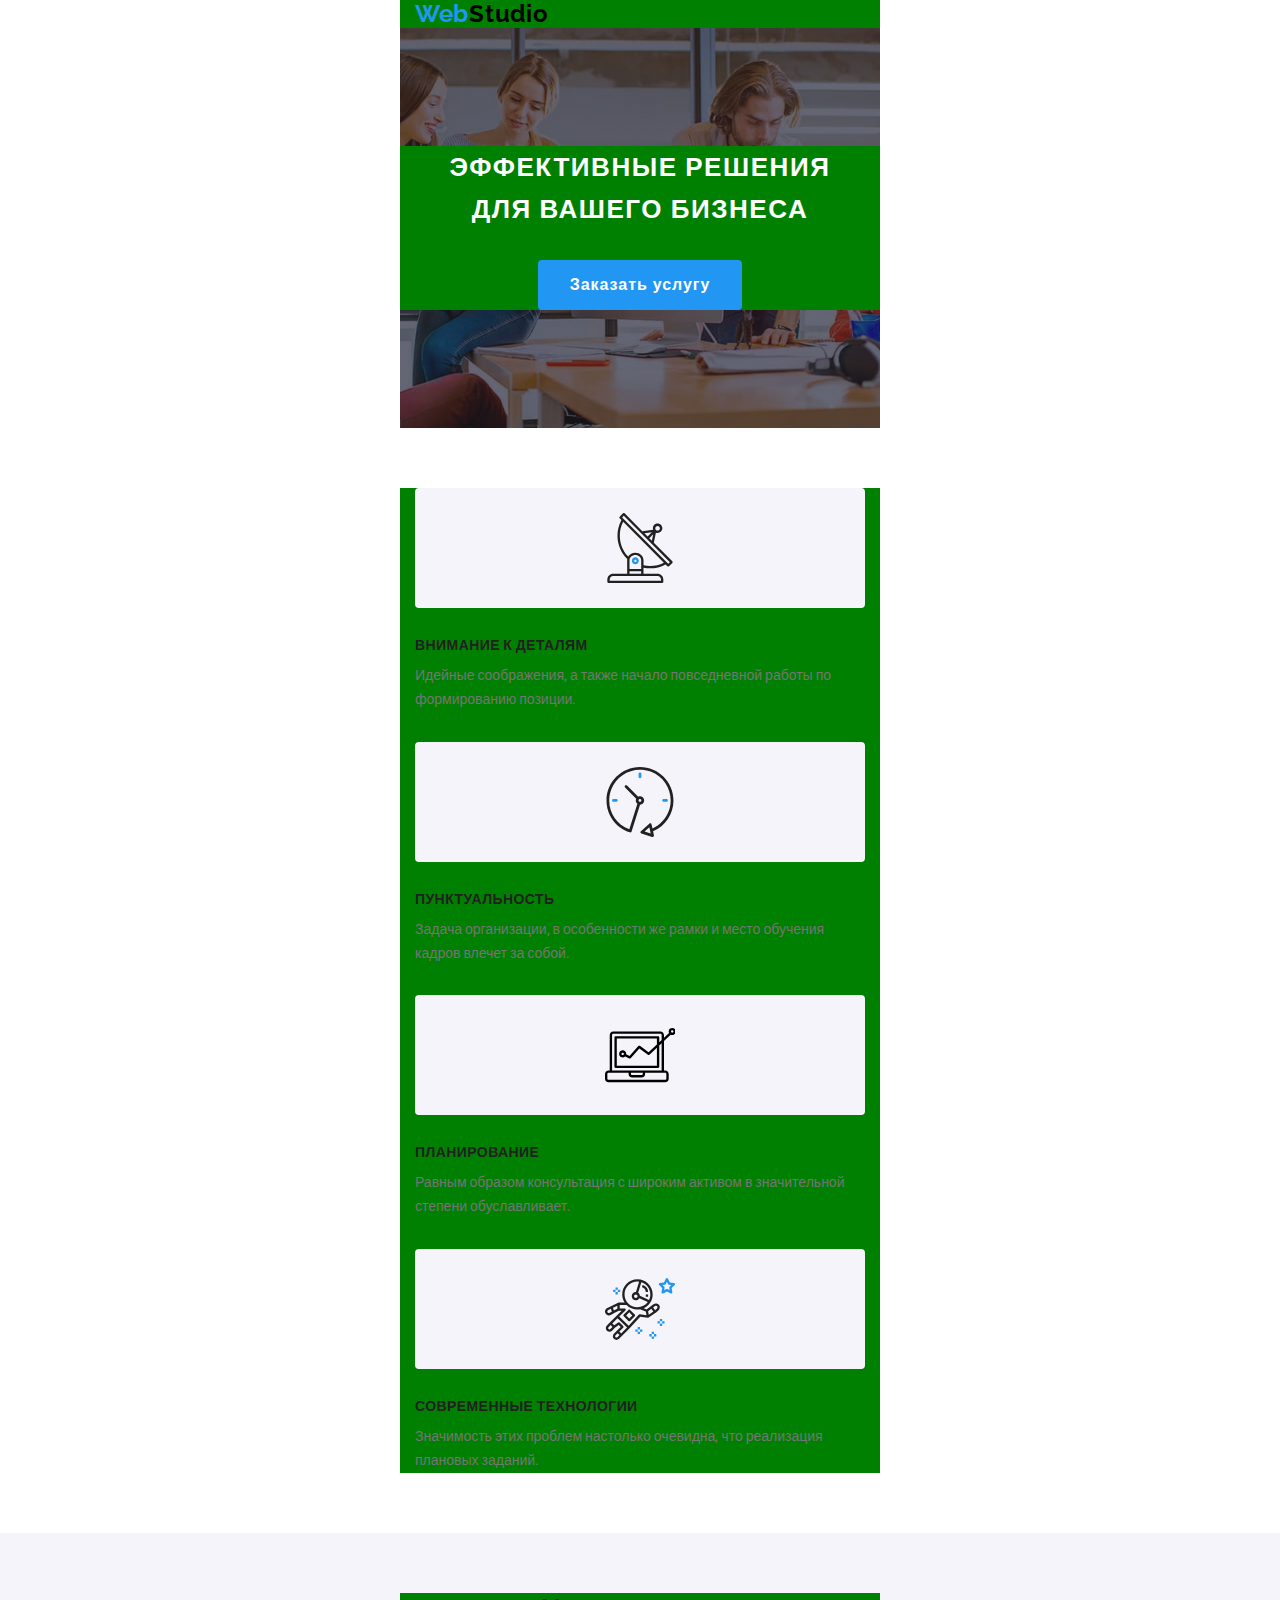
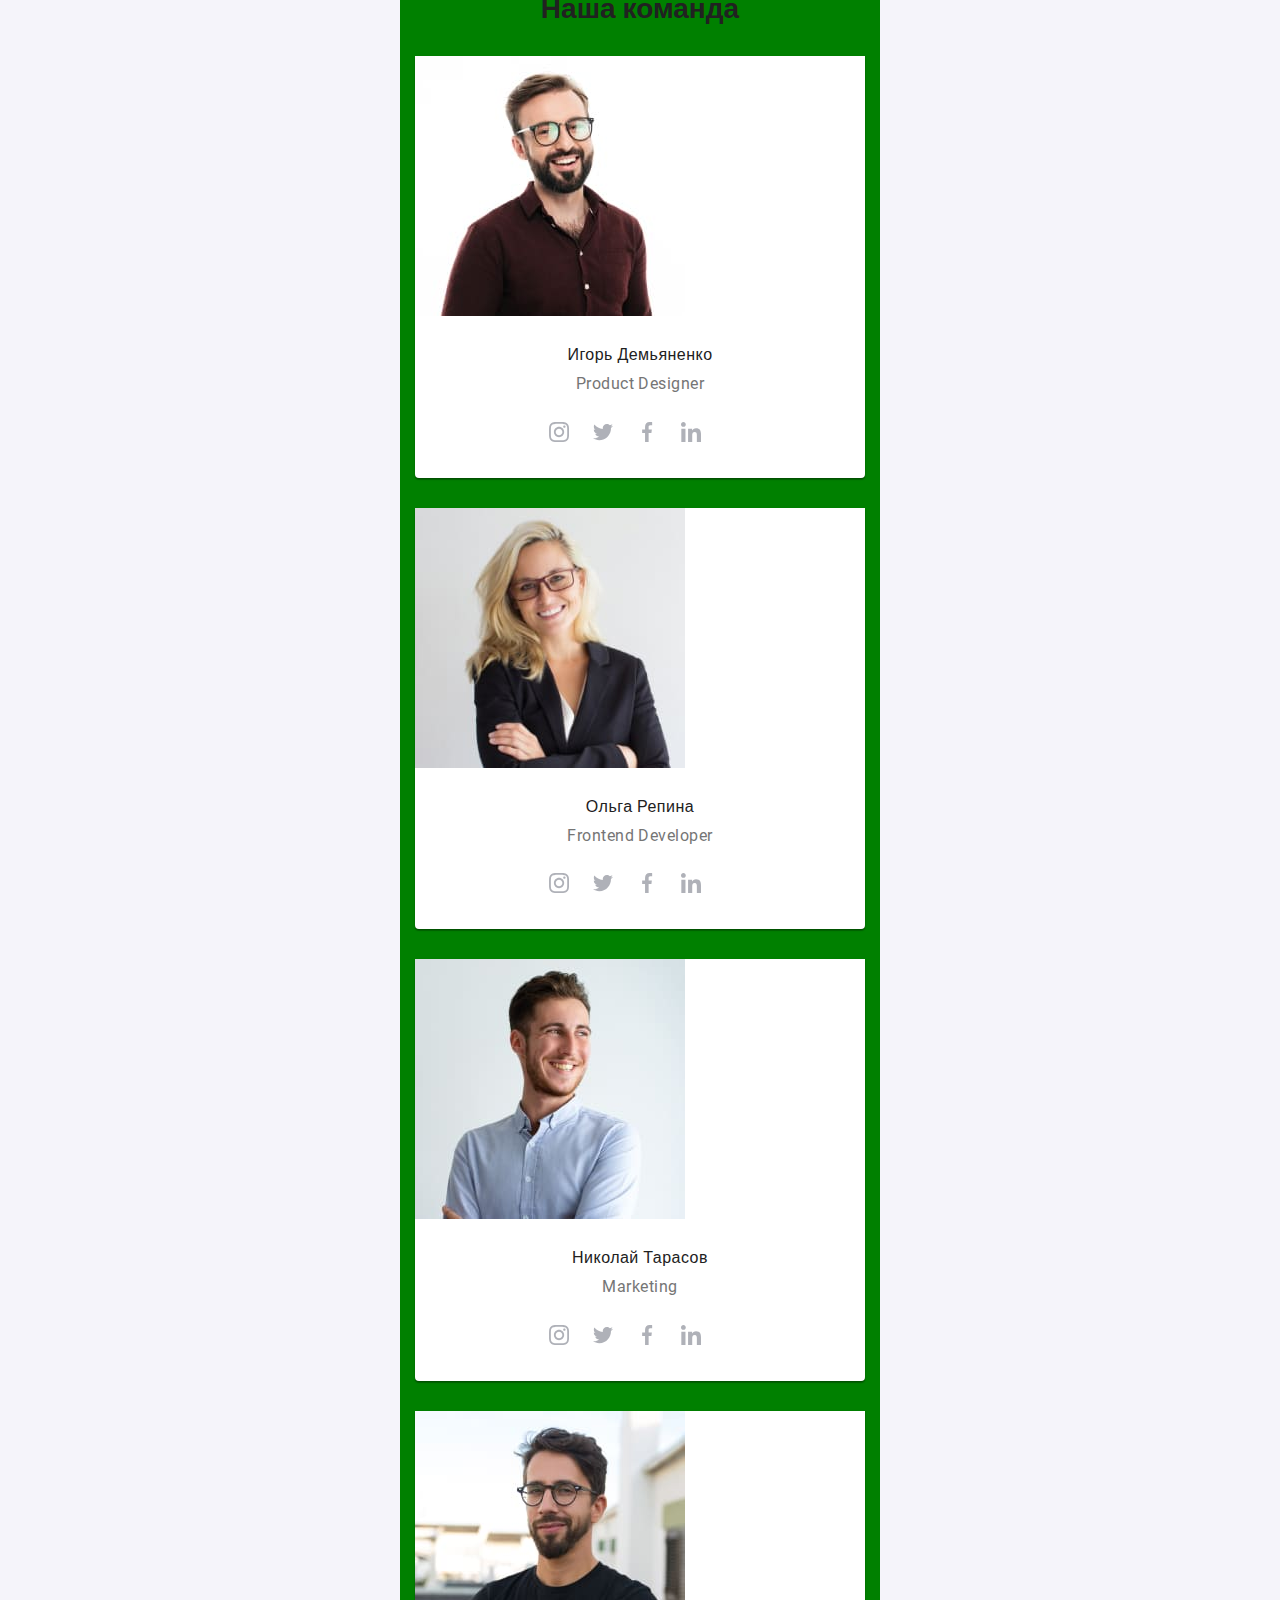
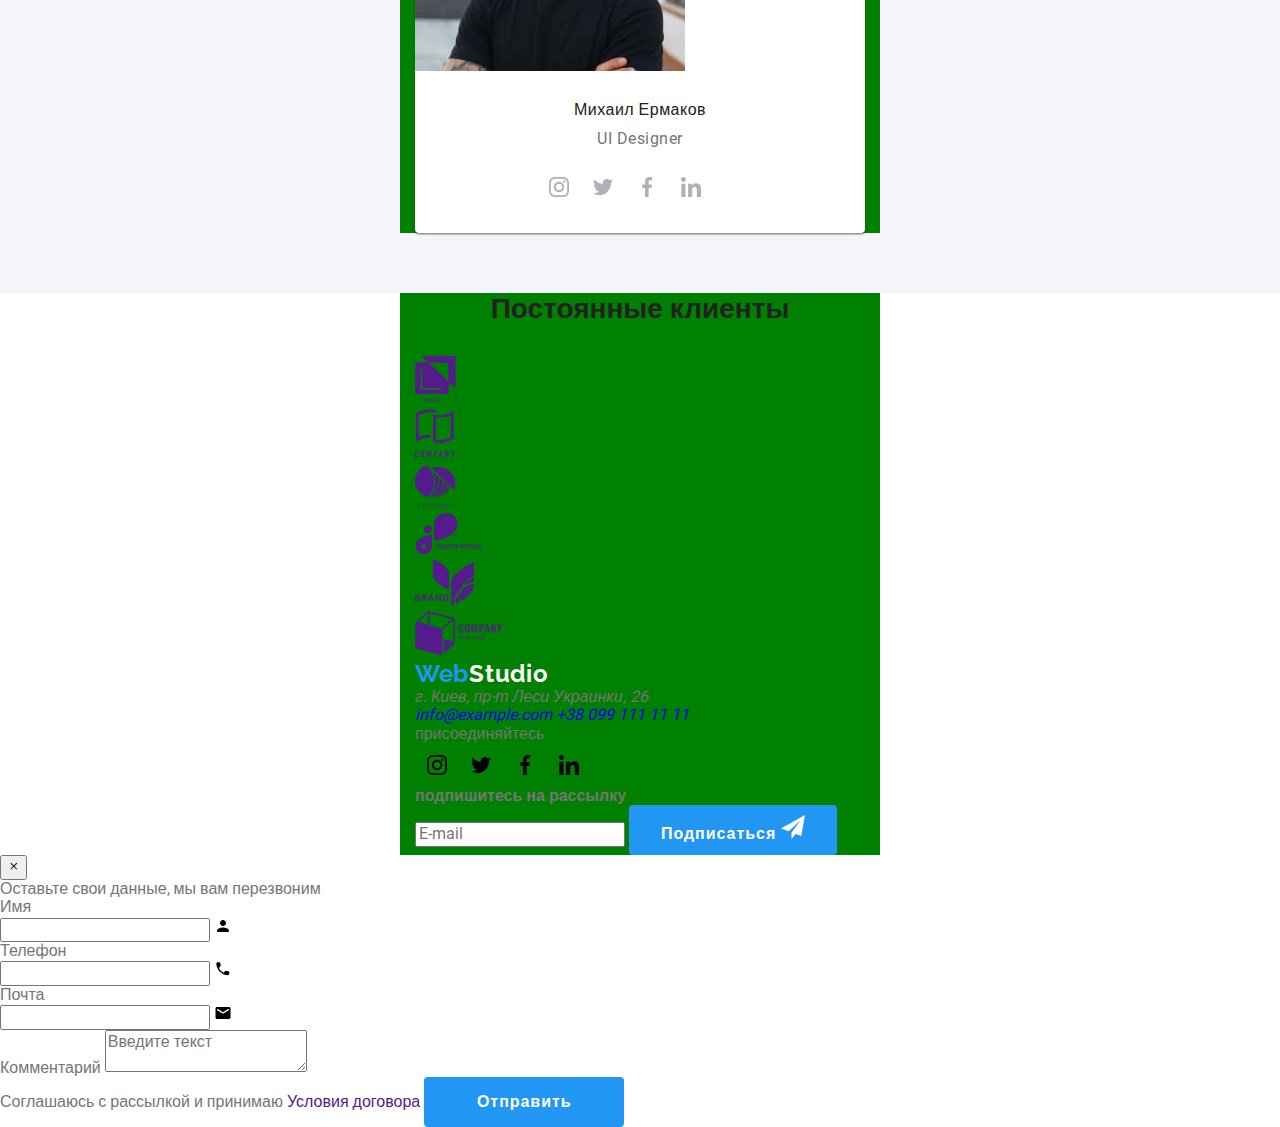
==== index.html @ 0986b12c "создание нового репозитория,мобильная версия-начало" ====
<!DOCTYPE html>
<html lang="ru">
<head>
    <meta charset="UTF-8">
    <meta name="viewport" content="width=device-width, initial-scale=1.0">
    <title>WebStudio</title>
    <!--подключение шрифтов-->
     <!-- <link rel="preconnect" href="https://fonts.gstatic.com"> -->
<!-- <link href="https://fonts.googleapis.com/css2?family=Raleway:wght@700&family=Roboto:wght@400;500;700;900&display=swap" rel="stylesheet"> -->
<link rel="stylesheet" href="https://cdnjs.cloudflare.com/ajax/libs/modern-normalize/1.0.0/modern-normalize.min.css">    
<!-- <link rel="stylesheet" href="./css/styles.css"> -->
<link rel="stylesheet" href="./css/main.min.css">
</head>
<body>
    <header class="header">
        <div class="container main-header">
            <nav class="main-nav">
                <a class="logo" href="/"><span class="logo-web">Web</span>Studio</a>
                <ul class="navigacion">
                    <li class="item"><a class="studio" href="">Студия</a></li>
                    <li class="item"><a class="link" href="./portfolio.html">Портфолио</a></li>
                    <li class="item"><a class="link" href="">Контакты</a></li>
                </ul>
            </nav>
            <ul class="contacts">
                <li class="item">
                    <a class="telefon focus" href="mailto:info@devstudio.com">
                        <svg class="contacts-icon" width="16" height="12"><use href="./images/symbol-defs1.svg#icon-mail"></use></svg>
                        info@devstudio.com
                    </a>
                </li>
                <li class="item">
                    <a class="telefon focus" href="tel:+380961111111">
                        <svg class="contacts-icon" width="10" height="16"><use href="./images/symbol-defs1.svg#icon-smartphone"></use></svg>
                        +38 096 111 11 11</a>
                </li>
            </ul>
        </div>
    </header>
    <main>
    <section class="hero hero-cont">
         <div class="container">
            <h1 class="hero-title">эффективные решения <br> для вашего бизнеса</h1>
            <!-- <a class="hero-button" href="" >Заказать услугу</a> -->
            <button class="hero-button" type="button" data-modal-open>Заказать услугу</button>
        </div>
      
    </section>
    <section class="our-quality">
        <div class="container">
            <h2 class="visually-hidder">Наши качества</h2>
        <ul class="quality">
            <li class="quality-item">
                <div class="icon">
                    <svg width="70" height="70"><use href="./images/symbol-defs1.svg#icon-antanna"></use></svg>
                </div>
                <h3 class="quality-title">Внимание к деталям</h3>
                <p class="quality-text">Идейные соображения, а также начало повседневной работы по формированию позиции.</p>
             </li>
            <li class="quality-item">
                <div class="icon">
                    <svg width="70" height="70"><use href="./images/symbol-defs1.svg#icon-clock"></use></svg>
                </div>
                <h3 class="quality-title">пунктуальность</h3>
                <p class="quality-text">Задача организации, в особенности же рамки и место обучения кадров влечет за собой.</p>
            </li>
            <li class="quality-item">
                <div class="icon">
                    <svg width="70" height="70"><use href="./images/symbol-defs1.svg#icon-Vector"></use></svg>
                </div>
                <h3 class="quality-title">планирование</h3>
                <p class="quality-text">Равным образом консультация с широким активом в значительной степени обуславливает.</p>
            </li>
            <li class="quality-item">
                <div class="icon">
                    <svg width="70" height="70"><use href="./images/symbol-defs1.svg#icon-astronaut"></use></svg>
                </div>
                <h3 class="quality-title">современные технологии</h3>
                <p class="quality-text">Значимость этих проблем настолько очевидна, что реализация плановых заданий.</p>
            </li>
        </ul>
        </div>      
    </section>    
        <section class="section-work">
            <div class="container">
            <h2 class="section-title">Чем мы занимаемся</h2>
            <ul class="section-work-list">
                <li class="item">
                    <img src="./images/box1.jpg" alt="" width="370">
                    <span class="work-overlay">Десктопные приложения</span>
                </li>
                <li class="item">
                    <img src="./images/box2.jpg" alt="" width="370">
                    <span class="work-overlay">Мобильные приложения</span>
                </li>
                <li class="item">
                    <img src="./images/box3.jpg" alt="" width="370">
                    <span class="work-overlay">Дизайнерские решения</span>
                </li>
            </ul>
            </div>
        </section>
        <section class="section-team">
            <div class="container">
            <h2 class="section-title">Наша команда</h2>
            <ul class="team">
                <li class="item">
                    <img src="./images/igor.jpg" alt="Игорь Демьяненко" width="270">
                    <div class="team-worker">
                        <h3 class="team-name">Игорь Демьяненко</h3>
                        <p class="team-prof">Product Designer</p>
                        <ul class="network">
                            <li class="network-link">
                                <a href="" class="link">
                                    <svg class="icon" width="20px" height="20px" > <use href="./images/symbol-defs1.svg#icon-instagram"></use> </svg>
                                </a>
                            </li>
                            <li class="network-link">
                                <a href="" class="link">
                                    <svg class="icon" width="20" height="20" > <use href="./images/symbol-defs1.svg#icon-twitter"></use> </svg>
                                </a>
                            </li>
                            <li class="network-link">
                                <a href="" class="link">
                                    <svg class="icon" width="20" height="20" > <use href="./images/symbol-defs1.svg#icon-facebook"></use> </svg>
                                </a> 
                            </li>
                            <li class="network-link">
                                <a href="" class="link">
                                    <svg class="icon" width="20" height="20" > <use href="./images/symbol-defs1.svg#icon-linkedin"></use> </svg>
                                </a>
                            </li>
                        </ul>
                    </div>
                </li>
            
                <li class="item">
                    <img src="./images/olga.jpg" alt="Ольга Репина" width="270">
                    <div class="team-worker">
                        <h3 class="team-name">Ольга Репина</h3>
                        <p class="team-prof">Frontend Developer</p>
                        <ul class="network">
                            <li class="network-link">
                                <a href="" class="link">
                                    <svg class="icon" width="20px" height="20px" > <use href="./images/symbol-defs1.svg#icon-instagram"></use> </svg>
                                </a>
                            </li>
                            <li class="network-link">
                                <a href="" class="link">
                                    <svg class="icon" width="20" height="20" > <use href="./images/symbol-defs1.svg#icon-twitter"></use> </svg>
                                </a>
                            </li>
                            <li class="network-link">
                                <a href="" class="link">
                                    <svg class="icon" width="20" height="20" > <use href="./images/symbol-defs1.svg#icon-facebook"></use> </svg>
                                </a> 
                            </li>
                            <li class="network-link">
                                <a href="" class="link">
                                    <svg class="icon" width="20" height="20" > <use href="./images/symbol-defs1.svg#icon-linkedin"></use> </svg>
                                </a>
                            </li>
                        </ul>
                    </div>
                </li>
        
                <li class="item">
                    <img src="./images/kola.jpg" alt="Николай Тарасов" width="270">
                    <div class="team-worker">
                        <h3 class="team-name">Николай Тарасов</h3>
                        <p class="team-prof">Marketing</p>
                        <ul class="network">
                            <li class="network-link">
                                <a href="" class="link">
                                    <svg class="icon" width="20px" height="20px" > <use href="./images/symbol-defs1.svg#icon-instagram"></use> </svg>
                                </a>
                            </li>
                            <li class="network-link">
                                <a href="" class="link">
                                    <svg class="icon" width="20" height="20" > <use href="./images/symbol-defs1.svg#icon-twitter"></use> </svg>
                                </a>
                            </li>
                            <li class="network-link">
                                <a href="" class="link">
                                    <svg class="icon" width="20" height="20" > <use href="./images/symbol-defs1.svg#icon-facebook"></use> </svg>
                                </a> 
                            </li>
                            <li class="network-link">
                                <a href="" class="link">
                                    <svg class="icon" width="20" height="20" > <use href="./images/symbol-defs1.svg#icon-linkedin"></use> </svg>
                                </a>
                            </li>
                        </ul>
                    </div>
                </li>
            
                <li class="item">
                    <img src="./images/misha.jpg" alt="Михаил Ермаков" width="270">
                    <div class="team-worker">
                        <h3 class="team-name">Михаил Ермаков</h3>
                        <p class="team-prof">UI Designer</p>
                        <ul class="network">
                            <li class="network-link">
                                <a href="" class="link">
                                    <svg class="icon" width="20px" height="20px" > <use href="./images/symbol-defs1.svg#icon-instagram"></use> </svg>
                                </a>
                            </li>
                            <li class="network-link">
                                <a href="" class="link">
                                    <svg class="icon" width="20" height="20" > <use href="./images/symbol-defs1.svg#icon-twitter"></use> </svg>
                                </a>
                            </li>
                            <li class="network-link">
                                <a href="" class="link">
                                    <svg class="icon" width="20" height="20" > <use href="./images/symbol-defs1.svg#icon-facebook"></use> </svg>
                                </a> 
                            </li>
                            <li class="network-link">
                                <a href="" class="link">
                                    <svg class="icon" width="20" height="20" > <use href="./images/symbol-defs1.svg#icon-linkedin"></use> </svg>
                                </a>
                            </li>
                        </ul>
                    </div>
                </li>
            
            </ul>
            </div>
        </section>
        <section class="clients">
            <div class="container">
            <h2 class="section-title">Постоянные клиенты</h2>
            <ul class="clients-list">
                <li class="clients-link">
                    <a href="" class="link">
                        <svg class="icon" width="45" height="49"><use href="./images/symbol-defs1.svg#icon-client1"></use></svg>
                    </a>
                </li>
                <li class="clients-link">
                    <a href="" class="link">
                        <svg class="icon" width="40" height="52"><use href="./images/symbol-defs1.svg#icon-client2"></use></svg>
                    </a>
                </li>
                <li class="clients-link">
                    <a href="" class="link">
                        <svg class="icon" width="41" height="43"><use href="./images/symbol-defs1.svg#icon-client3"></use></svg>
                    </a>
                </li>
                <li class="clients-link">
                    <a href="" class="link">
                        <svg class="icon" width="80" height="42"><use href="./images/symbol-defs1.svg#icon-client4"></use></svg>
                    </a>
                </li>
                <li class="clients-link">
                    <a href="" class="link">
                        <svg class="icon" width="59" height="47"><use href="./images/symbol-defs1.svg#icon-client5"></use></svg>
                    </a>
                </li>
                <li class="clients-link">
                    <a href="" class="link">
                        <svg class="icon" width="88" height="45"><use href="./images/symbol-defs1.svg#icon-client6"></use></svg>
                    </a>
                </li>
            </ul>
            </div>
        </section>
    </main>
    
        <footer class="footer section">
            <div class="container">
                <div class="address-container">
                    <a class="logo-white" href="/"><span class="logo-web">Web</span>Studio</a>
                    <address class="footer-address">
                        <p class="address"> г. Киев, пр-т Леси Украинки, 26 </p>
                        <a class="address-tel" href="mailto:info@example.com">info@example.com </a>
                        <a class="address-tel" href="tel:+380991111111">+38 099 111 11 11</a>
                    </address>
                </div>    
                <div class="social">
                <p class="social-networks">присоединяйтесь</p>
                <ul class="network">
                    <li class="network-link">
                        <a href="" class="link">
                            <svg class="icon" width="20px" height="20px" > <use href="./images/symbol-defs1.svg#icon-instagram"></use> </svg>
                        </a>
                    </li>
                    <li class="network-link">
                        <a href="" class="link">
                            <svg class="icon" width="20" height="20" > <use href="./images/symbol-defs1.svg#icon-twitter"></use> </svg>
                        </a>
                    </li>
                    <li class="network-link">
                        <a href="" class="link">
                            <svg class="icon" width="20" height="20" > <use href="./images/symbol-defs1.svg#icon-facebook"></use> </svg>
                        </a> 
                    </li>
                    <li class="network-link">
                        <a href="" class="link">
                            <svg class="icon" width="20" height="20" > <use href="./images/symbol-defs1.svg#icon-linkedin"></use> </svg>
                        </a>
                    </li>
                </ul>
                </div>
                <form class="form" action="#">
                        <b class="social-networks text-form">подпишитесь на рассылку</b>
                        <div class="form-subscribe">
                            <input class="form-input" name="email" type="email" placeholder="E-mail">
                            <button class="hero-button form-btn" type="submit" ><span class="text-button">Подписаться</span>
                            <svg class="icon" width="24" height="24">
                                <use href="./images/icon-plane.svg#icon-icon-send-2-1"></use>
                            </svg>
                            </button>
                        </div>
                </form>
            </div>   

        </footer>
        <div class="backdrop is-hidden" data-modal>
            <div class="modal">
                <button class="close-modal" type="button" data-modal-close>
                    <svg class="icon" width="11" height="11">
                      <use href="./images/sprite-modal2.svg#icon-close-black-18dp"></use>
                    </svg> 
                    </button>
                <form action="#" class="modal-form">
                    <p class="modal-title">Оставьте свои данные, мы вам перезвоним</p>
                            <label for="name" class="modal-field">Имя</label>
                            <div class="modal-icon">
                                <input type="text" name="name" id="name" class="modal-input" placeholder=" ">
                                <svg class="icon" width="18" height="18">
                                <use href="./images/sprite-modal2.svg#icon-person-black-18dp-1"></use>
                                </svg>
                            </div>
                  
                            <label for="telefon" class="modal-field">Телефон</label>
                            <div class="modal-icon">
                                <input type="tel" id="telefon" name="telefon" class="modal-input" placeholder=" ">
                                <svg class="icon" width="18" height="18">
                                <use href="./images/sprite-modal2.svg#icon-phone-black-18dp-1-1"></use>
                                </svg>
                            </div>
                    
                        <label for="email" class="modal-field">Почта</label>
                        <div class="modal-icon">
                            <input type="email" id="email" name="email" class="modal-input" placeholder=" ">
                            <svg class="icon" width="18" height="18">
                            <use href="./images/sprite-modal2.svg#icon-email-black-18dp-1"></use>
                            </svg>
                        </div>    

                    <div class="modal-icon">
                        <label for="comment" class="modal-field">Комментарий</label>
                        <textarea class="modal-textarea" id="comment" name="comment" placeholder="Введите текст"></textarea> 
                    </div>
                        <div class="checkbox-button">
                            <input type="checkbox" id="checkbox" name="checkbox" class="check-input visually-hidder">
                            <label class="modal-check" for="checkbox">
                                <span class="label-check">Соглашаюсь с рассылкой и принимаю <a class="modal-link" href="">Условия договора</a> </span>
                            </label>
                        <button class="hero-button check" type="submit">Отправить</button>
                    </div>
                   
                </form>
            </div>
        </div>
<script src="./js/modal.js"></script>
</body>
</html>
---- css/main.min.css ----
@font-face{font-family:'roboto';src:url(../fonts/roboto-v20-latin-regular.woff);font-style:normal;font-weight:normal}@font-face{font-family:'roboto';src:url(../fonts/roboto-v20-latin-500.woff);font-style:normal;font-weight:500}@font-face{font-family:'roboto';src:url(../fonts/roboto-v20-latin-900.woff);font-style:normal;font-weight:900}@font-face{font-family:'raleway';src:url(../fonts/raleway-v18-latin-700.woff);font-style:normal;font-weight:700}body{background-color:#fff;color:#757575;font-family:Roboto,sans-serif;font-style:normal}a{text-decoration:none}ul{list-style:none;margin:0;padding:0}h1,h2,h3,p{margin-top:0;margin-bottom:0}.img{display:block;max-width:100%;height:auto}.container{margin-left:auto;margin-right:auto;width:480px;padding-left:15px;padding-right:15px;background-color:green}.portfolio h2{font-weight:700;font-size:18px;line-height:2;letter-spacing:0.06em;color:#212121}.portfolio p{font-weight:400;font-size:16px;line-height:1.88;letter-spacing:0.03em;color:#757575}.navigacion,.contacts{display:none}.logo,.logo-white{font-family:Raleway,sans-serif;font-weight:700;font-size:24px;line-height:1.16;letter-spacing:0.03em}.logo{color:#000}.logo-white{color:#fff}.logo-web{color:#2196F3}.hero{text-align:center;padding-top:118px;padding-bottom:118px}.hero-cont{background:#C4C4C4;width:100%;background-image:linear-gradient(to right, rgba(47,48,58,0.4), rgba(47,48,58,0.4)),url(../images/fond.jpg);background-repeat:no-repeat;background-position:center;height:400px;max-width:480px;margin-left:auto;margin-right:auto;background-size:cover}.hero .hero-title{font-weight:900;font-size:26px;line-height:1.62;letter-spacing:0.06em;color:#fff;text-transform:uppercase;margin-bottom:30px}.hero-button{margin:0;font-weight:700;font-size:16px;line-height:1.88;letter-spacing:0.06em;color:#fff;background-color:#2196F3;display:inline-block;min-width:200px;height:50px;border-radius:4px;padding:10px 32px;cursor:pointer;border:none}.our-quality{padding:60px 15px}.visually-hidder{position:absolute;width:1px;height:1px;margin:-1px;border:0;padding:0;clip:rect(0 0 0 0);overflow:hidden}.quality .quality-title{color:#212121;font-weight:700;font-size:14px;line-height:1.14;letter-spacing:0.03em;text-transform:uppercase;margin-bottom:10px}.quality .quality-text{font-weight:400;font-size:14px;line-height:1.71}.quality-item{width:450px}.quality-item .icon{height:120px;border-radius:4px;background:#F5F4FA;margin-bottom:30px;display:flex;justify-content:center;align-items:center}.quality .quality-item+.quality-item{margin-top:30px}.section-title{color:#212121;font-weight:700;font-size:28px;line-height:1.17;text-align:center;margin-bottom:30px}.section-work{display:none}.section-team{background-color:#F5F4FA;padding:60px 15px}.team img{display:block}.team .item{box-shadow:0px 1px 3px rgba(0,0,0,0.12),0px 1px 1px rgba(0,0,0,0.14),0px 2px 1px rgba(0,0,0,0.2);border-radius:0px 0px 4px 4px;background:#fff;width:450px}.team .item+.item{margin-top:30px}.team-worker{padding:30px 122px 24px 122px;text-align:center}.team .team-name{color:#212121;font-weight:500;font-size:16px;line-height:1.18;letter-spacing:0.03em;margin-bottom:10px}.team .team-prof{font-weight:400;font-size:16px;line-height:1.18;letter-spacing:0.03em;margin-bottom:16px}.team-worker .network .icon,.clients-link .icon{fill:currentColor}.network-link .link{display:flex;width:44px;height:44px;justify-content:center;align-items:center;color:#AFB1B8;border-radius:50%;transition:color 250ms cubic-bezier(0.4, 0, 0.2, 1),background 250ms cubic-bezier(0.4, 0, 0.2, 1)}.network-link .link:hover,.network-link .link:focus{color:#fff;background:#2196F3}.network{display:flex}
/*# sourceMappingURL=main.min.css.map */
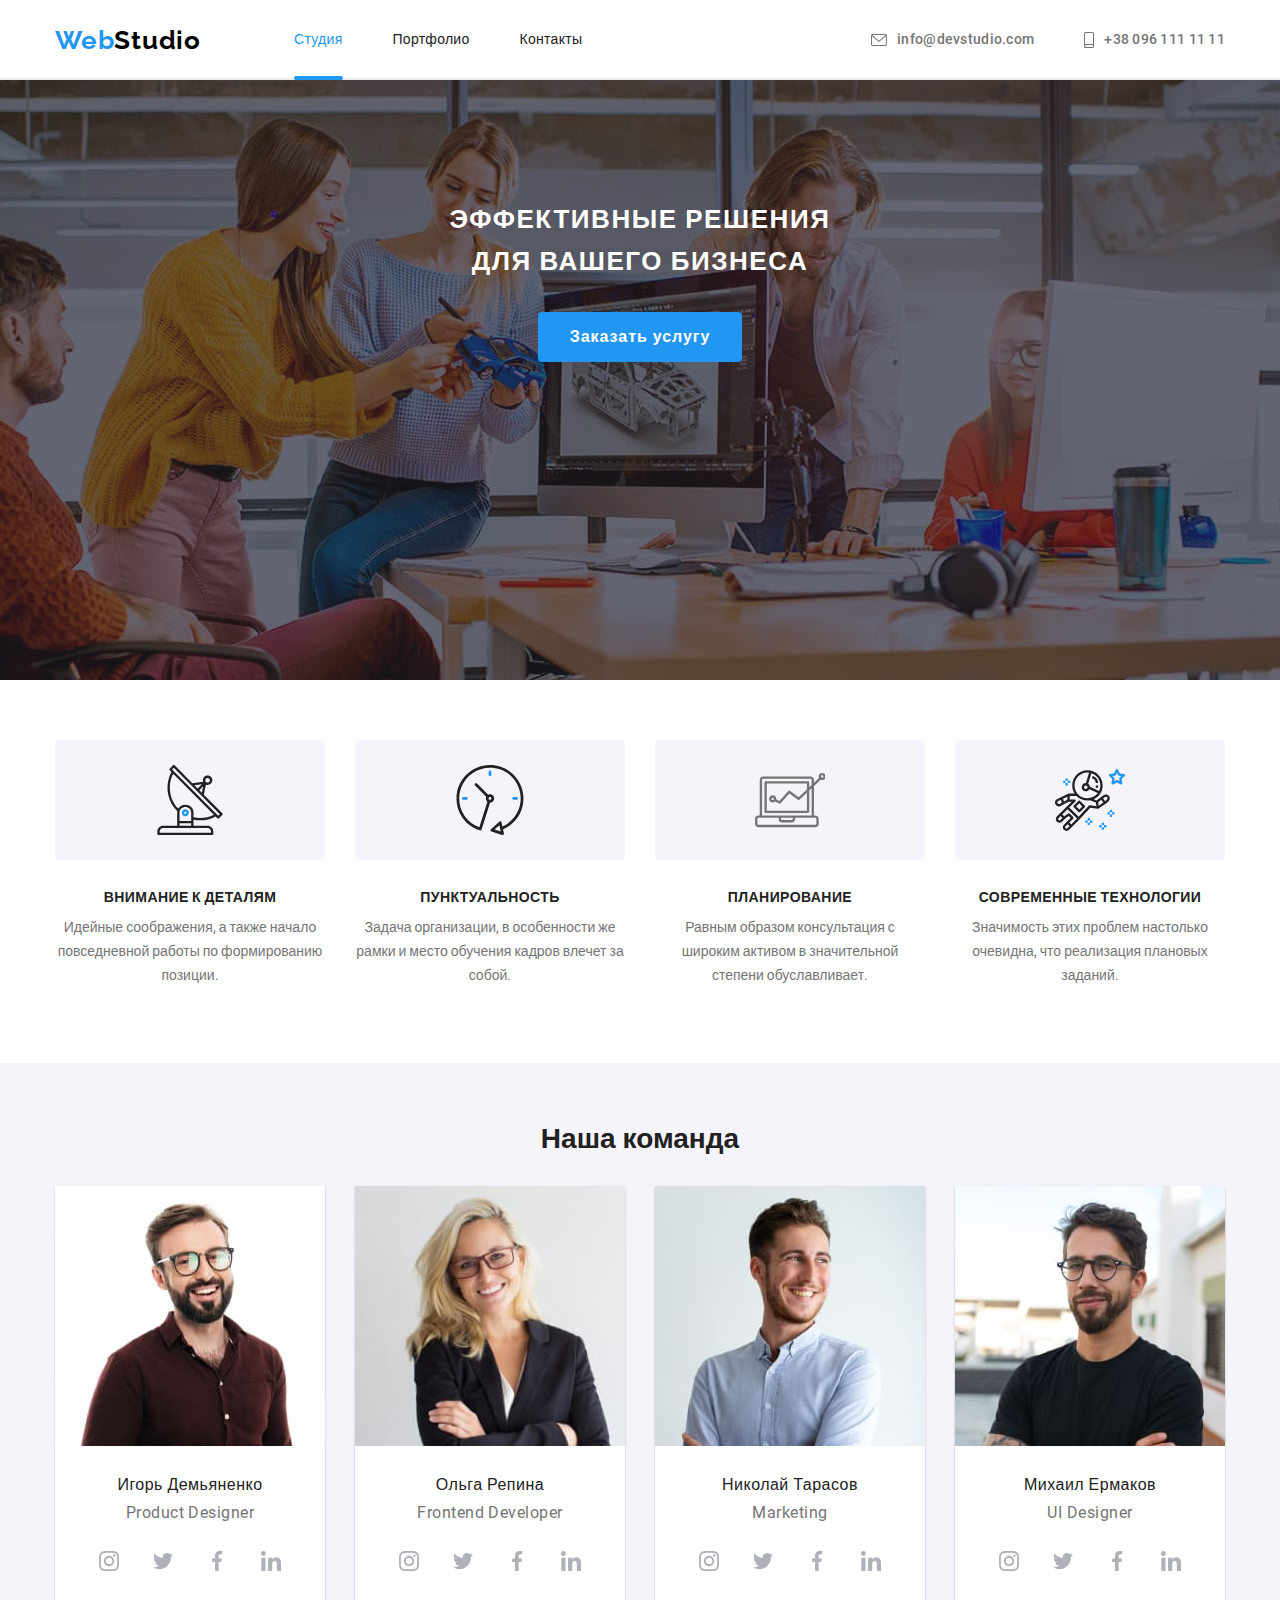
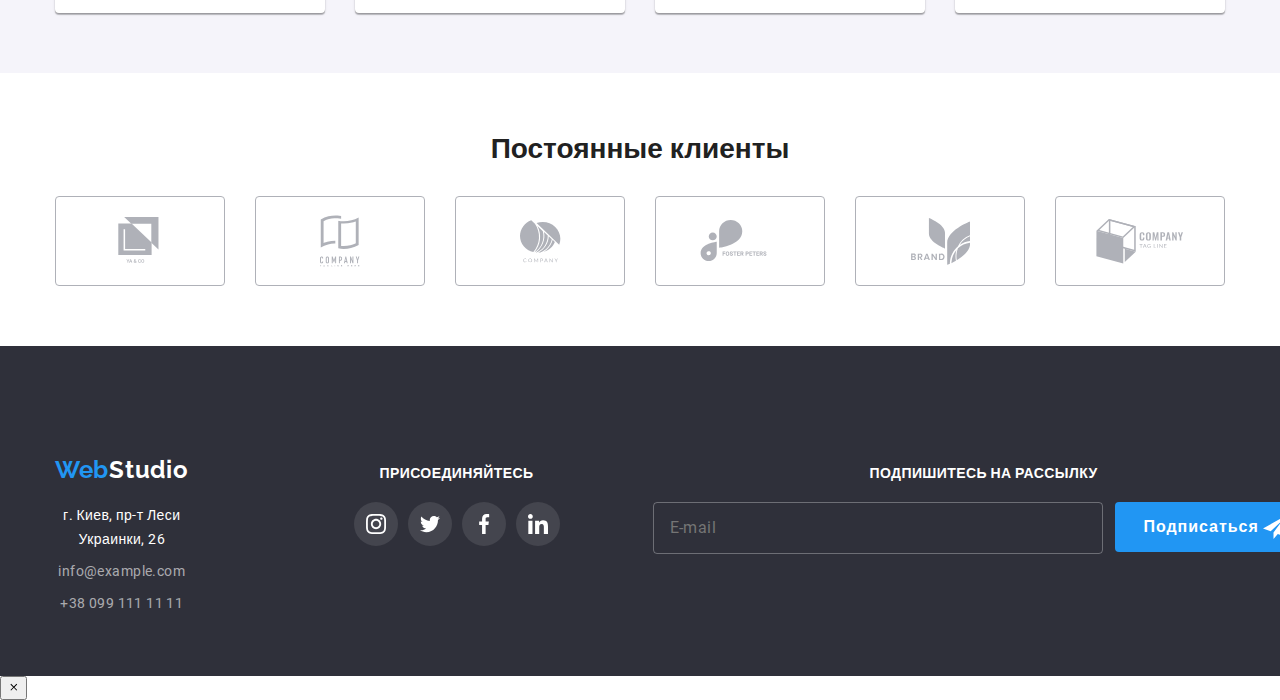
==== commit ce2312dc: "создание версии таблетки,мабилки и десктопа" ====
--- a/index.html
+++ b/index.html
@@ -268,6 +268,7 @@
     
         <footer class="footer section">
             <div class="container">
+                <div class="tablet-flex">
                 <div class="address-container">
                     <a class="logo-white" href="/"><span class="logo-web">Web</span>Studio</a>
                     <address class="footer-address">
@@ -300,6 +301,7 @@
                         </a>
                     </li>
                 </ul>
+                </div>
                 </div>
                 <form class="form" action="#">
                         <b class="social-networks text-form">подпишитесь на рассылку</b>
--- a/css/main.min.css
+++ b/css/main.min.css
@@ -1,2 +1,2 @@
-@font-face{font-family:'roboto';src:url(../fonts/roboto-v20-latin-regular.woff);font-style:normal;font-weight:normal}@font-face{font-family:'roboto';src:url(../fonts/roboto-v20-latin-500.woff);font-style:normal;font-weight:500}@font-face{font-family:'roboto';src:url(../fonts/roboto-v20-latin-900.woff);font-style:normal;font-weight:900}@font-face{font-family:'raleway';src:url(../fonts/raleway-v18-latin-700.woff);font-style:normal;font-weight:700}body{background-color:#fff;color:#757575;font-family:Roboto,sans-serif;font-style:normal}a{text-decoration:none}ul{list-style:none;margin:0;padding:0}h1,h2,h3,p{margin-top:0;margin-bottom:0}.img{display:block;max-width:100%;height:auto}.container{margin-left:auto;margin-right:auto;width:480px;padding-left:15px;padding-right:15px;background-color:green}.portfolio h2{font-weight:700;font-size:18px;line-height:2;letter-spacing:0.06em;color:#212121}.portfolio p{font-weight:400;font-size:16px;line-height:1.88;letter-spacing:0.03em;color:#757575}.navigacion,.contacts{display:none}.logo,.logo-white{font-family:Raleway,sans-serif;font-weight:700;font-size:24px;line-height:1.16;letter-spacing:0.03em}.logo{color:#000}.logo-white{color:#fff}.logo-web{color:#2196F3}.hero{text-align:center;padding-top:118px;padding-bottom:118px}.hero-cont{background:#C4C4C4;width:100%;background-image:linear-gradient(to right, rgba(47,48,58,0.4), rgba(47,48,58,0.4)),url(../images/fond.jpg);background-repeat:no-repeat;background-position:center;height:400px;max-width:480px;margin-left:auto;margin-right:auto;background-size:cover}.hero .hero-title{font-weight:900;font-size:26px;line-height:1.62;letter-spacing:0.06em;color:#fff;text-transform:uppercase;margin-bottom:30px}.hero-button{margin:0;font-weight:700;font-size:16px;line-height:1.88;letter-spacing:0.06em;color:#fff;background-color:#2196F3;display:inline-block;min-width:200px;height:50px;border-radius:4px;padding:10px 32px;cursor:pointer;border:none}.our-quality{padding:60px 15px}.visually-hidder{position:absolute;width:1px;height:1px;margin:-1px;border:0;padding:0;clip:rect(0 0 0 0);overflow:hidden}.quality .quality-title{color:#212121;font-weight:700;font-size:14px;line-height:1.14;letter-spacing:0.03em;text-transform:uppercase;margin-bottom:10px}.quality .quality-text{font-weight:400;font-size:14px;line-height:1.71}.quality-item{width:450px}.quality-item .icon{height:120px;border-radius:4px;background:#F5F4FA;margin-bottom:30px;display:flex;justify-content:center;align-items:center}.quality .quality-item+.quality-item{margin-top:30px}.section-title{color:#212121;font-weight:700;font-size:28px;line-height:1.17;text-align:center;margin-bottom:30px}.section-work{display:none}.section-team{background-color:#F5F4FA;padding:60px 15px}.team img{display:block}.team .item{box-shadow:0px 1px 3px rgba(0,0,0,0.12),0px 1px 1px rgba(0,0,0,0.14),0px 2px 1px rgba(0,0,0,0.2);border-radius:0px 0px 4px 4px;background:#fff;width:450px}.team .item+.item{margin-top:30px}.team-worker{padding:30px 122px 24px 122px;text-align:center}.team .team-name{color:#212121;font-weight:500;font-size:16px;line-height:1.18;letter-spacing:0.03em;margin-bottom:10px}.team .team-prof{font-weight:400;font-size:16px;line-height:1.18;letter-spacing:0.03em;margin-bottom:16px}.team-worker .network .icon,.clients-link .icon{fill:currentColor}.network-link .link{display:flex;width:44px;height:44px;justify-content:center;align-items:center;color:#AFB1B8;border-radius:50%;transition:color 250ms cubic-bezier(0.4, 0, 0.2, 1),background 250ms cubic-bezier(0.4, 0, 0.2, 1)}.network-link .link:hover,.network-link .link:focus{color:#fff;background:#2196F3}.network{display:flex}
+@font-face{font-family:'roboto';src:url(../fonts/roboto-v20-latin-regular.woff);font-style:normal;font-weight:normal}@font-face{font-family:'roboto';src:url(../fonts/roboto-v20-latin-500.woff);font-style:normal;font-weight:500}@font-face{font-family:'roboto';src:url(../fonts/roboto-v20-latin-900.woff);font-style:normal;font-weight:900}@font-face{font-family:'raleway';src:url(../fonts/raleway-v18-latin-700.woff);font-style:normal;font-weight:700}body{background-color:#fff;color:#757575;font-family:Roboto,sans-serif;font-style:normal}a{text-decoration:none}ul{list-style:none;margin:0;padding:0}h1,h2,h3,p{margin-top:0;margin-bottom:0}.img{display:block;max-width:100%;height:auto}.container{margin-left:auto;margin-right:auto;padding-left:15px;padding-right:15px}@media screen and (min-width: 480px){.container{width:480px}}@media screen and (min-width: 768px){.container{width:768px}}@media screen and (min-width: 1200px){.container{width:1200px}}.portfolio h2{font-weight:700;font-size:18px;line-height:2;letter-spacing:0.06em;color:#212121}.portfolio p{font-weight:400;font-size:16px;line-height:1.88;letter-spacing:0.03em;color:#757575}.header{font-weight:500;font-size:14px;line-height:1.14;letter-spacing:0.02em;position:relative}.header::after{content:'';height:2px;background-color:#ECECEC;position:absolute;display:block;left:0;bottom:0;width:100%}.navigacion{margin-left:88px}.navigacion,.main-nav,.main-header{display:flex}@media screen and (min-width: 768px) and (max-width: 1199px){.contacts .item:not(:last-child){margin-bottom:10px}}@media screen and (min-width: 1200px){.contacts{display:flex}.navigacion{margin-left:93px}.contacts .telefon{padding-top:32px;padding-bottom:32px}.contacts .item+.item{margin-left:50px}}.main-nav{align-items:center}.main-header{align-items:center}.contacts-icon,.icon{fill:currentColor}.contacts{margin-left:auto}.contacts .telefon{display:inline-flex;color:#757575;align-items:center;transition:color 250ms cubic-bezier(0.4, 0, 0.2, 1)}.contacts .focus:hover,.contacts .focus:focus{color:#2196F3;fill:currentColor}.navigacion .studio{color:#2196F3;display:block;padding-top:32px;padding-bottom:32px;position:relative}.studio::after{content:'';display:block;width:100%;height:4px;background-color:#2196F3;position:absolute;left:0;bottom:0;border-radius:2px;z-index:1}.navigacion .link{color:#212121;display:block;padding-top:32px;padding-bottom:32px;transition:color 250ms cubic-bezier(0.4, 0, 0.2, 1)}.navigacion .link:hover,.navigacion .link:focus{color:#2196F3}.navigacion .item+.item{margin-left:50px}.contacts .item svg{margin-right:10px}@media screen and (max-width: 767px){.navigacion,.contacts{display:none}}.logo,.logo-white{font-family:Raleway,sans-serif;font-weight:700;font-size:24px;line-height:1.16;letter-spacing:0.03em}@media screen and (min-width: 1200px){.logo{font-size:26px;line-height:1.19}}.logo{color:#000}.logo-white{color:#fff}.logo-web{color:#2196F3}.hero{text-align:center;padding-top:118px;padding-bottom:118px}.hero-cont{background:#C4C4C4;width:100%;background-image:linear-gradient(to right, rgba(47,48,58,0.4), rgba(47,48,58,0.4)),url(../images/fond.jpg);background-repeat:no-repeat;background-position:center;height:400px;max-width:480px;margin-left:auto;margin-right:auto;background-size:cover}@media screen and (min-width: 768px){.hero-cont{height:400px;max-width:768px}}@media screen and (min-width: 1200px){.hero-cont{height:600px;max-width:1600px}}.hero .hero-title{font-weight:900;font-size:26px;line-height:1.62;letter-spacing:0.06em;color:#fff;text-transform:uppercase;margin-bottom:30px}.hero-button{margin:0;font-weight:700;font-size:16px;line-height:1.88;letter-spacing:0.06em;color:#fff;background-color:#2196F3;display:inline-block;min-width:200px;height:50px;border-radius:4px;padding:10px 32px;cursor:pointer;border:none}.our-quality{padding-top:60px;padding-bottom:60px}.visually-hidder{position:absolute;width:1px;height:1px;margin:-1px;border:0;padding:0;clip:rect(0 0 0 0);overflow:hidden}.quality .quality-title{color:#212121;font-weight:700;font-size:14px;line-height:1.14;letter-spacing:0.03em;text-transform:uppercase;margin-bottom:10px;text-align:center}.quality .quality-text{font-weight:400;font-size:14px;line-height:1.71}@media screen and (min-width: 768px){.our-quality .quality{display:flex;flex-wrap:wrap;margin:-15px;justify-content:center;text-align:center}.quality-item{width:354px;margin:15px}}@media screen and (min-width: 1200px){.our-quality .quality{display:flex;flex-wrap:wrap;margin:-15px;justify-content:center;text-align:center}.quality-item{width:270px;margin:15px}}.quality-item:not(:last-child){margin-bottom:30px}.quality-item .icon{height:120px;border-radius:4px;background:#F5F4FA;margin-bottom:30px;display:flex;justify-content:center;align-items:center}.section-title{color:#212121;font-weight:700;font-size:28px;line-height:1.17;text-align:center;margin-bottom:30px}.section-work{display:none}.section-team{background-color:#F5F4FA;padding-top:60px;padding-bottom:60px;text-align:center}.team .item{box-shadow:0px 1px 3px rgba(0,0,0,0.12),0px 1px 1px rgba(0,0,0,0.14),0px 2px 1px rgba(0,0,0,0.2);border-radius:0px 0px 4px 4px;background:#fff;width:450px}.team-worker{padding:30px 122px 24px 122px;text-align:center}@media screen and (min-width: 768px){.section-team .team{display:flex;flex-wrap:wrap;margin:-15px}.section-team .item{width:354px;margin:15px}.team-worker{padding:30px 74px 24px 74px;text-align:center}}@media screen and (min-width: 1200px){.section-team .team{display:flex;flex-wrap:wrap;margin:-15px}.section-team .item{width:270px;margin:15px}.team-worker{padding:30px 32px;text-align:center}}.team img{display:block}.team .team-name{color:#212121;font-weight:500;font-size:16px;line-height:1.18;letter-spacing:0.03em;margin-bottom:10px}.team .team-prof{font-weight:400;font-size:16px;line-height:1.18;letter-spacing:0.03em;margin-bottom:16px}.team-worker .network .icon,.clients-link .icon{fill:currentColor}.network-link .link{display:flex;width:44px;height:44px;justify-content:center;align-items:center;color:#AFB1B8;border-radius:50%;transition:color 250ms cubic-bezier(0.4, 0, 0.2, 1),background 250ms cubic-bezier(0.4, 0, 0.2, 1)}.network-link .link:hover,.network-link .link:focus{color:#fff;background:#2196F3}.network{display:flex}a{display:block}.clients{padding-bottom:60px;padding-top:60px}.clients h2{margin-bottom:30px}.clients-list{display:flex;flex-wrap:wrap;margin:-15px}@media screen and (max-width: 480px){.clients .clients-link{width:calc((100% - 2 * 15px) / 2)}}.clients-link .link{display:flex;border-radius:4px;margin:15px;border:1px solid #AFB1B8;justify-content:center;align-items:center;color:#AFB1B8;transition:color 250ms cubic-bezier(0.4, 0, 0.2, 1),border 250ms cubic-bezier(0.4, 0, 0.2, 1)}@media screen and (min-width: 480px) and (max-width: 767px){.clients-link .link{width:210px;height:90px}}@media screen and (min-width: 768px) and (max-width: 1199px){.clients-link .link{width:226px;height:90px}}@media screen and (min-width: 1200px){.clients-link .link{width:170px;height:90px}}.clients-link .link:hover,.clients-link .link:focus{border:1px solid #2196F3;color:#2196F3;border-radius:4px}.footer{background-color:#2F303A;font-weight:400;font-size:14px;line-height:1.71;letter-spacing:0.03em;padding-top:60px;padding-bottom:60px}.footer .address{color:#fff;font-style:normal}.footer-address{margin-top:20px}.modal-form{display:none}.text-form{display:block}.social-networks{font-size:14px;font-weight:700;line-height:1.14;letter-spacing:0.03em;text-transform:uppercase;color:#fff;margin-bottom:20px;margin-top:60px}.address-tel{font-size:14px;line-height:1.71;letter-spacing:0.03em;font-style:normal;color:rgba(255,255,255,0.6);margin-top:8px}@media screen and (max-width: 767px){.footer{text-align:center}.network{justify-content:center}.form-input{margin-bottom:20px}}@media screen and (min-width: 768px){.footer .tablet-flex{display:flex;align-items:baseline;justify-content:center}.footer .social{margin-left:165px}.footer{text-align:center}.form-input{margin-bottom:20px;margin-right:auto;margin-left:auto}}@media screen and (min-width: 1200px){.footer .container{display:flex;align-items:baseline}.form{margin-left:93px;align-items:flex-end;justify-content:flex-start}.form-subscribe{display:flex}.text-form{display:block}.form-input{margin-right:12px}}.network{display:flex}.hero-button.form-btn{padding:10px 29px;text-align:left;position:relative}.form .icon{position:absolute;top:50%;transform:translateY(-50%);right:28px}.social .link{background:#44454E;transition:background 250ms cubic-bezier(0.4, 0, 0.2, 1)}.network .network-link+.network-link{margin-left:10px}.social .network .link{border-radius:50%}.social .network-link .icon{fill:#fff}.footer .network-link .link:hover,.footer .network-link .link:focus{background:#2196F3}.form-input{display:block;font-size:16px;line-height:1.25;color:rgba(255,255,255,0.6);letter-spacing:0.03em;min-width:450px;padding:15px 16px;cursor:pointer;border:1px solid rgba(255,255,255,0.3);border-radius:4px;background:none}.text-form{display:block}
 /*# sourceMappingURL=main.min.css.map */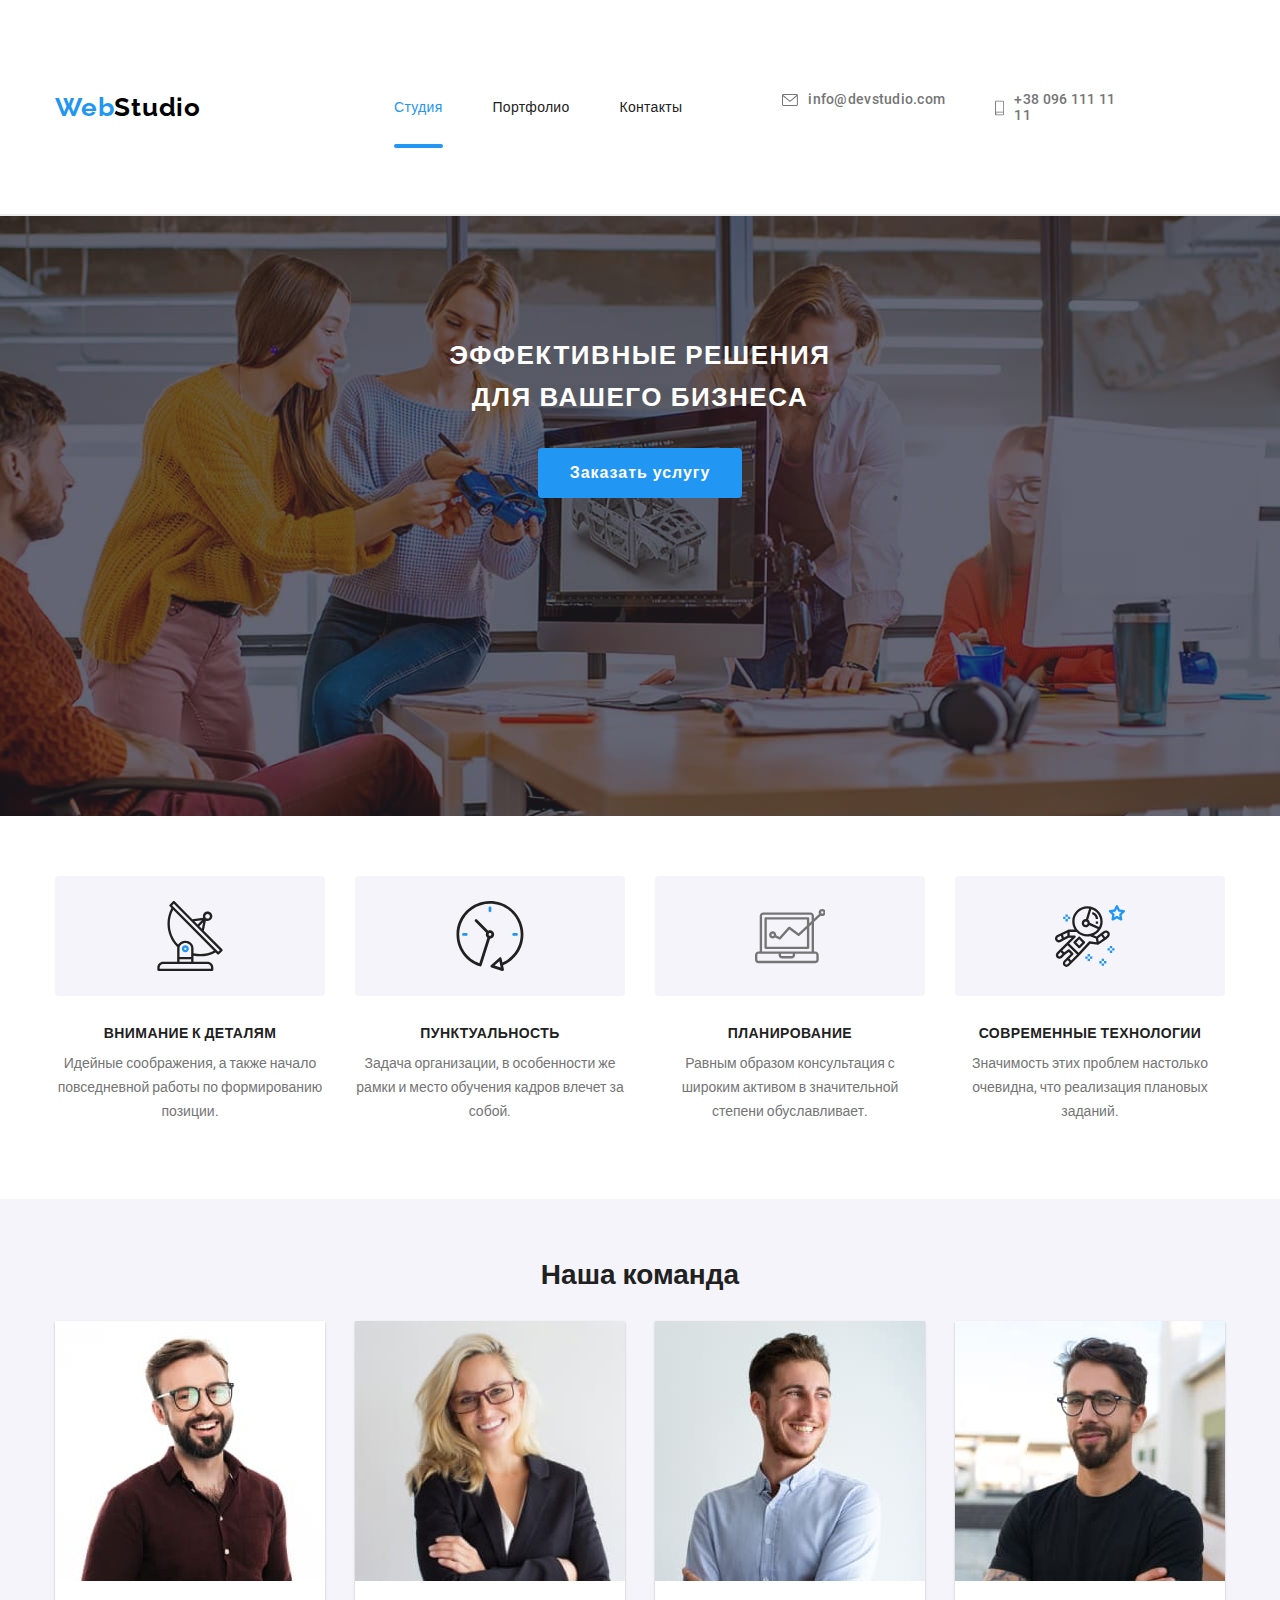
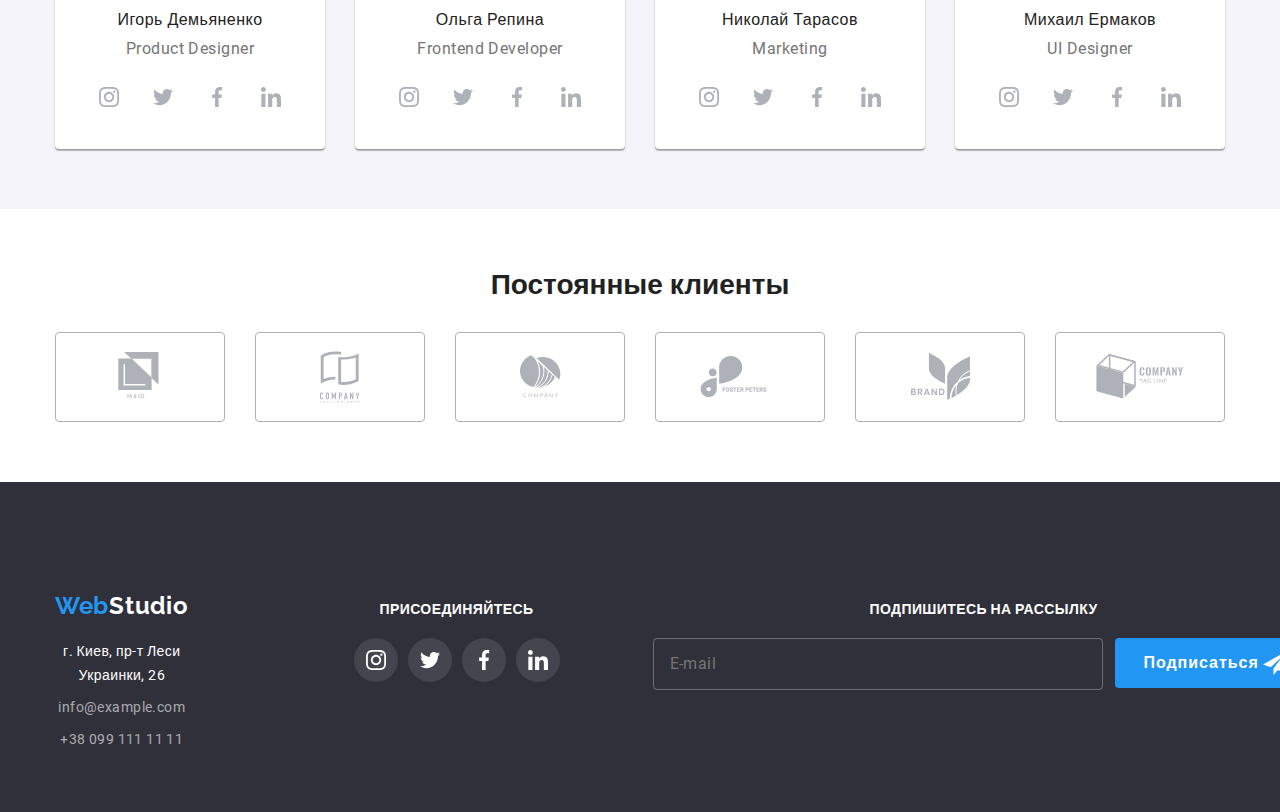
==== commit b1f14a9e: "меню-навигация для мобилки и планшета." ====
--- a/index.html
+++ b/index.html
@@ -14,14 +14,28 @@
 <body>
     <header class="header">
         <div class="container main-header">
+            <a class="logo" href="/"><span class="logo-web">Web</span>Studio</a>
+            <div class="menu-container is-open" data-menu id="menu-container">
+
             <nav class="main-nav">
-                <a class="logo" href="/"><span class="logo-web">Web</span>Studio</a>
+                <!-- <a class="logo" href="/"><span class="logo-web">Web</span>Studio</a> -->
                 <ul class="navigacion">
                     <li class="item"><a class="studio" href="">Студия</a></li>
                     <li class="item"><a class="link" href="./portfolio.html">Портфолио</a></li>
                     <li class="item"><a class="link" href="">Контакты</a></li>
                 </ul>
-            </nav>
+                <!-- <button type="button" class="mobile-menu is-open" 
+                     aria-controls="menu-container"
+                     aria-expanded="false" data-menu-button>
+                        <svg width="24" height="16" aria-label="переключатель мобального меню">
+                            <use class="icon-menu" href="./images/mobyl-sprite.svg#icon-menu" ></use>
+                            <use class="icon-cross" href="./images/mobyl-sprite.svg#icon-bigclose" ></use>
+                        </svg>
+                </button> -->
+                    <!-- <div class="menu-container is-open" data-menu id="menu-container"> -->
+                        
+                    <!-- </div> -->
+            <!-- </nav> -->
             <ul class="contacts">
                 <li class="item">
                     <a class="telefon focus" href="mailto:info@devstudio.com">
@@ -35,6 +49,17 @@
                         +38 096 111 11 11</a>
                 </li>
             </ul>
+        </nav>
+
+        </div>
+                <button type="button" class="mobile-menu is-open" 
+                     aria-controls="menu-container"
+                     aria-expanded="false" data-menu-button>
+                        <svg width="24" height="16" aria-label="переключатель мобального меню">
+                            <use class="icon-menu" href="./images/mobyl-sprite.svg#icon-menu" ></use>
+                            <use class="icon-cross" href="./images/mobyl-sprite.svg#icon-bigclose" ></use>
+                        </svg>
+                </button>
         </div>
     </header>
     <main>
@@ -319,6 +344,7 @@
         </footer>
         <div class="backdrop is-hidden" data-modal>
             <div class="modal">
+                
                 <button class="close-modal" type="button" data-modal-close>
                     <svg class="icon" width="11" height="11">
                       <use href="./images/sprite-modal2.svg#icon-close-black-18dp"></use>
@@ -366,5 +392,7 @@
             </div>
         </div>
 <script src="./js/modal.js"></script>
+<script src="./js/menu.js"></script>
+
 </body>
 </html>--- a/css/main.min.css
+++ b/css/main.min.css
@@ -1,2 +1,2 @@
-@font-face{font-family:'roboto';src:url(../fonts/roboto-v20-latin-regular.woff);font-style:normal;font-weight:normal}@font-face{font-family:'roboto';src:url(../fonts/roboto-v20-latin-500.woff);font-style:normal;font-weight:500}@font-face{font-family:'roboto';src:url(../fonts/roboto-v20-latin-900.woff);font-style:normal;font-weight:900}@font-face{font-family:'raleway';src:url(../fonts/raleway-v18-latin-700.woff);font-style:normal;font-weight:700}body{background-color:#fff;color:#757575;font-family:Roboto,sans-serif;font-style:normal}a{text-decoration:none}ul{list-style:none;margin:0;padding:0}h1,h2,h3,p{margin-top:0;margin-bottom:0}.img{display:block;max-width:100%;height:auto}.container{margin-left:auto;margin-right:auto;padding-left:15px;padding-right:15px}@media screen and (min-width: 480px){.container{width:480px}}@media screen and (min-width: 768px){.container{width:768px}}@media screen and (min-width: 1200px){.container{width:1200px}}.portfolio h2{font-weight:700;font-size:18px;line-height:2;letter-spacing:0.06em;color:#212121}.portfolio p{font-weight:400;font-size:16px;line-height:1.88;letter-spacing:0.03em;color:#757575}.header{font-weight:500;font-size:14px;line-height:1.14;letter-spacing:0.02em;position:relative}.header::after{content:'';height:2px;background-color:#ECECEC;position:absolute;display:block;left:0;bottom:0;width:100%}.navigacion{margin-left:88px}.navigacion,.main-nav,.main-header{display:flex}@media screen and (min-width: 768px) and (max-width: 1199px){.contacts .item:not(:last-child){margin-bottom:10px}}@media screen and (min-width: 1200px){.contacts{display:flex}.navigacion{margin-left:93px}.contacts .telefon{padding-top:32px;padding-bottom:32px}.contacts .item+.item{margin-left:50px}}.main-nav{align-items:center}.main-header{align-items:center}.contacts-icon,.icon{fill:currentColor}.contacts{margin-left:auto}.contacts .telefon{display:inline-flex;color:#757575;align-items:center;transition:color 250ms cubic-bezier(0.4, 0, 0.2, 1)}.contacts .focus:hover,.contacts .focus:focus{color:#2196F3;fill:currentColor}.navigacion .studio{color:#2196F3;display:block;padding-top:32px;padding-bottom:32px;position:relative}.studio::after{content:'';display:block;width:100%;height:4px;background-color:#2196F3;position:absolute;left:0;bottom:0;border-radius:2px;z-index:1}.navigacion .link{color:#212121;display:block;padding-top:32px;padding-bottom:32px;transition:color 250ms cubic-bezier(0.4, 0, 0.2, 1)}.navigacion .link:hover,.navigacion .link:focus{color:#2196F3}.navigacion .item+.item{margin-left:50px}.contacts .item svg{margin-right:10px}@media screen and (max-width: 767px){.navigacion,.contacts{display:none}}.logo,.logo-white{font-family:Raleway,sans-serif;font-weight:700;font-size:24px;line-height:1.16;letter-spacing:0.03em}@media screen and (min-width: 1200px){.logo{font-size:26px;line-height:1.19}}.logo{color:#000}.logo-white{color:#fff}.logo-web{color:#2196F3}.hero{text-align:center;padding-top:118px;padding-bottom:118px}.hero-cont{background:#C4C4C4;width:100%;background-image:linear-gradient(to right, rgba(47,48,58,0.4), rgba(47,48,58,0.4)),url(../images/fond.jpg);background-repeat:no-repeat;background-position:center;height:400px;max-width:480px;margin-left:auto;margin-right:auto;background-size:cover}@media screen and (min-width: 768px){.hero-cont{height:400px;max-width:768px}}@media screen and (min-width: 1200px){.hero-cont{height:600px;max-width:1600px}}.hero .hero-title{font-weight:900;font-size:26px;line-height:1.62;letter-spacing:0.06em;color:#fff;text-transform:uppercase;margin-bottom:30px}.hero-button{margin:0;font-weight:700;font-size:16px;line-height:1.88;letter-spacing:0.06em;color:#fff;background-color:#2196F3;display:inline-block;min-width:200px;height:50px;border-radius:4px;padding:10px 32px;cursor:pointer;border:none}.our-quality{padding-top:60px;padding-bottom:60px}.visually-hidder{position:absolute;width:1px;height:1px;margin:-1px;border:0;padding:0;clip:rect(0 0 0 0);overflow:hidden}.quality .quality-title{color:#212121;font-weight:700;font-size:14px;line-height:1.14;letter-spacing:0.03em;text-transform:uppercase;margin-bottom:10px;text-align:center}.quality .quality-text{font-weight:400;font-size:14px;line-height:1.71}@media screen and (min-width: 768px){.our-quality .quality{display:flex;flex-wrap:wrap;margin:-15px;justify-content:center;text-align:center}.quality-item{width:354px;margin:15px}}@media screen and (min-width: 1200px){.our-quality .quality{display:flex;flex-wrap:wrap;margin:-15px;justify-content:center;text-align:center}.quality-item{width:270px;margin:15px}}.quality-item:not(:last-child){margin-bottom:30px}.quality-item .icon{height:120px;border-radius:4px;background:#F5F4FA;margin-bottom:30px;display:flex;justify-content:center;align-items:center}.section-title{color:#212121;font-weight:700;font-size:28px;line-height:1.17;text-align:center;margin-bottom:30px}.section-work{display:none}.section-team{background-color:#F5F4FA;padding-top:60px;padding-bottom:60px;text-align:center}.team .item{box-shadow:0px 1px 3px rgba(0,0,0,0.12),0px 1px 1px rgba(0,0,0,0.14),0px 2px 1px rgba(0,0,0,0.2);border-radius:0px 0px 4px 4px;background:#fff;width:450px}.team-worker{padding:30px 122px 24px 122px;text-align:center}@media screen and (min-width: 768px){.section-team .team{display:flex;flex-wrap:wrap;margin:-15px}.section-team .item{width:354px;margin:15px}.team-worker{padding:30px 74px 24px 74px;text-align:center}}@media screen and (min-width: 1200px){.section-team .team{display:flex;flex-wrap:wrap;margin:-15px}.section-team .item{width:270px;margin:15px}.team-worker{padding:30px 32px;text-align:center}}.team img{display:block}.team .team-name{color:#212121;font-weight:500;font-size:16px;line-height:1.18;letter-spacing:0.03em;margin-bottom:10px}.team .team-prof{font-weight:400;font-size:16px;line-height:1.18;letter-spacing:0.03em;margin-bottom:16px}.team-worker .network .icon,.clients-link .icon{fill:currentColor}.network-link .link{display:flex;width:44px;height:44px;justify-content:center;align-items:center;color:#AFB1B8;border-radius:50%;transition:color 250ms cubic-bezier(0.4, 0, 0.2, 1),background 250ms cubic-bezier(0.4, 0, 0.2, 1)}.network-link .link:hover,.network-link .link:focus{color:#fff;background:#2196F3}.network{display:flex}a{display:block}.clients{padding-bottom:60px;padding-top:60px}.clients h2{margin-bottom:30px}.clients-list{display:flex;flex-wrap:wrap;margin:-15px}@media screen and (max-width: 480px){.clients .clients-link{width:calc((100% - 2 * 15px) / 2)}}.clients-link .link{display:flex;border-radius:4px;margin:15px;border:1px solid #AFB1B8;justify-content:center;align-items:center;color:#AFB1B8;transition:color 250ms cubic-bezier(0.4, 0, 0.2, 1),border 250ms cubic-bezier(0.4, 0, 0.2, 1)}@media screen and (min-width: 480px) and (max-width: 767px){.clients-link .link{width:210px;height:90px}}@media screen and (min-width: 768px) and (max-width: 1199px){.clients-link .link{width:226px;height:90px}}@media screen and (min-width: 1200px){.clients-link .link{width:170px;height:90px}}.clients-link .link:hover,.clients-link .link:focus{border:1px solid #2196F3;color:#2196F3;border-radius:4px}.footer{background-color:#2F303A;font-weight:400;font-size:14px;line-height:1.71;letter-spacing:0.03em;padding-top:60px;padding-bottom:60px}.footer .address{color:#fff;font-style:normal}.footer-address{margin-top:20px}.modal-form{display:none}.text-form{display:block}.social-networks{font-size:14px;font-weight:700;line-height:1.14;letter-spacing:0.03em;text-transform:uppercase;color:#fff;margin-bottom:20px;margin-top:60px}.address-tel{font-size:14px;line-height:1.71;letter-spacing:0.03em;font-style:normal;color:rgba(255,255,255,0.6);margin-top:8px}@media screen and (max-width: 767px){.footer{text-align:center}.network{justify-content:center}.form-input{margin-bottom:20px}}@media screen and (min-width: 768px){.footer .tablet-flex{display:flex;align-items:baseline;justify-content:center}.footer .social{margin-left:165px}.footer{text-align:center}.form-input{margin-bottom:20px;margin-right:auto;margin-left:auto}}@media screen and (min-width: 1200px){.footer .container{display:flex;align-items:baseline}.form{margin-left:93px;align-items:flex-end;justify-content:flex-start}.form-subscribe{display:flex}.text-form{display:block}.form-input{margin-right:12px}}.network{display:flex}.hero-button.form-btn{padding:10px 29px;text-align:left;position:relative}.form .icon{position:absolute;top:50%;transform:translateY(-50%);right:28px}.social .link{background:#44454E;transition:background 250ms cubic-bezier(0.4, 0, 0.2, 1)}.network .network-link+.network-link{margin-left:10px}.social .network .link{border-radius:50%}.social .network-link .icon{fill:#fff}.footer .network-link .link:hover,.footer .network-link .link:focus{background:#2196F3}.form-input{display:block;font-size:16px;line-height:1.25;color:rgba(255,255,255,0.6);letter-spacing:0.03em;min-width:450px;padding:15px 16px;cursor:pointer;border:1px solid rgba(255,255,255,0.3);border-radius:4px;background:none}.text-form{display:block}
+@font-face{font-family:'roboto';src:url(../fonts/roboto-v20-latin-regular.woff);font-style:normal;font-weight:normal}@font-face{font-family:'roboto';src:url(../fonts/roboto-v20-latin-500.woff);font-style:normal;font-weight:500}@font-face{font-family:'roboto';src:url(../fonts/roboto-v20-latin-900.woff);font-style:normal;font-weight:900}@font-face{font-family:'raleway';src:url(../fonts/raleway-v18-latin-700.woff);font-style:normal;font-weight:700}body{background-color:#fff;color:#757575;font-family:Roboto,sans-serif;font-style:normal}a{text-decoration:none}ul{list-style:none;margin:0;padding:0}h1,h2,h3,p{margin-top:0;margin-bottom:0}.img{display:block;max-width:100%;height:auto}.container{margin-left:auto;margin-right:auto;padding-left:15px;padding-right:15px}@media screen and (min-width: 480px){.container{width:480px}}@media screen and (min-width: 768px){.container{width:768px}}@media screen and (min-width: 1200px){.container{width:1200px}}.portfolio h2{font-weight:700;font-size:18px;line-height:2;letter-spacing:0.06em;color:#212121}.portfolio p{font-weight:400;font-size:16px;line-height:1.88;letter-spacing:0.03em;color:#757575}.header{font-weight:500;font-size:14px;line-height:1.14;letter-spacing:0.02em;position:relative}.header::after{content:'';height:2px;background-color:#ECECEC;position:absolute;display:block;left:0;bottom:0;width:100%}.navigacion{margin-left:88px}@media screen and (min-width: 768px){.navigacion,.main-nav,.main-header,.menu-container{display:flex}}@media screen and (min-width: 768px) and (max-width: 1199px){.contacts .item:not(:last-child){margin-bottom:10px}.contacts{margin-left:auto}}@media screen and (min-width: 1200px){.contacts{display:flex;margin-left:100px}.navigacion{margin-left:93px}.contacts .telefon{padding-top:32px;padding-bottom:32px}.contacts .item+.item{margin-left:50px}}.main-nav{align-items:center}.main-header{align-items:center}.contacts-icon,.icon{fill:currentColor}.contacts .telefon{display:inline-flex;color:#757575;align-items:center;transition:color 250ms cubic-bezier(0.4, 0, 0.2, 1)}.contacts .focus:hover,.contacts .focus:focus{color:#2196F3;fill:currentColor}.navigacion .studio{color:#2196F3;display:block;padding-top:32px;padding-bottom:32px;position:relative}.studio::after{content:'';display:block;width:100%;height:4px;background-color:#2196F3;position:absolute;left:0;bottom:0;border-radius:2px;z-index:1}.navigacion .link{color:#212121;display:block;padding-top:32px;padding-bottom:32px;transition:color 250ms cubic-bezier(0.4, 0, 0.2, 1)}.navigacion .link:hover,.navigacion .link:focus{color:#2196F3}.navigacion .item+.item{margin-left:50px}.contacts .item svg{margin-right:10px}.logo,.logo-white{font-family:Raleway,sans-serif;font-weight:700;font-size:24px;line-height:1.16;letter-spacing:0.03em}@media screen and (min-width: 1200px){.logo{font-size:26px;line-height:1.19}}.logo{color:#000}.logo-white{color:#fff}.logo-web{color:#2196F3}.hero{text-align:center;padding-top:118px;padding-bottom:118px}.hero-cont{background:#C4C4C4;width:100%;background-image:linear-gradient(to right, rgba(47,48,58,0.4), rgba(47,48,58,0.4)),url(../images/fond.jpg);background-repeat:no-repeat;background-position:center;height:400px;max-width:480px;margin-left:auto;margin-right:auto;background-size:cover}@media screen and (min-width: 768px){.hero-cont{height:400px;max-width:768px}}@media screen and (min-width: 1200px){.hero-cont{height:600px;max-width:1600px}}.hero .hero-title{font-weight:900;font-size:26px;line-height:1.62;letter-spacing:0.06em;color:#fff;text-transform:uppercase;margin-bottom:30px}.hero-button{margin:0;font-weight:700;font-size:16px;line-height:1.88;letter-spacing:0.06em;color:#fff;background-color:#2196F3;display:inline-block;min-width:200px;height:50px;border-radius:4px;padding:10px 32px;cursor:pointer;border:none}.backdrop{position:fixed;top:0;left:0;width:100%;height:100%;background:rgba(0,0,0,0.2);opacity:1;overflow-y:scroll}@media screen and (min-width: 480px){.modal{width:450px}.modal-input,.modal-textarea{width:370px}.modal-textarea{width:370px}}@media screen and (min-width: 1200px){.modal{width:528px}.modal-input,.modal-textarea{width:448px}.modal-textarea{width:448px}}.modal{height:581px;background-color:#fff;position:absolute;top:50%;left:50%;transform:translate(-50%, -50%) scale(1);transition:transform 250ms cubic-bezier(0.4, 0, 0.2, 1);padding:40px}.backdrop.is-hidden .modal{transform:translate(-50%, -50%) scale(0.8)}.close-modal{position:absolute;top:8px;right:8px;display:block;display:flex;border-radius:50%;padding:8px;cursor:pointer;background-color:#fff;border:1px solid rgba(0,0,0,0.1);background-origin:border-box;color:#000;transition:color 250ms cubic-bezier(0.4, 0, 0.2, 1)}.close-modal .icon{fill:currentColor}.close-modal:focus .icon,.close-modal:hover .icon{color:#2196F3}.backdrop.is-hidden{opacity:0;pointer-events:none}.modal-input{display:block;height:40px;border:1px solid rgba(33,33,33,0.2);border-radius:4px;outline:none;transition:border 250ms cubic-bezier(0.4, 0, 0.2, 1)}.modal-icon{position:relative;color:#212121;transition:color 250ms cubic-bezier(0.4, 0, 0.2, 1)}.modal-icon .icon{position:absolute;left:12px;top:50%;transform:translateY(-50%);fill:currentColor}.modal-field{display:block;font-weight:400;font-size:12px;line-height:1.16;letter-spacing:0.01em;margin-bottom:4px;text-align:left;color:#757575;margin-top:10px}.label-check{display:block;font-weight:400;font-size:14px;line-height:1.71;letter-spacing:0.03em;margin-left:36px;color:#757575}.modal-textarea{display:block;height:120px;border:1px solid rgba(33,33,33,0.2);border-radius:4px;outline:none;transition:border 250ms cubic-bezier(0.4, 0, 0.2, 1)}.modal-textarea::placeholder{font-weight:normal;font-size:12px;line-height:1.16;letter-spacing:0.01em;color:rgba(117,117,117,0.5);padding:12px 16px}.modal-textarea:focus{padding:12px 16px;border-color:#2196F3}.modal-check{display:flex;margin-top:20px;align-items:center;position:relative}.modal-input:not(:placeholder-shown),.modal-input:focus{padding-left:40px;border-color:#2196F3}.modal-input:focus+.icon{color:#2196F3}.hero-button.check{display:block;margin-right:auto;margin-left:auto}.check-input{margin-left:12px;margin-right:8px}.modal-check::before{display:block;content:'';position:absolute;top:5px;left:11px;width:16px;height:15px;border-radius:2px;border:2px solid #212121;transition:border 250ms cubic-bezier(0.4, 0, 0.2, 1),color 250ms cubic-bezier(0.4, 0, 0.2, 1),background-color 250ms cubic-bezier(0.4, 0, 0.2, 1)}.check-input:focus+.modal-check::before{border-color:#2196F3}.check-input:checked+.modal-check::before{background-color:#2196F3;background-image:url(../images/icon-check18.svg);background-size:contain;background-origin:border-box;border-color:#2196F3}.modal-form{text-align:center}.hero-button.check{margin-top:30px}.hero-button.check:hover,.hero-button.check:focus{background-color:#188CE8}.modal-title{font-weight:700;font-size:20px;line-height:1.15;text-align:center;letter-spacing:0.03em;color:#212121;margin-bottom:12px}.modal-field+.modal-field{margin-top:10px}.modal-link{text-decoration:underline;color:#2196F3}.our-quality{padding-top:60px;padding-bottom:60px}.visually-hidder{position:absolute;width:1px;height:1px;margin:-1px;border:0;padding:0;clip:rect(0 0 0 0);overflow:hidden}.quality .quality-title{color:#212121;font-weight:700;font-size:14px;line-height:1.14;letter-spacing:0.03em;text-transform:uppercase;margin-bottom:10px;text-align:center}.quality .quality-text{font-weight:400;font-size:14px;line-height:1.71}@media screen and (min-width: 768px){.our-quality .quality{display:flex;flex-wrap:wrap;margin:-15px;justify-content:center;text-align:center}.quality-item{width:354px;margin:15px}}@media screen and (min-width: 1200px){.our-quality .quality{display:flex;flex-wrap:wrap;margin:-15px;justify-content:center;text-align:center}.quality-item{width:270px;margin:15px}}.quality-item:not(:last-child){margin-bottom:30px}.quality-item .icon{height:120px;border-radius:4px;background:#F5F4FA;margin-bottom:30px;display:flex;justify-content:center;align-items:center}.section-title{color:#212121;font-weight:700;font-size:28px;line-height:1.17;text-align:center;margin-bottom:30px}.section-work{display:none}.section-team{background-color:#F5F4FA;padding-top:60px;padding-bottom:60px;text-align:center}.team .item{box-shadow:0px 1px 3px rgba(0,0,0,0.12),0px 1px 1px rgba(0,0,0,0.14),0px 2px 1px rgba(0,0,0,0.2);border-radius:0px 0px 4px 4px;background:#fff;width:450px}.team-worker{padding:30px 122px 24px 122px;text-align:center}@media screen and (min-width: 768px){.section-team .team{display:flex;flex-wrap:wrap;margin:-15px}.section-team .item{width:354px;margin:15px}.team-worker{padding:30px 74px 24px 74px;text-align:center}}@media screen and (min-width: 1200px){.section-team .team{display:flex;flex-wrap:wrap;margin:-15px}.section-team .item{width:270px;margin:15px}.team-worker{padding:30px 32px;text-align:center}}.team img{display:block}.team .team-name{color:#212121;font-weight:500;font-size:16px;line-height:1.18;letter-spacing:0.03em;margin-bottom:10px}.team .team-prof{font-weight:400;font-size:16px;line-height:1.18;letter-spacing:0.03em;margin-bottom:16px}.team-worker .network .icon,.clients-link .icon{fill:currentColor}.network-link .link{display:flex;width:44px;height:44px;justify-content:center;align-items:center;color:#AFB1B8;border-radius:50%;transition:color 250ms cubic-bezier(0.4, 0, 0.2, 1),background 250ms cubic-bezier(0.4, 0, 0.2, 1)}.network-link .link:hover,.network-link .link:focus{color:#fff;background:#2196F3}.network{display:flex}a{display:block}.clients{padding-bottom:60px;padding-top:60px}.clients h2{margin-bottom:30px}.clients-list{display:flex;flex-wrap:wrap;margin:-15px}@media screen and (max-width: 480px){.clients .clients-link{width:calc((100% - 2 * 15px) / 2)}}.clients-link .link{display:flex;border-radius:4px;margin:15px;border:1px solid #AFB1B8;justify-content:center;align-items:center;color:#AFB1B8;transition:color 250ms cubic-bezier(0.4, 0, 0.2, 1),border 250ms cubic-bezier(0.4, 0, 0.2, 1)}@media screen and (min-width: 480px) and (max-width: 767px){.clients-link .link{width:210px;height:90px}}@media screen and (min-width: 768px) and (max-width: 1199px){.clients-link .link{width:226px;height:90px}}@media screen and (min-width: 1200px){.clients-link .link{width:170px;height:90px}}.clients-link .link:hover,.clients-link .link:focus{border:1px solid #2196F3;color:#2196F3;border-radius:4px}.footer{background-color:#2F303A;font-weight:400;font-size:14px;line-height:1.71;letter-spacing:0.03em;padding-top:60px;padding-bottom:60px}.footer .address{color:#fff;font-style:normal}.footer-address{margin-top:20px}.text-form{display:block}.social-networks{font-size:14px;font-weight:700;line-height:1.14;letter-spacing:0.03em;text-transform:uppercase;color:#fff;margin-bottom:20px;margin-top:60px}.address-tel{font-size:14px;line-height:1.71;letter-spacing:0.03em;font-style:normal;color:rgba(255,255,255,0.6);margin-top:8px}@media screen and (max-width: 767px){.footer{text-align:center}.network{justify-content:center}.form-input{margin-bottom:20px}}@media screen and (min-width: 768px){.footer .tablet-flex{display:flex;align-items:baseline;justify-content:center}.footer .social{margin-left:165px}.footer{text-align:center}.form-input{margin-bottom:20px;margin-right:auto;margin-left:auto}}@media screen and (min-width: 1200px){.footer .container{display:flex;align-items:baseline}.form{margin-left:93px;align-items:flex-end;justify-content:flex-start}.form-subscribe{display:flex}.text-form{display:block}.form-input{margin-right:12px}}.network{display:flex}.hero-button.form-btn{padding:10px 29px;text-align:left;position:relative}.form .icon{position:absolute;top:50%;transform:translateY(-50%);right:28px}.social .link{background:#44454E;transition:background 250ms cubic-bezier(0.4, 0, 0.2, 1)}.network .network-link+.network-link{margin-left:10px}.social .network .link{border-radius:50%}.social .network-link .icon{fill:#fff}.footer .network-link .link:hover,.footer .network-link .link:focus{background:#2196F3}.form-input{display:block;font-size:16px;line-height:1.25;color:rgba(255,255,255,0.6);letter-spacing:0.03em;min-width:450px;padding:15px 16px;cursor:pointer;border:1px solid rgba(255,255,255,0.3);border-radius:4px;background:none}.text-form{display:block}.mobile-menu{display:block;margin:0px;border:none;margin-right:auto;background-color:transparent}@media screen and (min-width: 768px){.mobile-menu{display:none}}.mobile-menu .icon-cross{display:none}.mobile-menu.is-open .icon-cross{display:block}.mobile-menu.is-open .icon-menu{display:none}.menu-container{background-color:#fff;padding:60px 100px}@media screen and (max-width: 767px){.menu-container{display:none;position:absolute;left:0;width:100%;top:100%}.menu-container.is-open{display:block}}
 /*# sourceMappingURL=main.min.css.map */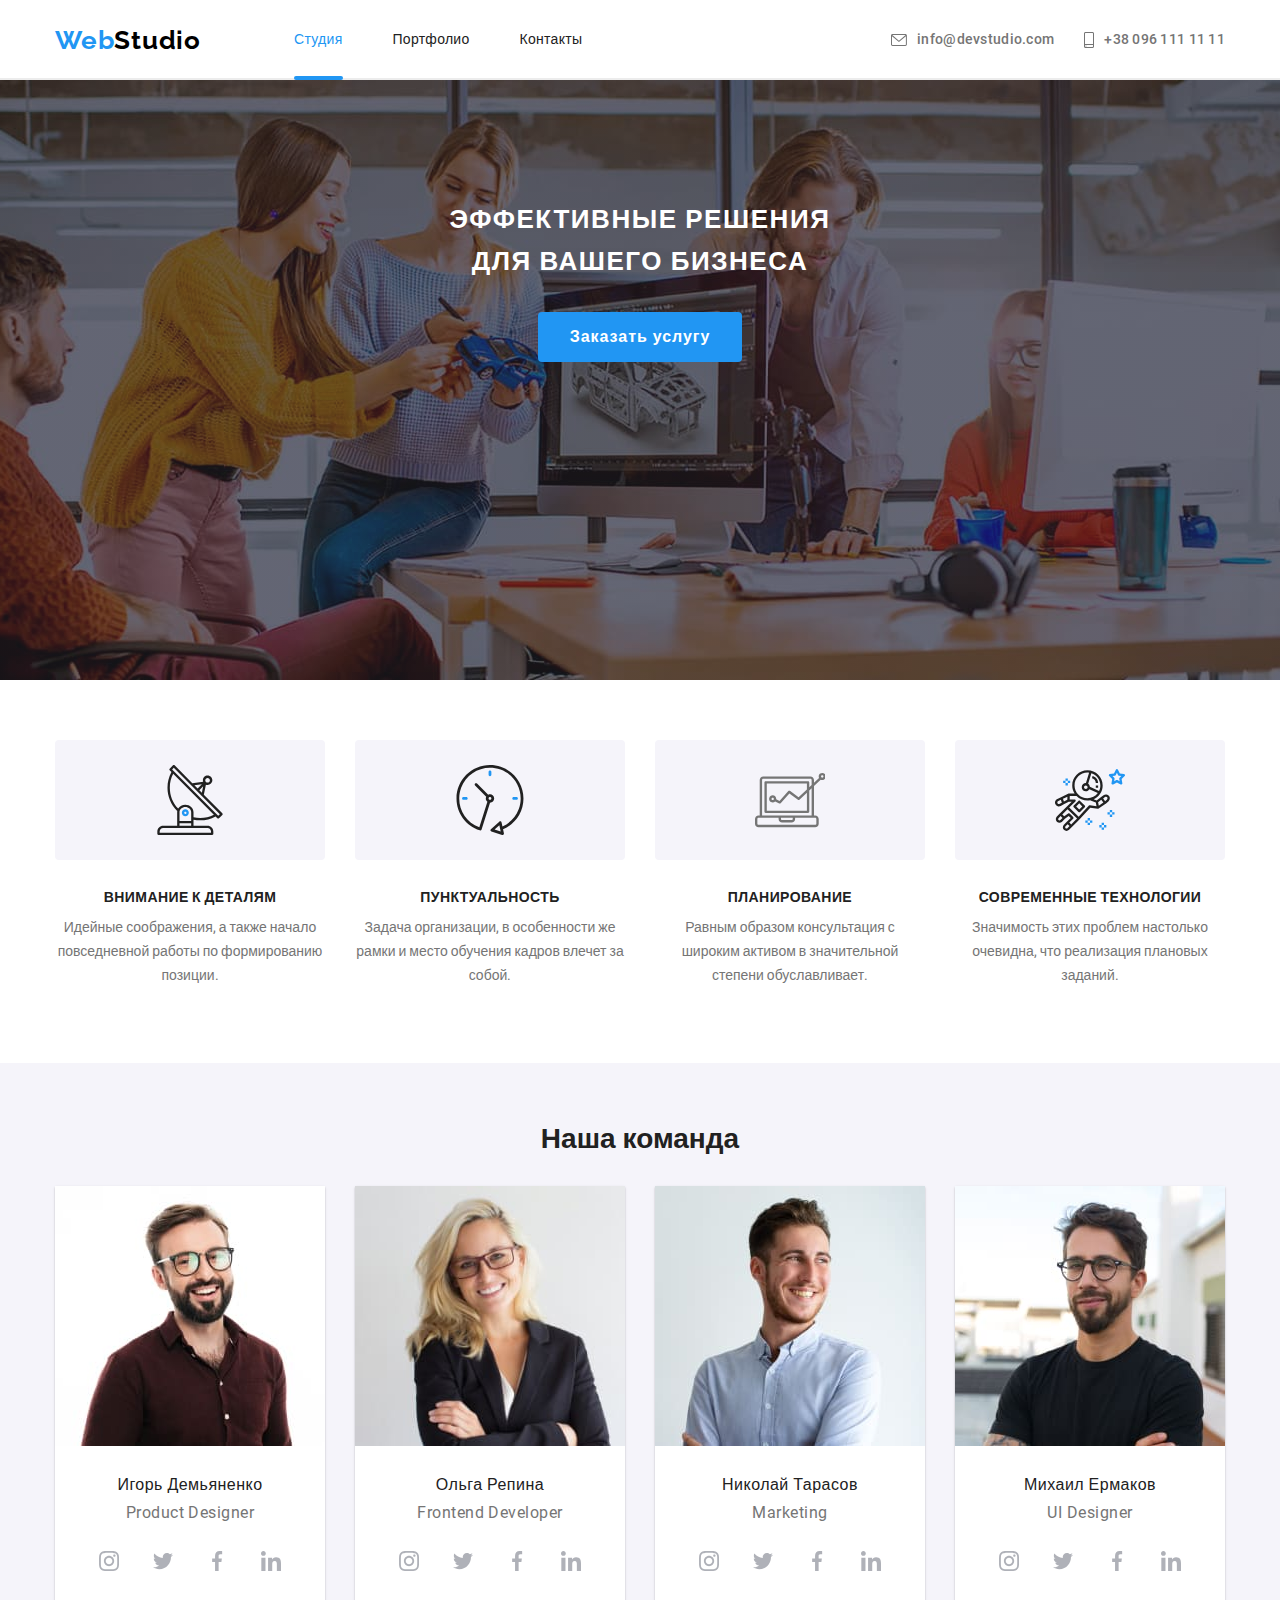
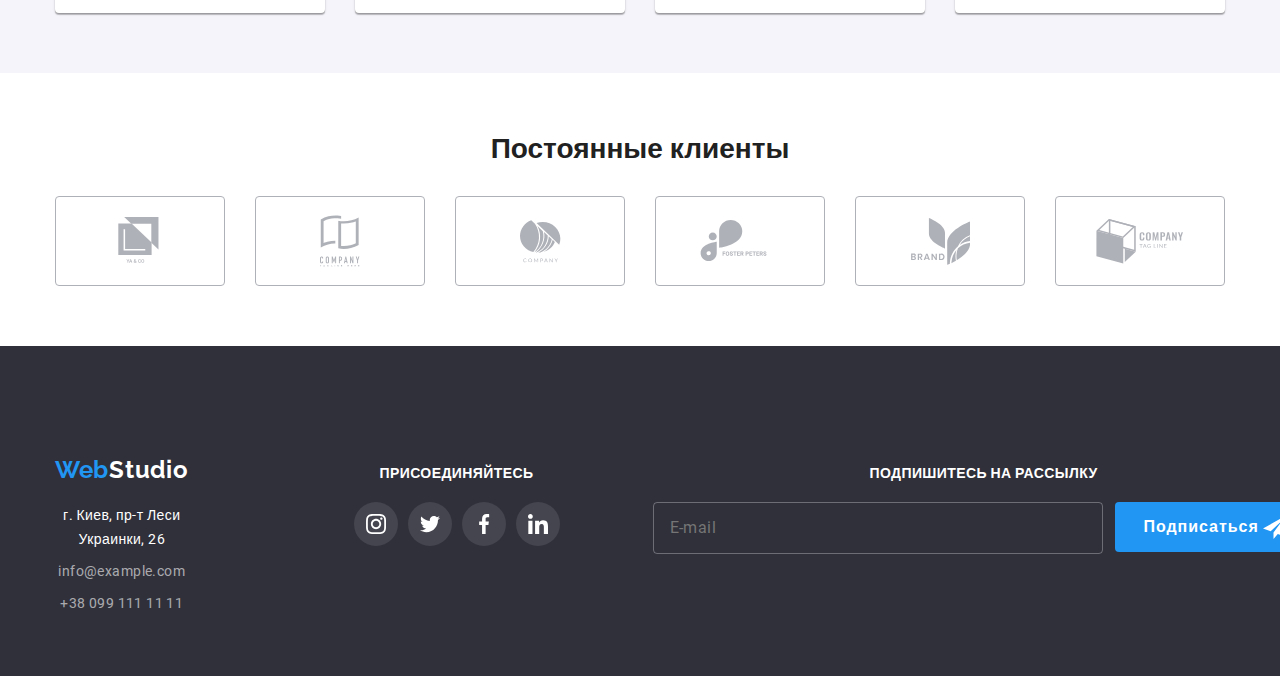
==== commit 617f9979: "меню контейнер в мобильной версии" ====
--- a/index.html
+++ b/index.html
@@ -14,16 +14,41 @@
 <body>
     <header class="header">
         <div class="container main-header">
-            <a class="logo" href="/"><span class="logo-web">Web</span>Studio</a>
-            <div class="menu-container is-open" data-menu id="menu-container">
-
             <nav class="main-nav">
-                <!-- <a class="logo" href="/"><span class="logo-web">Web</span>Studio</a> -->
-                <ul class="navigacion">
-                    <li class="item"><a class="studio" href="">Студия</a></li>
-                    <li class="item"><a class="link" href="./portfolio.html">Портфолио</a></li>
-                    <li class="item"><a class="link" href="">Контакты</a></li>
-                </ul>
+
+                <a class="logo" href="/"><span class="logo-web">Web</span>Studio</a>
+                <button type="button" class="mobile-menu is-open" 
+                    aria-controls="menu-container"
+                    aria-expanded="false" data-menu-button>
+                   <svg width="24" height="16" aria-label="переключатель мобального меню">
+                       <use class="icon-menu" href="./images/mobyl-sprite.svg#icon-menu" ></use>
+                       <use class="icon-cross" href="./images/mobyl-sprite.svg#icon-bigclose" ></use>
+                   </svg>
+                </button>
+                <div class="menu-container is-open" data-menu id="menu-container">
+                    <ul class="navigacion">
+                        <li class="item"><a class="studio" href="">Студия</a></li>
+                        <li class="item"><a class="link" href="./portfolio.html">Портфолио</a></li>
+                        <li class="item"><a class="link" href="">Контакты</a></li>
+                    </ul>
+               
+                    <ul class="contacts">
+                        <li class="item">
+                            <a class="telefon focus" href="mailto:info@devstudio.com">
+                            <svg class="contacts-icon" width="16" height="12"><use href="./images/symbol-defs1.svg#icon-mail"></use></svg>
+                            info@devstudio.com
+                            </a>
+                        </li>
+                        <li class="item">
+                            <a class="telefon focus" href="tel:+380961111111">
+                            <svg class="contacts-icon" width="10" height="16"><use href="./images/symbol-defs1.svg#icon-smartphone"></use></svg>
+                            +38 096 111 11 11</a>
+                        </li>
+                    </ul>
+                </div>   
+            </nav>
+
+        </div>
                 <!-- <button type="button" class="mobile-menu is-open" 
                      aria-controls="menu-container"
                      aria-expanded="false" data-menu-button>
@@ -32,35 +57,6 @@
                             <use class="icon-cross" href="./images/mobyl-sprite.svg#icon-bigclose" ></use>
                         </svg>
                 </button> -->
-                    <!-- <div class="menu-container is-open" data-menu id="menu-container"> -->
-                        
-                    <!-- </div> -->
-            <!-- </nav> -->
-            <ul class="contacts">
-                <li class="item">
-                    <a class="telefon focus" href="mailto:info@devstudio.com">
-                        <svg class="contacts-icon" width="16" height="12"><use href="./images/symbol-defs1.svg#icon-mail"></use></svg>
-                        info@devstudio.com
-                    </a>
-                </li>
-                <li class="item">
-                    <a class="telefon focus" href="tel:+380961111111">
-                        <svg class="contacts-icon" width="10" height="16"><use href="./images/symbol-defs1.svg#icon-smartphone"></use></svg>
-                        +38 096 111 11 11</a>
-                </li>
-            </ul>
-        </nav>
-
-        </div>
-                <button type="button" class="mobile-menu is-open" 
-                     aria-controls="menu-container"
-                     aria-expanded="false" data-menu-button>
-                        <svg width="24" height="16" aria-label="переключатель мобального меню">
-                            <use class="icon-menu" href="./images/mobyl-sprite.svg#icon-menu" ></use>
-                            <use class="icon-cross" href="./images/mobyl-sprite.svg#icon-bigclose" ></use>
-                        </svg>
-                </button>
-        </div>
     </header>
     <main>
     <section class="hero hero-cont">
--- a/css/main.min.css
+++ b/css/main.min.css
@@ -1,2 +1,2 @@
-@font-face{font-family:'roboto';src:url(../fonts/roboto-v20-latin-regular.woff);font-style:normal;font-weight:normal}@font-face{font-family:'roboto';src:url(../fonts/roboto-v20-latin-500.woff);font-style:normal;font-weight:500}@font-face{font-family:'roboto';src:url(../fonts/roboto-v20-latin-900.woff);font-style:normal;font-weight:900}@font-face{font-family:'raleway';src:url(../fonts/raleway-v18-latin-700.woff);font-style:normal;font-weight:700}body{background-color:#fff;color:#757575;font-family:Roboto,sans-serif;font-style:normal}a{text-decoration:none}ul{list-style:none;margin:0;padding:0}h1,h2,h3,p{margin-top:0;margin-bottom:0}.img{display:block;max-width:100%;height:auto}.container{margin-left:auto;margin-right:auto;padding-left:15px;padding-right:15px}@media screen and (min-width: 480px){.container{width:480px}}@media screen and (min-width: 768px){.container{width:768px}}@media screen and (min-width: 1200px){.container{width:1200px}}.portfolio h2{font-weight:700;font-size:18px;line-height:2;letter-spacing:0.06em;color:#212121}.portfolio p{font-weight:400;font-size:16px;line-height:1.88;letter-spacing:0.03em;color:#757575}.header{font-weight:500;font-size:14px;line-height:1.14;letter-spacing:0.02em;position:relative}.header::after{content:'';height:2px;background-color:#ECECEC;position:absolute;display:block;left:0;bottom:0;width:100%}.navigacion{margin-left:88px}@media screen and (min-width: 768px){.navigacion,.main-nav,.main-header,.menu-container{display:flex}}@media screen and (min-width: 768px) and (max-width: 1199px){.contacts .item:not(:last-child){margin-bottom:10px}.contacts{margin-left:auto}}@media screen and (min-width: 1200px){.contacts{display:flex;margin-left:100px}.navigacion{margin-left:93px}.contacts .telefon{padding-top:32px;padding-bottom:32px}.contacts .item+.item{margin-left:50px}}.main-nav{align-items:center}.main-header{align-items:center}.contacts-icon,.icon{fill:currentColor}.contacts .telefon{display:inline-flex;color:#757575;align-items:center;transition:color 250ms cubic-bezier(0.4, 0, 0.2, 1)}.contacts .focus:hover,.contacts .focus:focus{color:#2196F3;fill:currentColor}.navigacion .studio{color:#2196F3;display:block;padding-top:32px;padding-bottom:32px;position:relative}.studio::after{content:'';display:block;width:100%;height:4px;background-color:#2196F3;position:absolute;left:0;bottom:0;border-radius:2px;z-index:1}.navigacion .link{color:#212121;display:block;padding-top:32px;padding-bottom:32px;transition:color 250ms cubic-bezier(0.4, 0, 0.2, 1)}.navigacion .link:hover,.navigacion .link:focus{color:#2196F3}.navigacion .item+.item{margin-left:50px}.contacts .item svg{margin-right:10px}.logo,.logo-white{font-family:Raleway,sans-serif;font-weight:700;font-size:24px;line-height:1.16;letter-spacing:0.03em}@media screen and (min-width: 1200px){.logo{font-size:26px;line-height:1.19}}.logo{color:#000}.logo-white{color:#fff}.logo-web{color:#2196F3}.hero{text-align:center;padding-top:118px;padding-bottom:118px}.hero-cont{background:#C4C4C4;width:100%;background-image:linear-gradient(to right, rgba(47,48,58,0.4), rgba(47,48,58,0.4)),url(../images/fond.jpg);background-repeat:no-repeat;background-position:center;height:400px;max-width:480px;margin-left:auto;margin-right:auto;background-size:cover}@media screen and (min-width: 768px){.hero-cont{height:400px;max-width:768px}}@media screen and (min-width: 1200px){.hero-cont{height:600px;max-width:1600px}}.hero .hero-title{font-weight:900;font-size:26px;line-height:1.62;letter-spacing:0.06em;color:#fff;text-transform:uppercase;margin-bottom:30px}.hero-button{margin:0;font-weight:700;font-size:16px;line-height:1.88;letter-spacing:0.06em;color:#fff;background-color:#2196F3;display:inline-block;min-width:200px;height:50px;border-radius:4px;padding:10px 32px;cursor:pointer;border:none}.backdrop{position:fixed;top:0;left:0;width:100%;height:100%;background:rgba(0,0,0,0.2);opacity:1;overflow-y:scroll}@media screen and (min-width: 480px){.modal{width:450px}.modal-input,.modal-textarea{width:370px}.modal-textarea{width:370px}}@media screen and (min-width: 1200px){.modal{width:528px}.modal-input,.modal-textarea{width:448px}.modal-textarea{width:448px}}.modal{height:581px;background-color:#fff;position:absolute;top:50%;left:50%;transform:translate(-50%, -50%) scale(1);transition:transform 250ms cubic-bezier(0.4, 0, 0.2, 1);padding:40px}.backdrop.is-hidden .modal{transform:translate(-50%, -50%) scale(0.8)}.close-modal{position:absolute;top:8px;right:8px;display:block;display:flex;border-radius:50%;padding:8px;cursor:pointer;background-color:#fff;border:1px solid rgba(0,0,0,0.1);background-origin:border-box;color:#000;transition:color 250ms cubic-bezier(0.4, 0, 0.2, 1)}.close-modal .icon{fill:currentColor}.close-modal:focus .icon,.close-modal:hover .icon{color:#2196F3}.backdrop.is-hidden{opacity:0;pointer-events:none}.modal-input{display:block;height:40px;border:1px solid rgba(33,33,33,0.2);border-radius:4px;outline:none;transition:border 250ms cubic-bezier(0.4, 0, 0.2, 1)}.modal-icon{position:relative;color:#212121;transition:color 250ms cubic-bezier(0.4, 0, 0.2, 1)}.modal-icon .icon{position:absolute;left:12px;top:50%;transform:translateY(-50%);fill:currentColor}.modal-field{display:block;font-weight:400;font-size:12px;line-height:1.16;letter-spacing:0.01em;margin-bottom:4px;text-align:left;color:#757575;margin-top:10px}.label-check{display:block;font-weight:400;font-size:14px;line-height:1.71;letter-spacing:0.03em;margin-left:36px;color:#757575}.modal-textarea{display:block;height:120px;border:1px solid rgba(33,33,33,0.2);border-radius:4px;outline:none;transition:border 250ms cubic-bezier(0.4, 0, 0.2, 1)}.modal-textarea::placeholder{font-weight:normal;font-size:12px;line-height:1.16;letter-spacing:0.01em;color:rgba(117,117,117,0.5);padding:12px 16px}.modal-textarea:focus{padding:12px 16px;border-color:#2196F3}.modal-check{display:flex;margin-top:20px;align-items:center;position:relative}.modal-input:not(:placeholder-shown),.modal-input:focus{padding-left:40px;border-color:#2196F3}.modal-input:focus+.icon{color:#2196F3}.hero-button.check{display:block;margin-right:auto;margin-left:auto}.check-input{margin-left:12px;margin-right:8px}.modal-check::before{display:block;content:'';position:absolute;top:5px;left:11px;width:16px;height:15px;border-radius:2px;border:2px solid #212121;transition:border 250ms cubic-bezier(0.4, 0, 0.2, 1),color 250ms cubic-bezier(0.4, 0, 0.2, 1),background-color 250ms cubic-bezier(0.4, 0, 0.2, 1)}.check-input:focus+.modal-check::before{border-color:#2196F3}.check-input:checked+.modal-check::before{background-color:#2196F3;background-image:url(../images/icon-check18.svg);background-size:contain;background-origin:border-box;border-color:#2196F3}.modal-form{text-align:center}.hero-button.check{margin-top:30px}.hero-button.check:hover,.hero-button.check:focus{background-color:#188CE8}.modal-title{font-weight:700;font-size:20px;line-height:1.15;text-align:center;letter-spacing:0.03em;color:#212121;margin-bottom:12px}.modal-field+.modal-field{margin-top:10px}.modal-link{text-decoration:underline;color:#2196F3}.our-quality{padding-top:60px;padding-bottom:60px}.visually-hidder{position:absolute;width:1px;height:1px;margin:-1px;border:0;padding:0;clip:rect(0 0 0 0);overflow:hidden}.quality .quality-title{color:#212121;font-weight:700;font-size:14px;line-height:1.14;letter-spacing:0.03em;text-transform:uppercase;margin-bottom:10px;text-align:center}.quality .quality-text{font-weight:400;font-size:14px;line-height:1.71}@media screen and (min-width: 768px){.our-quality .quality{display:flex;flex-wrap:wrap;margin:-15px;justify-content:center;text-align:center}.quality-item{width:354px;margin:15px}}@media screen and (min-width: 1200px){.our-quality .quality{display:flex;flex-wrap:wrap;margin:-15px;justify-content:center;text-align:center}.quality-item{width:270px;margin:15px}}.quality-item:not(:last-child){margin-bottom:30px}.quality-item .icon{height:120px;border-radius:4px;background:#F5F4FA;margin-bottom:30px;display:flex;justify-content:center;align-items:center}.section-title{color:#212121;font-weight:700;font-size:28px;line-height:1.17;text-align:center;margin-bottom:30px}.section-work{display:none}.section-team{background-color:#F5F4FA;padding-top:60px;padding-bottom:60px;text-align:center}.team .item{box-shadow:0px 1px 3px rgba(0,0,0,0.12),0px 1px 1px rgba(0,0,0,0.14),0px 2px 1px rgba(0,0,0,0.2);border-radius:0px 0px 4px 4px;background:#fff;width:450px}.team-worker{padding:30px 122px 24px 122px;text-align:center}@media screen and (min-width: 768px){.section-team .team{display:flex;flex-wrap:wrap;margin:-15px}.section-team .item{width:354px;margin:15px}.team-worker{padding:30px 74px 24px 74px;text-align:center}}@media screen and (min-width: 1200px){.section-team .team{display:flex;flex-wrap:wrap;margin:-15px}.section-team .item{width:270px;margin:15px}.team-worker{padding:30px 32px;text-align:center}}.team img{display:block}.team .team-name{color:#212121;font-weight:500;font-size:16px;line-height:1.18;letter-spacing:0.03em;margin-bottom:10px}.team .team-prof{font-weight:400;font-size:16px;line-height:1.18;letter-spacing:0.03em;margin-bottom:16px}.team-worker .network .icon,.clients-link .icon{fill:currentColor}.network-link .link{display:flex;width:44px;height:44px;justify-content:center;align-items:center;color:#AFB1B8;border-radius:50%;transition:color 250ms cubic-bezier(0.4, 0, 0.2, 1),background 250ms cubic-bezier(0.4, 0, 0.2, 1)}.network-link .link:hover,.network-link .link:focus{color:#fff;background:#2196F3}.network{display:flex}a{display:block}.clients{padding-bottom:60px;padding-top:60px}.clients h2{margin-bottom:30px}.clients-list{display:flex;flex-wrap:wrap;margin:-15px}@media screen and (max-width: 480px){.clients .clients-link{width:calc((100% - 2 * 15px) / 2)}}.clients-link .link{display:flex;border-radius:4px;margin:15px;border:1px solid #AFB1B8;justify-content:center;align-items:center;color:#AFB1B8;transition:color 250ms cubic-bezier(0.4, 0, 0.2, 1),border 250ms cubic-bezier(0.4, 0, 0.2, 1)}@media screen and (min-width: 480px) and (max-width: 767px){.clients-link .link{width:210px;height:90px}}@media screen and (min-width: 768px) and (max-width: 1199px){.clients-link .link{width:226px;height:90px}}@media screen and (min-width: 1200px){.clients-link .link{width:170px;height:90px}}.clients-link .link:hover,.clients-link .link:focus{border:1px solid #2196F3;color:#2196F3;border-radius:4px}.footer{background-color:#2F303A;font-weight:400;font-size:14px;line-height:1.71;letter-spacing:0.03em;padding-top:60px;padding-bottom:60px}.footer .address{color:#fff;font-style:normal}.footer-address{margin-top:20px}.text-form{display:block}.social-networks{font-size:14px;font-weight:700;line-height:1.14;letter-spacing:0.03em;text-transform:uppercase;color:#fff;margin-bottom:20px;margin-top:60px}.address-tel{font-size:14px;line-height:1.71;letter-spacing:0.03em;font-style:normal;color:rgba(255,255,255,0.6);margin-top:8px}@media screen and (max-width: 767px){.footer{text-align:center}.network{justify-content:center}.form-input{margin-bottom:20px}}@media screen and (min-width: 768px){.footer .tablet-flex{display:flex;align-items:baseline;justify-content:center}.footer .social{margin-left:165px}.footer{text-align:center}.form-input{margin-bottom:20px;margin-right:auto;margin-left:auto}}@media screen and (min-width: 1200px){.footer .container{display:flex;align-items:baseline}.form{margin-left:93px;align-items:flex-end;justify-content:flex-start}.form-subscribe{display:flex}.text-form{display:block}.form-input{margin-right:12px}}.network{display:flex}.hero-button.form-btn{padding:10px 29px;text-align:left;position:relative}.form .icon{position:absolute;top:50%;transform:translateY(-50%);right:28px}.social .link{background:#44454E;transition:background 250ms cubic-bezier(0.4, 0, 0.2, 1)}.network .network-link+.network-link{margin-left:10px}.social .network .link{border-radius:50%}.social .network-link .icon{fill:#fff}.footer .network-link .link:hover,.footer .network-link .link:focus{background:#2196F3}.form-input{display:block;font-size:16px;line-height:1.25;color:rgba(255,255,255,0.6);letter-spacing:0.03em;min-width:450px;padding:15px 16px;cursor:pointer;border:1px solid rgba(255,255,255,0.3);border-radius:4px;background:none}.text-form{display:block}.mobile-menu{display:block;margin:0px;border:none;margin-right:auto;background-color:transparent}@media screen and (min-width: 768px){.mobile-menu{display:none}}.mobile-menu .icon-cross{display:none}.mobile-menu.is-open .icon-cross{display:block}.mobile-menu.is-open .icon-menu{display:none}.menu-container{background-color:#fff;padding:60px 100px}@media screen and (max-width: 767px){.menu-container{display:none;position:absolute;left:0;width:100%;top:100%}.menu-container.is-open{display:block}}
+@font-face{font-family:'roboto';src:url(../fonts/roboto-v20-latin-regular.woff);font-style:normal;font-weight:normal}@font-face{font-family:'roboto';src:url(../fonts/roboto-v20-latin-500.woff);font-style:normal;font-weight:500}@font-face{font-family:'roboto';src:url(../fonts/roboto-v20-latin-900.woff);font-style:normal;font-weight:900}@font-face{font-family:'raleway';src:url(../fonts/raleway-v18-latin-700.woff);font-style:normal;font-weight:700}body{background-color:#fff;color:#757575;font-family:Roboto,sans-serif;font-style:normal}a{text-decoration:none}ul{list-style:none;margin:0;padding:0}h1,h2,h3,p{margin-top:0;margin-bottom:0}.img{display:block;max-width:100%;height:auto}.container{margin-left:auto;margin-right:auto;padding-left:15px;padding-right:15px}@media screen and (min-width: 480px){.container{width:480px}}@media screen and (min-width: 768px){.container{width:768px}}@media screen and (min-width: 1200px){.container{width:1200px}}.portfolio h2{font-weight:700;font-size:18px;line-height:2;letter-spacing:0.06em;color:#212121}.portfolio p{font-weight:400;font-size:16px;line-height:1.88;letter-spacing:0.03em;color:#757575}.header{font-weight:500;font-size:14px;line-height:1.14;letter-spacing:0.02em;position:relative}.header::after{content:'';height:2px;background-color:#ECECEC;position:absolute;display:block;left:0;bottom:0;width:100%}@media screen and (min-width: 768px){.navigacion,.main-nav,.main-header,.menu-container{display:flex}.navigacion .item+.item{margin-left:50px}}@media screen and (min-width: 768px) and (max-width: 1199px){.contacts .item:not(:last-child){margin-bottom:10px}.navigacion{margin-left:88px}.contacts{margin-left:auto}.menu-container{align-items:center}}@media screen and (min-width: 1200px){.contacts{display:flex;margin-left:auto}.navigacion{margin-left:93px}.contacts .telefon{padding-top:32px;padding-bottom:32px}.contacts .item+.item{margin-left:30px}}.main-nav{align-items:center;width:100%}.menu-container{width:100%}.contacts-icon,.icon{fill:currentColor}.contacts .telefon{display:inline-flex;color:#757575;align-items:center;transition:color 250ms cubic-bezier(0.4, 0, 0.2, 1)}.contacts .focus:hover,.contacts .focus:focus{color:#2196F3;fill:currentColor}.navigacion .studio{color:#2196F3;display:block;position:relative}@media screen and (min-width: 768px){.navigacion .studio{padding-top:32px;padding-bottom:32px}}.studio::after{content:'';display:block;width:100%;height:4px;background-color:#2196F3;position:absolute;left:0;bottom:0;border-radius:2px;z-index:1}.navigacion .link{color:#212121;display:block;padding-top:32px;padding-bottom:32px;transition:color 250ms cubic-bezier(0.4, 0, 0.2, 1)}.navigacion .link:hover,.navigacion .link:focus{color:#2196F3}.contacts .item svg{margin-right:10px}.logo,.logo-white{font-family:Raleway,sans-serif;font-weight:700;font-size:24px;line-height:1.16;letter-spacing:0.03em}@media screen and (min-width: 1200px){.logo{font-size:26px;line-height:1.19}}.logo{color:#000}.logo-white{color:#fff}.logo-web{color:#2196F3}.hero{text-align:center;padding-top:118px;padding-bottom:118px}.hero-cont{background:#C4C4C4;width:100%;background-image:linear-gradient(to right, rgba(47,48,58,0.4), rgba(47,48,58,0.4)),url(../images/fond.jpg);background-repeat:no-repeat;background-position:center;height:400px;max-width:480px;margin-left:auto;margin-right:auto;background-size:cover}@media screen and (min-width: 768px){.hero-cont{height:400px;max-width:768px}}@media screen and (min-width: 1200px){.hero-cont{height:600px;max-width:1600px}}.hero .hero-title{font-weight:900;font-size:26px;line-height:1.62;letter-spacing:0.06em;color:#fff;text-transform:uppercase;margin-bottom:30px}.hero-button{margin:0;font-weight:700;font-size:16px;line-height:1.88;letter-spacing:0.06em;color:#fff;background-color:#2196F3;display:inline-block;min-width:200px;height:50px;border-radius:4px;padding:10px 32px;cursor:pointer;border:none}.backdrop{position:fixed;top:0;left:0;width:100%;height:100%;background:rgba(0,0,0,0.2);opacity:1;overflow-y:scroll}@media screen and (min-width: 480px){.modal{width:450px}.modal-input,.modal-textarea{width:370px}.modal-textarea{width:370px}}@media screen and (min-width: 1200px){.modal{width:528px}.modal-input,.modal-textarea{width:448px}.modal-textarea{width:448px}}.modal{height:581px;background-color:#fff;position:absolute;top:50%;left:50%;transform:translate(-50%, -50%) scale(1);transition:transform 250ms cubic-bezier(0.4, 0, 0.2, 1);padding:40px}.backdrop.is-hidden .modal{transform:translate(-50%, -50%) scale(0.8)}.close-modal{position:absolute;top:8px;right:8px;display:block;display:flex;border-radius:50%;padding:8px;cursor:pointer;background-color:#fff;border:1px solid rgba(0,0,0,0.1);background-origin:border-box;color:#000;transition:color 250ms cubic-bezier(0.4, 0, 0.2, 1)}.close-modal .icon{fill:currentColor}.close-modal:focus .icon,.close-modal:hover .icon{color:#2196F3}.backdrop.is-hidden{opacity:0;pointer-events:none}.modal-input{display:block;height:40px;border:1px solid rgba(33,33,33,0.2);border-radius:4px;outline:none;transition:border 250ms cubic-bezier(0.4, 0, 0.2, 1)}.modal-icon{position:relative;color:#212121;transition:color 250ms cubic-bezier(0.4, 0, 0.2, 1)}.modal-icon .icon{position:absolute;left:12px;top:50%;transform:translateY(-50%);fill:currentColor}.modal-field{display:block;font-weight:400;font-size:12px;line-height:1.16;letter-spacing:0.01em;margin-bottom:4px;text-align:left;color:#757575;margin-top:10px}.label-check{display:block;font-weight:400;font-size:14px;line-height:1.71;letter-spacing:0.03em;margin-left:36px;color:#757575}.modal-textarea{display:block;height:120px;border:1px solid rgba(33,33,33,0.2);border-radius:4px;outline:none;transition:border 250ms cubic-bezier(0.4, 0, 0.2, 1)}.modal-textarea::placeholder{font-weight:normal;font-size:12px;line-height:1.16;letter-spacing:0.01em;color:rgba(117,117,117,0.5);padding:12px 16px}.modal-textarea:focus{padding:12px 16px;border-color:#2196F3}.modal-check{display:flex;margin-top:20px;align-items:center;position:relative}.modal-input:not(:placeholder-shown),.modal-input:focus{padding-left:40px;border-color:#2196F3}.modal-input:focus+.icon{color:#2196F3}.hero-button.check{display:block;margin-right:auto;margin-left:auto}.check-input{margin-left:12px;margin-right:8px}.modal-check::before{display:block;content:'';position:absolute;top:5px;left:11px;width:16px;height:15px;border-radius:2px;border:2px solid #212121;transition:border 250ms cubic-bezier(0.4, 0, 0.2, 1),color 250ms cubic-bezier(0.4, 0, 0.2, 1),background-color 250ms cubic-bezier(0.4, 0, 0.2, 1)}.check-input:focus+.modal-check::before{border-color:#2196F3}.check-input:checked+.modal-check::before{background-color:#2196F3;background-image:url(../images/icon-check18.svg);background-size:contain;background-origin:border-box;border-color:#2196F3}.modal-form{text-align:center}.hero-button.check{margin-top:30px}.hero-button.check:hover,.hero-button.check:focus{background-color:#188CE8}.modal-title{font-weight:700;font-size:20px;line-height:1.15;text-align:center;letter-spacing:0.03em;color:#212121;margin-bottom:12px}.modal-field+.modal-field{margin-top:10px}.modal-link{text-decoration:underline;color:#2196F3}.our-quality{padding-top:60px;padding-bottom:60px}.visually-hidder{position:absolute;width:1px;height:1px;margin:-1px;border:0;padding:0;clip:rect(0 0 0 0);overflow:hidden}.quality .quality-title{color:#212121;font-weight:700;font-size:14px;line-height:1.14;letter-spacing:0.03em;text-transform:uppercase;margin-bottom:10px;text-align:center}.quality .quality-text{font-weight:400;font-size:14px;line-height:1.71}@media screen and (min-width: 768px){.our-quality .quality{display:flex;flex-wrap:wrap;margin:-15px;justify-content:center;text-align:center}.quality-item{width:354px;margin:15px}}@media screen and (min-width: 1200px){.our-quality .quality{display:flex;flex-wrap:wrap;margin:-15px;justify-content:center;text-align:center}.quality-item{width:270px;margin:15px}}.quality-item:not(:last-child){margin-bottom:30px}.quality-item .icon{height:120px;border-radius:4px;background:#F5F4FA;margin-bottom:30px;display:flex;justify-content:center;align-items:center}.section-title{color:#212121;font-weight:700;font-size:28px;line-height:1.17;text-align:center;margin-bottom:30px}.section-work{display:none}.section-team{background-color:#F5F4FA;padding-top:60px;padding-bottom:60px;text-align:center}.team .item{box-shadow:0px 1px 3px rgba(0,0,0,0.12),0px 1px 1px rgba(0,0,0,0.14),0px 2px 1px rgba(0,0,0,0.2);border-radius:0px 0px 4px 4px;background:#fff;width:450px}.team-worker{padding:30px 122px 24px 122px;text-align:center}@media screen and (min-width: 768px){.section-team .team{display:flex;flex-wrap:wrap;margin:-15px}.section-team .item{width:354px;margin:15px}.team-worker{padding:30px 74px 24px 74px;text-align:center}}@media screen and (min-width: 1200px){.section-team .team{display:flex;flex-wrap:wrap;margin:-15px}.section-team .item{width:270px;margin:15px}.team-worker{padding:30px 32px;text-align:center}}.team img{display:block}.team .team-name{color:#212121;font-weight:500;font-size:16px;line-height:1.18;letter-spacing:0.03em;margin-bottom:10px}.team .team-prof{font-weight:400;font-size:16px;line-height:1.18;letter-spacing:0.03em;margin-bottom:16px}.team-worker .network .icon,.clients-link .icon{fill:currentColor}.network-link .link{display:flex;width:44px;height:44px;justify-content:center;align-items:center;color:#AFB1B8;border-radius:50%;transition:color 250ms cubic-bezier(0.4, 0, 0.2, 1),background 250ms cubic-bezier(0.4, 0, 0.2, 1)}.network-link .link:hover,.network-link .link:focus{color:#fff;background:#2196F3}.network{display:flex}a{display:block}.clients{padding-bottom:60px;padding-top:60px}.clients h2{margin-bottom:30px}.clients-list{display:flex;flex-wrap:wrap;margin:-15px}@media screen and (max-width: 480px){.clients .clients-link{width:calc((100% - 2 * 15px) / 2)}}.clients-link .link{display:flex;border-radius:4px;margin:15px;border:1px solid #AFB1B8;justify-content:center;align-items:center;color:#AFB1B8;transition:color 250ms cubic-bezier(0.4, 0, 0.2, 1),border 250ms cubic-bezier(0.4, 0, 0.2, 1)}@media screen and (min-width: 480px) and (max-width: 767px){.clients-link .link{width:210px;height:90px}}@media screen and (min-width: 768px) and (max-width: 1199px){.clients-link .link{width:226px;height:90px}}@media screen and (min-width: 1200px){.clients-link .link{width:170px;height:90px}}.clients-link .link:hover,.clients-link .link:focus{border:1px solid #2196F3;color:#2196F3;border-radius:4px}.footer{background-color:#2F303A;font-weight:400;font-size:14px;line-height:1.71;letter-spacing:0.03em;padding-top:60px;padding-bottom:60px}.footer .address{color:#fff;font-style:normal}.footer-address{margin-top:20px}.text-form{display:block}.social-networks{font-size:14px;font-weight:700;line-height:1.14;letter-spacing:0.03em;text-transform:uppercase;color:#fff;margin-bottom:20px;margin-top:60px}.address-tel{font-size:14px;line-height:1.71;letter-spacing:0.03em;font-style:normal;color:rgba(255,255,255,0.6);margin-top:8px}@media screen and (max-width: 767px){.footer{text-align:center}.network{justify-content:center}.form-input{margin-bottom:20px}}@media screen and (min-width: 768px){.footer .tablet-flex{display:flex;align-items:baseline;justify-content:center}.footer .social{margin-left:165px}.footer{text-align:center}.form-input{margin-bottom:20px;margin-right:auto;margin-left:auto}}@media screen and (min-width: 1200px){.footer .container{display:flex;align-items:baseline}.form{margin-left:93px;align-items:flex-end;justify-content:flex-start}.form-subscribe{display:flex}.text-form{display:block}.form-input{margin-right:12px}}.network{display:flex}.hero-button.form-btn{padding:10px 29px;text-align:left;position:relative}.form .icon{position:absolute;top:50%;transform:translateY(-50%);right:28px}.social .link{background:#44454E;transition:background 250ms cubic-bezier(0.4, 0, 0.2, 1)}.network .network-link+.network-link{margin-left:10px}.social .network .link{border-radius:50%}.social .network-link .icon{fill:#fff}.footer .network-link .link:hover,.footer .network-link .link:focus{background:#2196F3}.form-input{display:block;font-size:16px;line-height:1.25;color:rgba(255,255,255,0.6);letter-spacing:0.03em;min-width:450px;padding:15px 16px;cursor:pointer;border:1px solid rgba(255,255,255,0.3);border-radius:4px;background:none}.text-form{display:block}.mobile-menu{display:block;margin:0px;border:none;margin-left:auto;background-color:transparent}@media screen and (min-width: 768px){.mobile-menu{display:none}}.mobile-menu .icon-cross{display:none}.mobile-menu.is-open .icon-cross{display:block}.mobile-menu.is-open .icon-menu{display:none}@media screen and (max-width: 767px){.main-nav{display:flex}.navigacion .item a{display:inline}.navigacion .item:not(:last-child){margin-bottom:40px}.navigacion .studio{padding-bottom:8px}.contacts{margin-top:60px}.contacts .item:not(:last-child){margin-bottom:16px}.menu-container{display:none;text-align:center;position:absolute;left:0;width:100%;top:100%;background-color:#fff;padding:60px 100px}.menu-container.is-open{display:block}}
 /*# sourceMappingURL=main.min.css.map */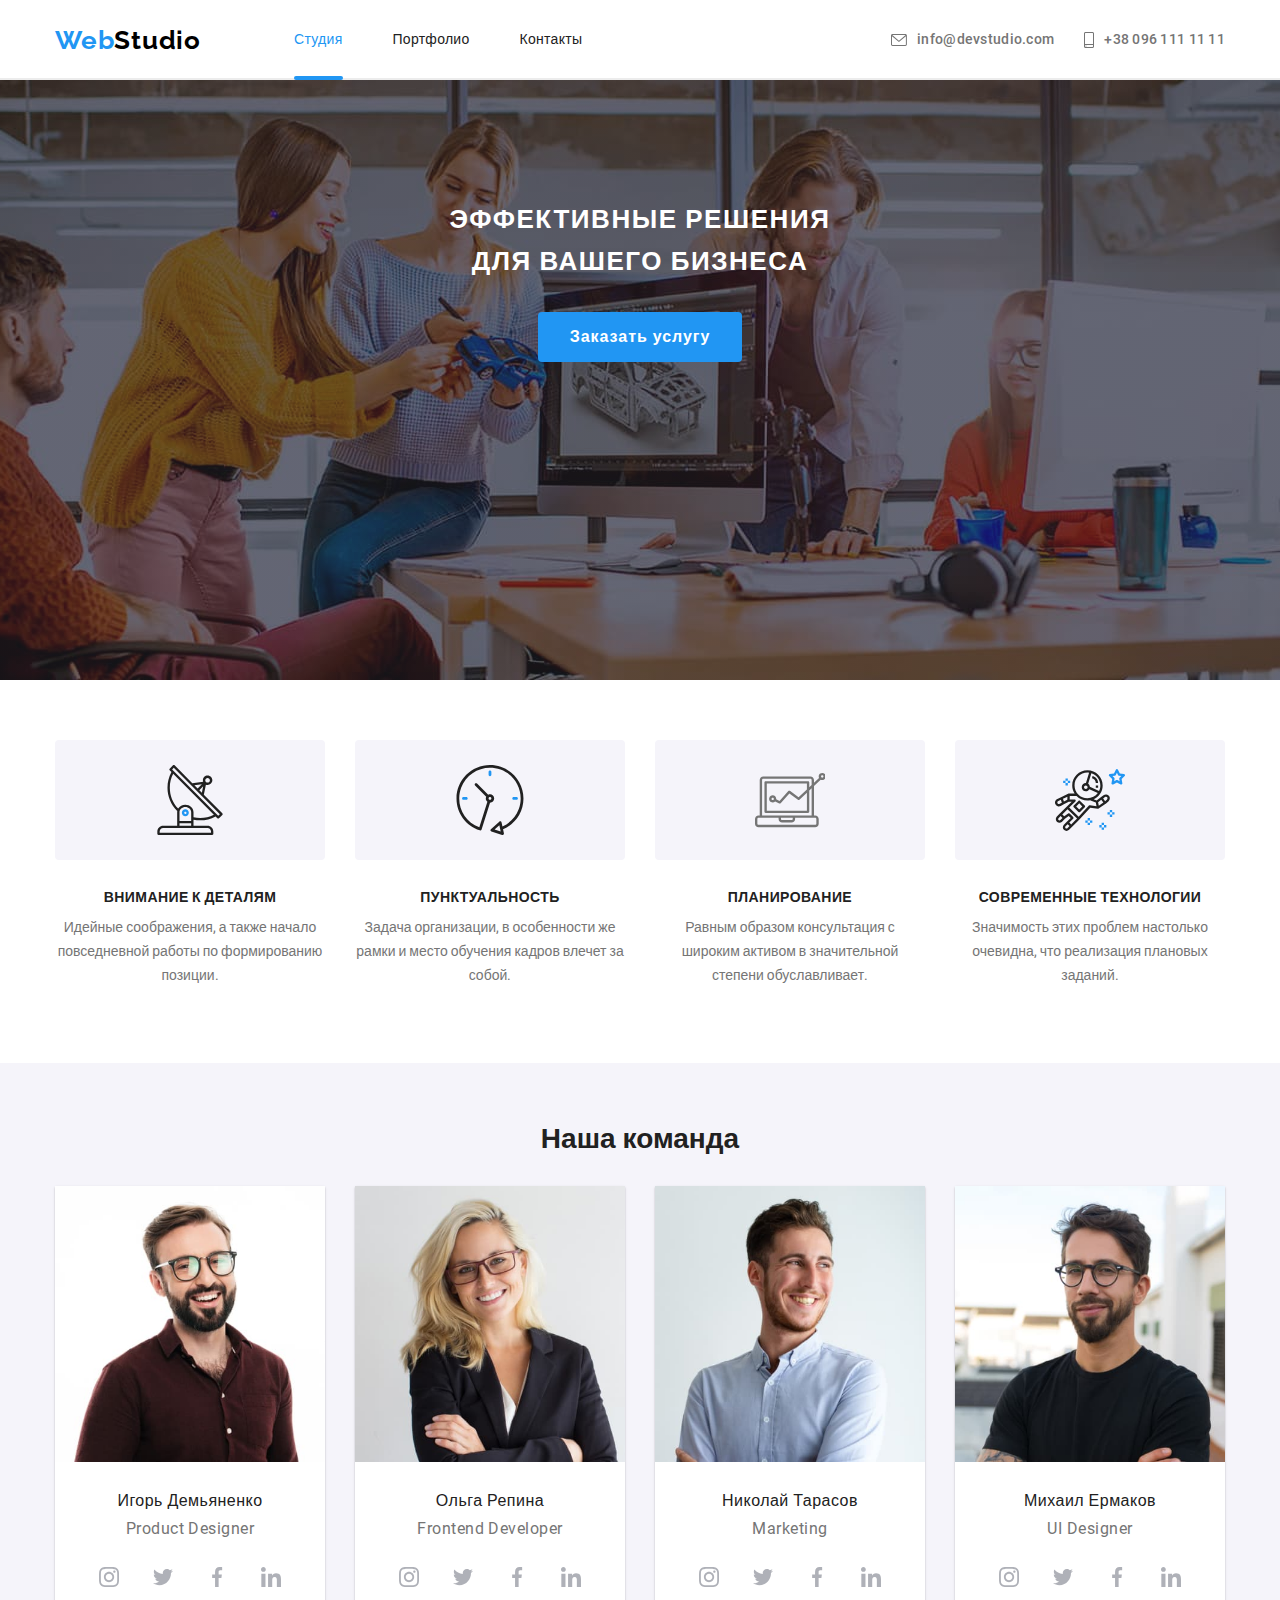
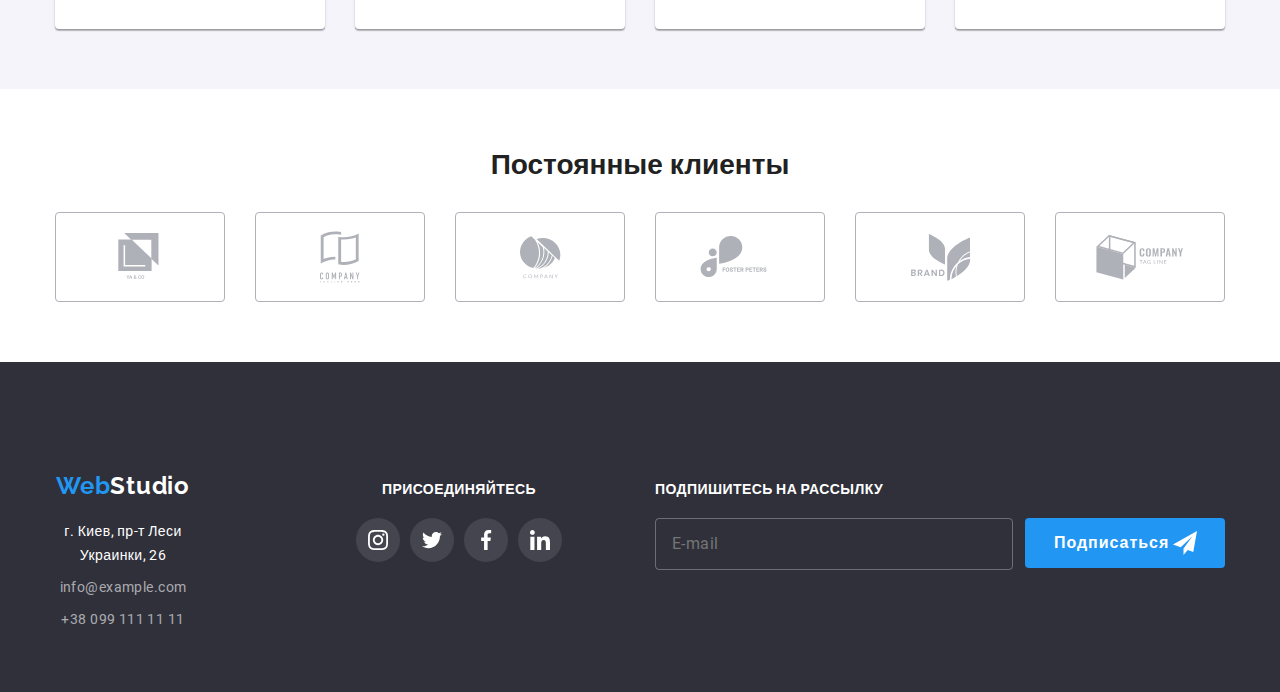
==== commit 4c8c25db: "картинки 1х и 2х,футер для таблета" ====
--- a/index.html
+++ b/index.html
@@ -17,15 +17,15 @@
             <nav class="main-nav">
 
                 <a class="logo" href="/"><span class="logo-web">Web</span>Studio</a>
-                <button type="button" class="mobile-menu is-open" 
+                <button type="button" class="mobile-menu" 
                     aria-controls="menu-container"
                     aria-expanded="false" data-menu-button>
-                   <svg width="24" height="16" aria-label="переключатель мобального меню">
+                   <svg class="menu-button" width="24" height="16" aria-label="переключатель мобального меню">
                        <use class="icon-menu" href="./images/mobyl-sprite.svg#icon-menu" ></use>
                        <use class="icon-cross" href="./images/mobyl-sprite.svg#icon-bigclose" ></use>
                    </svg>
                 </button>
-                <div class="menu-container is-open" data-menu id="menu-container">
+                <div class="menu-container" data-menu id="menu-container">
                     <ul class="navigacion">
                         <li class="item"><a class="studio" href="">Студия</a></li>
                         <li class="item"><a class="link" href="./portfolio.html">Портфолио</a></li>
@@ -126,7 +126,7 @@
             <h2 class="section-title">Наша команда</h2>
             <ul class="team">
                 <li class="item">
-                    <img src="./images/igor.jpg" alt="Игорь Демьяненко" width="270">
+                    <img src="./images/igor@1x.jpg" alt="Игорь Демьяненко" width="270">
                     <div class="team-worker">
                         <h3 class="team-name">Игорь Демьяненко</h3>
                         <p class="team-prof">Product Designer</p>
@@ -156,7 +156,7 @@
                 </li>
             
                 <li class="item">
-                    <img src="./images/olga.jpg" alt="Ольга Репина" width="270">
+                    <img src="./images/olga@1x.jpg" alt="Ольга Репина" width="270">
                     <div class="team-worker">
                         <h3 class="team-name">Ольга Репина</h3>
                         <p class="team-prof">Frontend Developer</p>
@@ -186,7 +186,7 @@
                 </li>
         
                 <li class="item">
-                    <img src="./images/kola.jpg" alt="Николай Тарасов" width="270">
+                    <img src="./images/kola@1x.jpg" alt="Николай Тарасов" width="270">
                     <div class="team-worker">
                         <h3 class="team-name">Николай Тарасов</h3>
                         <p class="team-prof">Marketing</p>
@@ -216,7 +216,7 @@
                 </li>
             
                 <li class="item">
-                    <img src="./images/misha.jpg" alt="Михаил Ермаков" width="270">
+                    <img src="./images/misha@1x.jpg" alt="Михаил Ермаков" width="270">
                     <div class="team-worker">
                         <h3 class="team-name">Михаил Ермаков</h3>
                         <p class="team-prof">UI Designer</p>
--- a/css/main.min.css
+++ b/css/main.min.css
@@ -1,2 +1,2 @@
-@font-face{font-family:'roboto';src:url(../fonts/roboto-v20-latin-regular.woff);font-style:normal;font-weight:normal}@font-face{font-family:'roboto';src:url(../fonts/roboto-v20-latin-500.woff);font-style:normal;font-weight:500}@font-face{font-family:'roboto';src:url(../fonts/roboto-v20-latin-900.woff);font-style:normal;font-weight:900}@font-face{font-family:'raleway';src:url(../fonts/raleway-v18-latin-700.woff);font-style:normal;font-weight:700}body{background-color:#fff;color:#757575;font-family:Roboto,sans-serif;font-style:normal}a{text-decoration:none}ul{list-style:none;margin:0;padding:0}h1,h2,h3,p{margin-top:0;margin-bottom:0}.img{display:block;max-width:100%;height:auto}.container{margin-left:auto;margin-right:auto;padding-left:15px;padding-right:15px}@media screen and (min-width: 480px){.container{width:480px}}@media screen and (min-width: 768px){.container{width:768px}}@media screen and (min-width: 1200px){.container{width:1200px}}.portfolio h2{font-weight:700;font-size:18px;line-height:2;letter-spacing:0.06em;color:#212121}.portfolio p{font-weight:400;font-size:16px;line-height:1.88;letter-spacing:0.03em;color:#757575}.header{font-weight:500;font-size:14px;line-height:1.14;letter-spacing:0.02em;position:relative}.header::after{content:'';height:2px;background-color:#ECECEC;position:absolute;display:block;left:0;bottom:0;width:100%}@media screen and (min-width: 768px){.navigacion,.main-nav,.main-header,.menu-container{display:flex}.navigacion .item+.item{margin-left:50px}}@media screen and (min-width: 768px) and (max-width: 1199px){.contacts .item:not(:last-child){margin-bottom:10px}.navigacion{margin-left:88px}.contacts{margin-left:auto}.menu-container{align-items:center}}@media screen and (min-width: 1200px){.contacts{display:flex;margin-left:auto}.navigacion{margin-left:93px}.contacts .telefon{padding-top:32px;padding-bottom:32px}.contacts .item+.item{margin-left:30px}}.main-nav{align-items:center;width:100%}.menu-container{width:100%}.contacts-icon,.icon{fill:currentColor}.contacts .telefon{display:inline-flex;color:#757575;align-items:center;transition:color 250ms cubic-bezier(0.4, 0, 0.2, 1)}.contacts .focus:hover,.contacts .focus:focus{color:#2196F3;fill:currentColor}.navigacion .studio{color:#2196F3;display:block;position:relative}@media screen and (min-width: 768px){.navigacion .studio{padding-top:32px;padding-bottom:32px}}.studio::after{content:'';display:block;width:100%;height:4px;background-color:#2196F3;position:absolute;left:0;bottom:0;border-radius:2px;z-index:1}.navigacion .link{color:#212121;display:block;padding-top:32px;padding-bottom:32px;transition:color 250ms cubic-bezier(0.4, 0, 0.2, 1)}.navigacion .link:hover,.navigacion .link:focus{color:#2196F3}.contacts .item svg{margin-right:10px}.logo,.logo-white{font-family:Raleway,sans-serif;font-weight:700;font-size:24px;line-height:1.16;letter-spacing:0.03em}@media screen and (min-width: 1200px){.logo{font-size:26px;line-height:1.19}}.logo{color:#000}.logo-white{color:#fff}.logo-web{color:#2196F3}.hero{text-align:center;padding-top:118px;padding-bottom:118px}.hero-cont{background:#C4C4C4;width:100%;background-image:linear-gradient(to right, rgba(47,48,58,0.4), rgba(47,48,58,0.4)),url(../images/fond.jpg);background-repeat:no-repeat;background-position:center;height:400px;max-width:480px;margin-left:auto;margin-right:auto;background-size:cover}@media screen and (min-width: 768px){.hero-cont{height:400px;max-width:768px}}@media screen and (min-width: 1200px){.hero-cont{height:600px;max-width:1600px}}.hero .hero-title{font-weight:900;font-size:26px;line-height:1.62;letter-spacing:0.06em;color:#fff;text-transform:uppercase;margin-bottom:30px}.hero-button{margin:0;font-weight:700;font-size:16px;line-height:1.88;letter-spacing:0.06em;color:#fff;background-color:#2196F3;display:inline-block;min-width:200px;height:50px;border-radius:4px;padding:10px 32px;cursor:pointer;border:none}.backdrop{position:fixed;top:0;left:0;width:100%;height:100%;background:rgba(0,0,0,0.2);opacity:1;overflow-y:scroll}@media screen and (min-width: 480px){.modal{width:450px}.modal-input,.modal-textarea{width:370px}.modal-textarea{width:370px}}@media screen and (min-width: 1200px){.modal{width:528px}.modal-input,.modal-textarea{width:448px}.modal-textarea{width:448px}}.modal{height:581px;background-color:#fff;position:absolute;top:50%;left:50%;transform:translate(-50%, -50%) scale(1);transition:transform 250ms cubic-bezier(0.4, 0, 0.2, 1);padding:40px}.backdrop.is-hidden .modal{transform:translate(-50%, -50%) scale(0.8)}.close-modal{position:absolute;top:8px;right:8px;display:block;display:flex;border-radius:50%;padding:8px;cursor:pointer;background-color:#fff;border:1px solid rgba(0,0,0,0.1);background-origin:border-box;color:#000;transition:color 250ms cubic-bezier(0.4, 0, 0.2, 1)}.close-modal .icon{fill:currentColor}.close-modal:focus .icon,.close-modal:hover .icon{color:#2196F3}.backdrop.is-hidden{opacity:0;pointer-events:none}.modal-input{display:block;height:40px;border:1px solid rgba(33,33,33,0.2);border-radius:4px;outline:none;transition:border 250ms cubic-bezier(0.4, 0, 0.2, 1)}.modal-icon{position:relative;color:#212121;transition:color 250ms cubic-bezier(0.4, 0, 0.2, 1)}.modal-icon .icon{position:absolute;left:12px;top:50%;transform:translateY(-50%);fill:currentColor}.modal-field{display:block;font-weight:400;font-size:12px;line-height:1.16;letter-spacing:0.01em;margin-bottom:4px;text-align:left;color:#757575;margin-top:10px}.label-check{display:block;font-weight:400;font-size:14px;line-height:1.71;letter-spacing:0.03em;margin-left:36px;color:#757575}.modal-textarea{display:block;height:120px;border:1px solid rgba(33,33,33,0.2);border-radius:4px;outline:none;transition:border 250ms cubic-bezier(0.4, 0, 0.2, 1)}.modal-textarea::placeholder{font-weight:normal;font-size:12px;line-height:1.16;letter-spacing:0.01em;color:rgba(117,117,117,0.5);padding:12px 16px}.modal-textarea:focus{padding:12px 16px;border-color:#2196F3}.modal-check{display:flex;margin-top:20px;align-items:center;position:relative}.modal-input:not(:placeholder-shown),.modal-input:focus{padding-left:40px;border-color:#2196F3}.modal-input:focus+.icon{color:#2196F3}.hero-button.check{display:block;margin-right:auto;margin-left:auto}.check-input{margin-left:12px;margin-right:8px}.modal-check::before{display:block;content:'';position:absolute;top:5px;left:11px;width:16px;height:15px;border-radius:2px;border:2px solid #212121;transition:border 250ms cubic-bezier(0.4, 0, 0.2, 1),color 250ms cubic-bezier(0.4, 0, 0.2, 1),background-color 250ms cubic-bezier(0.4, 0, 0.2, 1)}.check-input:focus+.modal-check::before{border-color:#2196F3}.check-input:checked+.modal-check::before{background-color:#2196F3;background-image:url(../images/icon-check18.svg);background-size:contain;background-origin:border-box;border-color:#2196F3}.modal-form{text-align:center}.hero-button.check{margin-top:30px}.hero-button.check:hover,.hero-button.check:focus{background-color:#188CE8}.modal-title{font-weight:700;font-size:20px;line-height:1.15;text-align:center;letter-spacing:0.03em;color:#212121;margin-bottom:12px}.modal-field+.modal-field{margin-top:10px}.modal-link{text-decoration:underline;color:#2196F3}.our-quality{padding-top:60px;padding-bottom:60px}.visually-hidder{position:absolute;width:1px;height:1px;margin:-1px;border:0;padding:0;clip:rect(0 0 0 0);overflow:hidden}.quality .quality-title{color:#212121;font-weight:700;font-size:14px;line-height:1.14;letter-spacing:0.03em;text-transform:uppercase;margin-bottom:10px;text-align:center}.quality .quality-text{font-weight:400;font-size:14px;line-height:1.71}@media screen and (min-width: 768px){.our-quality .quality{display:flex;flex-wrap:wrap;margin:-15px;justify-content:center;text-align:center}.quality-item{width:354px;margin:15px}}@media screen and (min-width: 1200px){.our-quality .quality{display:flex;flex-wrap:wrap;margin:-15px;justify-content:center;text-align:center}.quality-item{width:270px;margin:15px}}.quality-item:not(:last-child){margin-bottom:30px}.quality-item .icon{height:120px;border-radius:4px;background:#F5F4FA;margin-bottom:30px;display:flex;justify-content:center;align-items:center}.section-title{color:#212121;font-weight:700;font-size:28px;line-height:1.17;text-align:center;margin-bottom:30px}.section-work{display:none}.section-team{background-color:#F5F4FA;padding-top:60px;padding-bottom:60px;text-align:center}.team .item{box-shadow:0px 1px 3px rgba(0,0,0,0.12),0px 1px 1px rgba(0,0,0,0.14),0px 2px 1px rgba(0,0,0,0.2);border-radius:0px 0px 4px 4px;background:#fff;width:450px}.team-worker{padding:30px 122px 24px 122px;text-align:center}@media screen and (min-width: 768px){.section-team .team{display:flex;flex-wrap:wrap;margin:-15px}.section-team .item{width:354px;margin:15px}.team-worker{padding:30px 74px 24px 74px;text-align:center}}@media screen and (min-width: 1200px){.section-team .team{display:flex;flex-wrap:wrap;margin:-15px}.section-team .item{width:270px;margin:15px}.team-worker{padding:30px 32px;text-align:center}}.team img{display:block}.team .team-name{color:#212121;font-weight:500;font-size:16px;line-height:1.18;letter-spacing:0.03em;margin-bottom:10px}.team .team-prof{font-weight:400;font-size:16px;line-height:1.18;letter-spacing:0.03em;margin-bottom:16px}.team-worker .network .icon,.clients-link .icon{fill:currentColor}.network-link .link{display:flex;width:44px;height:44px;justify-content:center;align-items:center;color:#AFB1B8;border-radius:50%;transition:color 250ms cubic-bezier(0.4, 0, 0.2, 1),background 250ms cubic-bezier(0.4, 0, 0.2, 1)}.network-link .link:hover,.network-link .link:focus{color:#fff;background:#2196F3}.network{display:flex}a{display:block}.clients{padding-bottom:60px;padding-top:60px}.clients h2{margin-bottom:30px}.clients-list{display:flex;flex-wrap:wrap;margin:-15px}@media screen and (max-width: 480px){.clients .clients-link{width:calc((100% - 2 * 15px) / 2)}}.clients-link .link{display:flex;border-radius:4px;margin:15px;border:1px solid #AFB1B8;justify-content:center;align-items:center;color:#AFB1B8;transition:color 250ms cubic-bezier(0.4, 0, 0.2, 1),border 250ms cubic-bezier(0.4, 0, 0.2, 1)}@media screen and (min-width: 480px) and (max-width: 767px){.clients-link .link{width:210px;height:90px}}@media screen and (min-width: 768px) and (max-width: 1199px){.clients-link .link{width:226px;height:90px}}@media screen and (min-width: 1200px){.clients-link .link{width:170px;height:90px}}.clients-link .link:hover,.clients-link .link:focus{border:1px solid #2196F3;color:#2196F3;border-radius:4px}.footer{background-color:#2F303A;font-weight:400;font-size:14px;line-height:1.71;letter-spacing:0.03em;padding-top:60px;padding-bottom:60px}.footer .address{color:#fff;font-style:normal}.footer-address{margin-top:20px}.text-form{display:block}.social-networks{font-size:14px;font-weight:700;line-height:1.14;letter-spacing:0.03em;text-transform:uppercase;color:#fff;margin-bottom:20px;margin-top:60px}.address-tel{font-size:14px;line-height:1.71;letter-spacing:0.03em;font-style:normal;color:rgba(255,255,255,0.6);margin-top:8px}@media screen and (max-width: 767px){.footer{text-align:center}.network{justify-content:center}.form-input{margin-bottom:20px}}@media screen and (min-width: 768px){.footer .tablet-flex{display:flex;align-items:baseline;justify-content:center}.footer .social{margin-left:165px}.footer{text-align:center}.form-input{margin-bottom:20px;margin-right:auto;margin-left:auto}}@media screen and (min-width: 1200px){.footer .container{display:flex;align-items:baseline}.form{margin-left:93px;align-items:flex-end;justify-content:flex-start}.form-subscribe{display:flex}.text-form{display:block}.form-input{margin-right:12px}}.network{display:flex}.hero-button.form-btn{padding:10px 29px;text-align:left;position:relative}.form .icon{position:absolute;top:50%;transform:translateY(-50%);right:28px}.social .link{background:#44454E;transition:background 250ms cubic-bezier(0.4, 0, 0.2, 1)}.network .network-link+.network-link{margin-left:10px}.social .network .link{border-radius:50%}.social .network-link .icon{fill:#fff}.footer .network-link .link:hover,.footer .network-link .link:focus{background:#2196F3}.form-input{display:block;font-size:16px;line-height:1.25;color:rgba(255,255,255,0.6);letter-spacing:0.03em;min-width:450px;padding:15px 16px;cursor:pointer;border:1px solid rgba(255,255,255,0.3);border-radius:4px;background:none}.text-form{display:block}.mobile-menu{display:block;margin:0px;border:none;margin-left:auto;background-color:transparent}@media screen and (min-width: 768px){.mobile-menu{display:none}}.mobile-menu .icon-cross{display:none}.mobile-menu.is-open .icon-cross{display:block}.mobile-menu.is-open .icon-menu{display:none}@media screen and (max-width: 767px){.main-nav{display:flex}.navigacion .item a{display:inline}.navigacion .item:not(:last-child){margin-bottom:40px}.navigacion .studio{padding-bottom:8px}.contacts{margin-top:60px}.contacts .item:not(:last-child){margin-bottom:16px}.menu-container{display:none;text-align:center;position:absolute;left:0;width:100%;top:100%;background-color:#fff;padding:60px 100px}.menu-container.is-open{display:block}}
+@font-face{font-family:'roboto';src:url(../fonts/roboto-v20-latin-regular.woff);font-style:normal;font-weight:normal}@font-face{font-family:'roboto';src:url(../fonts/roboto-v20-latin-500.woff);font-style:normal;font-weight:500}@font-face{font-family:'roboto';src:url(../fonts/roboto-v20-latin-900.woff);font-style:normal;font-weight:900}@font-face{font-family:'raleway';src:url(../fonts/raleway-v18-latin-700.woff);font-style:normal;font-weight:700}body{background-color:#fff;color:#757575;font-family:Roboto,sans-serif;font-style:normal}a{text-decoration:none}ul{list-style:none;margin:0;padding:0}h1,h2,h3,p{margin-top:0;margin-bottom:0}.img{display:block;max-width:100%;height:auto}.container{margin-left:auto;margin-right:auto;padding-left:15px;padding-right:15px}@media screen and (min-width: 480px){.container{width:480px}}@media screen and (min-width: 768px){.container{width:768px}}@media screen and (min-width: 1200px){.container{width:1200px}}.portfolio h2{font-weight:700;font-size:18px;line-height:2;letter-spacing:0.06em;color:#212121}.portfolio p{font-weight:400;font-size:16px;line-height:1.88;letter-spacing:0.03em;color:#757575}.header{font-weight:500;font-size:14px;line-height:1.14;letter-spacing:0.02em;position:relative}.header::after{content:'';height:2px;background-color:#ECECEC;position:absolute;display:block;left:0;bottom:0;width:100%}@media screen and (min-width: 768px){.navigacion,.main-nav,.main-header,.menu-container{display:flex}.navigacion .item+.item{margin-left:50px}}@media screen and (min-width: 768px) and (max-width: 1199px){.contacts .item:not(:last-child){margin-bottom:10px}.navigacion{margin-left:88px}.contacts{margin-left:auto}.menu-container{align-items:center}}@media screen and (min-width: 1200px){.contacts{display:flex;margin-left:auto}.navigacion{margin-left:93px}.contacts .telefon{padding-top:32px;padding-bottom:32px}.contacts .item+.item{margin-left:30px}}.main-nav{align-items:center;width:100%}.menu-container{width:100%}.contacts-icon,.icon{fill:currentColor}.contacts .telefon{display:inline-flex;color:#757575;align-items:center;transition:color 250ms cubic-bezier(0.4, 0, 0.2, 1)}.contacts .focus:hover,.contacts .focus:focus{color:#2196F3;fill:currentColor}.navigacion .studio{color:#2196F3;display:block;position:relative}@media screen and (min-width: 768px){.navigacion .studio{padding-top:32px;padding-bottom:32px}}.studio::after{content:'';display:block;width:100%;height:4px;background-color:#2196F3;position:absolute;left:0;bottom:0;border-radius:2px;z-index:1}.navigacion .link{color:#212121;display:block;padding-top:32px;padding-bottom:32px;transition:color 250ms cubic-bezier(0.4, 0, 0.2, 1)}.navigacion .link:hover,.navigacion .link:focus{color:#2196F3}.contacts .item svg{margin-right:10px}.logo,.logo-white{font-family:Raleway,sans-serif;font-weight:700;font-size:24px;line-height:1.16;letter-spacing:0.03em}@media screen and (min-width: 1200px){.logo{font-size:26px;line-height:1.19}}.logo{color:#000}.logo-white{color:#fff}.logo-web{color:#2196F3}.hero{text-align:center;padding-top:118px;padding-bottom:118px}.hero-cont{background:#C4C4C4;width:100%;background-image:linear-gradient(to right, rgba(47,48,58,0.4), rgba(47,48,58,0.4)),url(../images/fond.jpg);background-repeat:no-repeat;background-position:center;height:400px;margin-left:auto;margin-right:auto;background-size:cover}@media screen and (min-device-pixel-ratio: 2), screen and (min-resolution: 192dpi), screen and (min-resolution: 2dppx){.hero-cont{background-image:linear-gradient(to right, rgba(47,48,58,0.4), rgba(47,48,58,0.4)),url(../images/fond@2x.jpg)}}@media screen and (min-width: 1200px){.hero-cont{height:600px}}.hero .hero-title{font-weight:900;font-size:26px;line-height:1.62;letter-spacing:0.06em;color:#fff;text-transform:uppercase;margin-bottom:30px}.hero-button{margin:0;font-weight:700;font-size:16px;line-height:1.88;letter-spacing:0.06em;color:#fff;background-color:#2196F3;display:inline-block;min-width:200px;height:50px;border-radius:4px;padding:10px 32px;cursor:pointer;border:none}.backdrop{position:fixed;top:0;left:0;width:100%;height:100%;background:rgba(0,0,0,0.2);opacity:1;overflow-y:scroll}@media screen and (min-width: 480px){.modal{width:450px}.modal-input,.modal-textarea{width:370px}.modal-textarea{width:370px}}@media screen and (min-width: 1200px){.modal{width:528px}.modal-input,.modal-textarea{width:448px}.modal-textarea{width:448px}}.modal{height:581px;background-color:#fff;position:absolute;top:50%;left:50%;transform:translate(-50%, -50%) scale(1);transition:transform 250ms cubic-bezier(0.4, 0, 0.2, 1);padding:40px}.backdrop.is-hidden .modal{transform:translate(-50%, -50%) scale(0.8)}.close-modal{position:absolute;top:8px;right:8px;display:block;display:flex;border-radius:50%;padding:8px;cursor:pointer;background-color:#fff;border:1px solid rgba(0,0,0,0.1);background-origin:border-box;color:#000;transition:color 250ms cubic-bezier(0.4, 0, 0.2, 1)}.close-modal .icon{fill:currentColor}.close-modal:focus .icon,.close-modal:hover .icon{color:#2196F3}.backdrop.is-hidden{opacity:0;pointer-events:none}.modal-input{display:block;height:40px;border:1px solid rgba(33,33,33,0.2);border-radius:4px;outline:none;transition:border 250ms cubic-bezier(0.4, 0, 0.2, 1)}.modal-icon{position:relative;color:#212121;transition:color 250ms cubic-bezier(0.4, 0, 0.2, 1)}.modal-icon .icon{position:absolute;left:12px;top:50%;transform:translateY(-50%);fill:currentColor}.modal-field{display:block;font-weight:400;font-size:12px;line-height:1.16;letter-spacing:0.01em;margin-bottom:4px;text-align:left;color:#757575;margin-top:10px}.label-check{display:block;font-weight:400;font-size:14px;line-height:1.71;letter-spacing:0.03em;margin-left:36px;color:#757575}.modal-textarea{display:block;height:120px;border:1px solid rgba(33,33,33,0.2);border-radius:4px;outline:none;transition:border 250ms cubic-bezier(0.4, 0, 0.2, 1)}.modal-textarea::placeholder{font-weight:normal;font-size:12px;line-height:1.16;letter-spacing:0.01em;color:rgba(117,117,117,0.5);padding:12px 16px}.modal-textarea:focus{padding:12px 16px;border-color:#2196F3}.modal-check{display:flex;margin-top:20px;align-items:center;position:relative}.modal-input:not(:placeholder-shown),.modal-input:focus{padding-left:40px;border-color:#2196F3}.modal-input:focus+.icon{color:#2196F3}.hero-button.check{display:block;margin-right:auto;margin-left:auto}.check-input{margin-left:12px;margin-right:8px}.modal-check::before{display:block;content:'';position:absolute;top:5px;left:11px;width:16px;height:15px;border-radius:2px;border:2px solid #212121;transition:border 250ms cubic-bezier(0.4, 0, 0.2, 1),color 250ms cubic-bezier(0.4, 0, 0.2, 1),background-color 250ms cubic-bezier(0.4, 0, 0.2, 1)}.check-input:focus+.modal-check::before{border-color:#2196F3}.check-input:checked+.modal-check::before{background-color:#2196F3;background-image:url(../images/icon-check18.svg);background-size:contain;background-origin:border-box;border-color:#2196F3}.modal-form{text-align:center}.hero-button.check{margin-top:30px}.hero-button.check:hover,.hero-button.check:focus{background-color:#188CE8}.modal-title{font-weight:700;font-size:20px;line-height:1.15;text-align:center;letter-spacing:0.03em;color:#212121;margin-bottom:12px}.modal-field+.modal-field{margin-top:10px}.modal-link{text-decoration:underline;color:#2196F3}.our-quality{padding-top:60px;padding-bottom:60px}.visually-hidder{position:absolute;width:1px;height:1px;margin:-1px;border:0;padding:0;clip:rect(0 0 0 0);overflow:hidden}.quality .quality-title{color:#212121;font-weight:700;font-size:14px;line-height:1.14;letter-spacing:0.03em;text-transform:uppercase;margin-bottom:10px;text-align:center}.quality .quality-text{font-weight:400;font-size:14px;line-height:1.71}@media screen and (min-width: 768px){.our-quality .quality{display:flex;flex-wrap:wrap;margin:-15px;justify-content:center;text-align:center}.quality-item{width:354px;margin:15px}}@media screen and (min-width: 1200px){.our-quality .quality{display:flex;flex-wrap:wrap;margin:-15px;justify-content:center;text-align:center}.quality-item{width:270px;margin:15px}}.quality-item:not(:last-child){margin-bottom:30px}.quality-item .icon{height:120px;border-radius:4px;background:#F5F4FA;margin-bottom:30px;display:flex;justify-content:center;align-items:center}.section-title{color:#212121;font-weight:700;font-size:28px;line-height:1.17;text-align:center;margin-bottom:30px}.section-work{display:none}.section-team{background-color:#F5F4FA;padding-top:60px;padding-bottom:60px;text-align:center}.team .item{box-shadow:0px 1px 3px rgba(0,0,0,0.12),0px 1px 1px rgba(0,0,0,0.14),0px 2px 1px rgba(0,0,0,0.2);border-radius:0px 0px 4px 4px;background:#fff;width:450px}.team-worker{padding:30px 122px 24px 122px;text-align:center}@media screen and (min-width: 768px){.section-team .team{display:flex;flex-wrap:wrap;margin:-15px}.section-team .item{width:354px;margin:15px}.team-worker{padding:30px 74px 24px 74px;text-align:center}}@media screen and (min-width: 1200px){.section-team .team{display:flex;flex-wrap:wrap;margin:-15px}.section-team .item{width:270px;margin:15px}.team-worker{padding:30px 32px;text-align:center}}.team img{display:block}.team .team-name{color:#212121;font-weight:500;font-size:16px;line-height:1.18;letter-spacing:0.03em;margin-bottom:10px}.team .team-prof{font-weight:400;font-size:16px;line-height:1.18;letter-spacing:0.03em;margin-bottom:16px}.team-worker .network .icon,.clients-link .icon{fill:currentColor}.network-link .link{display:flex;width:44px;height:44px;justify-content:center;align-items:center;color:#AFB1B8;border-radius:50%;transition:color 250ms cubic-bezier(0.4, 0, 0.2, 1),background 250ms cubic-bezier(0.4, 0, 0.2, 1)}.network-link .link:hover,.network-link .link:focus{color:#fff;background:#2196F3}.network{display:flex}a{display:block}.clients{padding-bottom:60px;padding-top:60px}.clients h2{margin-bottom:30px}.clients-list{display:flex;flex-wrap:wrap;margin:-15px}@media screen and (max-width: 480px){.clients .clients-link{width:calc((100% - 2 * 15px) / 2)}}.clients-link .link{display:flex;border-radius:4px;margin:15px;border:1px solid #AFB1B8;justify-content:center;align-items:center;color:#AFB1B8;transition:color 250ms cubic-bezier(0.4, 0, 0.2, 1),border 250ms cubic-bezier(0.4, 0, 0.2, 1)}@media screen and (min-width: 480px) and (max-width: 767px){.clients-link .link{width:210px;height:90px}}@media screen and (min-width: 768px) and (max-width: 1199px){.clients-link .link{width:226px;height:90px}}@media screen and (min-width: 1200px){.clients-link .link{width:170px;height:90px}}.clients-link .link:hover,.clients-link .link:focus{border:1px solid #2196F3;color:#2196F3;border-radius:4px}.filter-button{font-weight:500;font-size:16px;line-height:1.62;text-align:center;letter-spacing:0.03em;color:#212121;font-family:Roboto,sans-serif;border-radius:4px;padding:6px 22px;border-style:none;transition:color 250ms cubic-bezier(0.4, 0, 0.2, 1),background-color 250ms cubic-bezier(0.4, 0, 0.2, 1),box-shadow 250ms cubic-bezier(0.4, 0, 0.2, 1)}.filter .filter-button:hover,.filter .filter-button:focus{color:#fff;background-color:#2196F3;box-shadow:0px 3px 1px rgba(0,0,0,0.1),0px 1px 2px rgba(0,0,0,0.08),0px 2px 2px rgba(0,0,0,0.12)}.filter{display:flex;flex-wrap:wrap}@media screen and (min-width: 1200px){.filter{justify-content:center;margin-bottom:50px}}@media screen and (min-width: 768px){.filter{margin-bottom:30px;justify-content:center}}@media screen and (min-width: 480px){.projects.container{padding:60px 15px}}@media screen and (min-width: 1200px){.projects.container{padding-top:94px;padding-bottom:94px}}.filter .item+.item{margin-left:8px}.examples .item a{display:block}.examples .item img{display:block;max-width:100%;height:auto}@media screen and (max-width: 767px){.examples .item{width:450px}.examples img{width:450px}.filter .item{margin-top:15px}.portfolio .filter{margin-top:-15px;margin-bottom:40px}}@media screen and (min-width: 768px) and (max-width: 1199px){.examples .item{width:354px;margin:15px}.examples{display:flex;flex-wrap:wrap;margin:-15px}}.examples-content{padding:20px 24px;border:1px solid #EEEEEE;border-top:none}.examples-text{margin-bottom:4px}@media screen and (min-width: 1200px){.examples{display:flex;flex-wrap:wrap;margin:-15px}.examples .item{margin:15px;width:370px}}.examples .overlay{position:absolute;top:0;left:0;width:100%;height:100%;padding:63px 24px;font-family:Roboto,sans-serif;font-weight:400;font-size:18px;line-height:1.56;letter-spacing:0.03em;background:rgba(33,150,243,0.9);color:#fff;transform:translateY(100%);transition:transform 250ms cubic-bezier(0.4, 0, 0.2, 1)}.examples .link{transition:box-shadow 250ms cubic-bezier(0.4, 0, 0.2, 1)}.examples .link:hover{box-shadow:0px 1px 1px rgba(0,0,0,0.12),0px 4px 4px rgba(0,0,0,0.06),1px 4px 6px rgba(0,0,0,0.16)}.examples .img-overlay{position:relative;overflow:hidden}.examples .link:hover .overlay{transform:translate(0)}.examples .link:focus .overlay{transform:translate(0)}.footer{background-color:#2F303A;font-weight:400;font-size:14px;line-height:1.71;letter-spacing:0.03em;padding-top:60px;padding-bottom:60px}.footer .address{color:#fff;font-style:normal}.footer-address{margin-top:20px}.text-form{display:block}.social-networks{font-size:14px;font-weight:700;line-height:1.14;letter-spacing:0.03em;text-transform:uppercase;color:#fff;margin-bottom:20px;margin-top:60px}.address-tel{font-size:14px;line-height:1.71;letter-spacing:0.03em;font-style:normal;color:rgba(255,255,255,0.6);margin-top:8px}@media screen and (max-width: 767px){.footer{text-align:center}.network{justify-content:center}.form-input{margin-bottom:20px;width:450px}}@media screen and (min-width: 768px){.footer .tablet-flex{display:flex;align-items:baseline;justify-content:center}.footer .social{margin-left:165px}.footer{text-align:center}.form-input{margin-bottom:20px;margin-right:auto;margin-left:auto;width:450px}}@media screen and (min-width: 1200px){.footer .container{display:flex;align-items:baseline}.text-form{text-align:left}.form-input{width:358px}.form{margin-left:93px;align-items:flex-end;justify-content:flex-start}.form-subscribe{display:flex}.text-form{display:block}.form-input{margin-right:12px}}.network{display:flex}.hero-button.form-btn{padding:10px 29px;text-align:left;position:relative}.form .icon{position:absolute;top:50%;transform:translateY(-50%);right:28px}.social .link{background:#44454E;transition:background 250ms cubic-bezier(0.4, 0, 0.2, 1)}.network .network-link+.network-link{margin-left:10px}.social .network .link{border-radius:50%}.social .network-link .icon{fill:#fff}.footer .network-link .link:hover,.footer .network-link .link:focus{background:#2196F3}.form-input{display:block;font-size:16px;line-height:1.25;color:rgba(255,255,255,0.6);letter-spacing:0.03em;padding:15px 16px;cursor:pointer;border:1px solid rgba(255,255,255,0.3);border-radius:4px;background:none}.text-form{display:block}.mobile-menu{display:block;margin:0px;border:none;margin-left:auto;background-color:transparent}@media screen and (min-width: 768px){.mobile-menu{display:none}}.mobile-menu{cursor:pointer;color:#212121}.menu-button{fill:currentColor}.mobile-menu:focus .menu-button,.mobile-menu:hover .menu-button{color:#2196F3}.mobile-menu{cursor:pointer;color:#212121}.mobile-menu .icon-cross{display:none}.mobile-menu.is-open .icon-cross{display:block}.mobile-menu.is-open .icon-menu{display:none}@media screen and (max-width: 767px){.main-nav{display:flex}.navigacion .item a{display:inline}.navigacion .item:not(:last-child){margin-bottom:40px}.navigacion .studio{padding-bottom:8px}.contacts{margin-top:60px}.contacts .item:not(:last-child){margin-bottom:16px}.menu-container{display:none;text-align:center;position:absolute;left:0;width:100%;top:100%;background-color:#fff;padding:60px 100px}.menu-container.is-open{display:block}}
 /*# sourceMappingURL=main.min.css.map */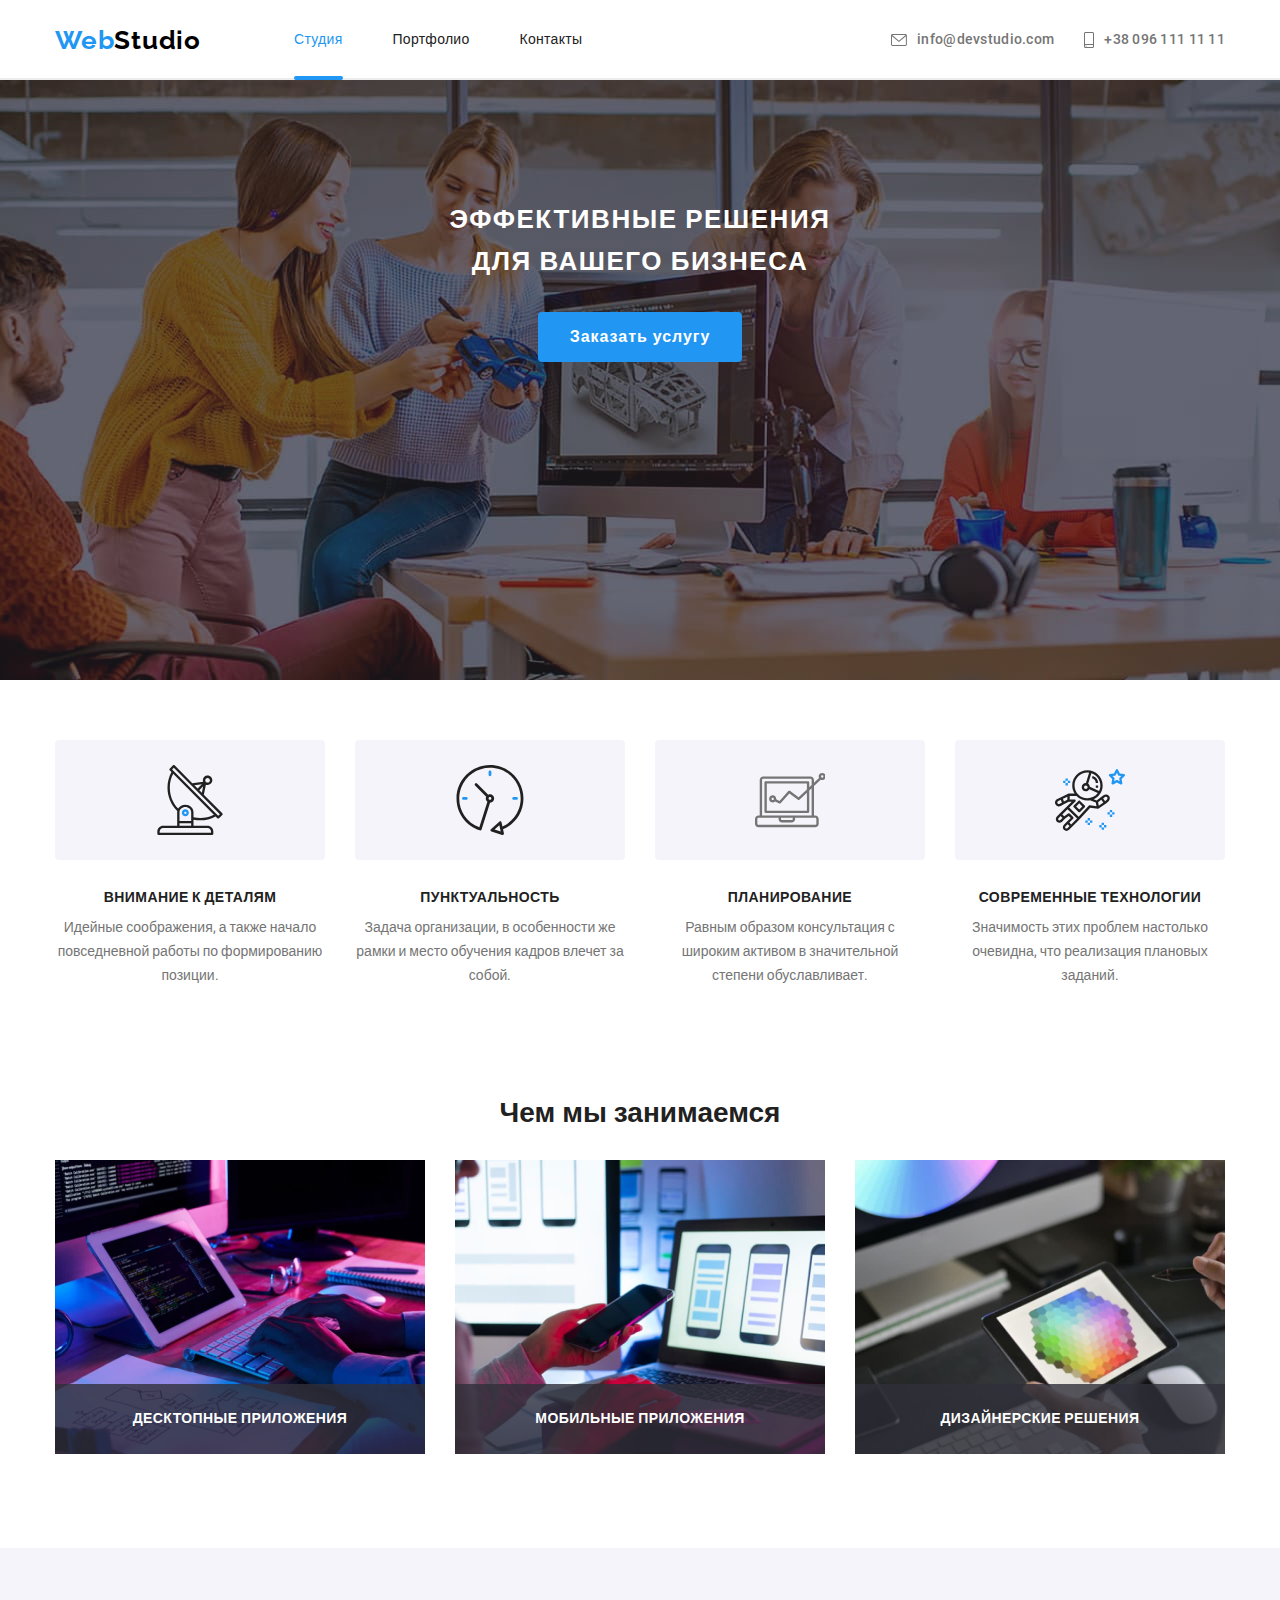
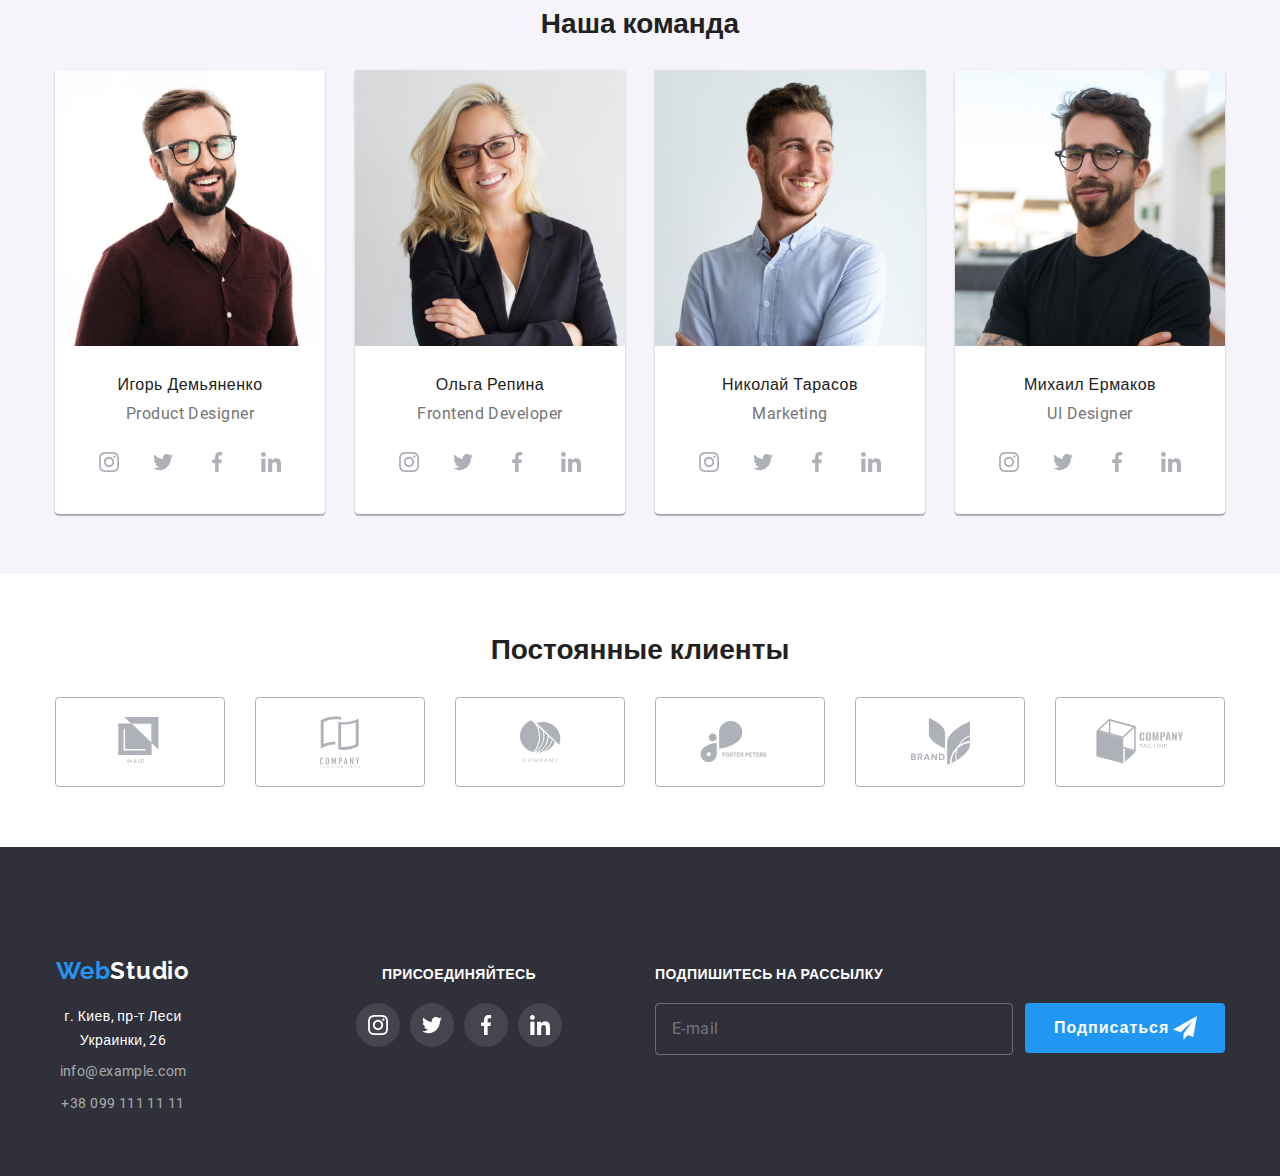
==== commit d7a4340d: "картинки 2х" ====
--- a/index.html
+++ b/index.html
@@ -107,15 +107,21 @@
             <h2 class="section-title">Чем мы занимаемся</h2>
             <ul class="section-work-list">
                 <li class="item">
-                    <img src="./images/box1.jpg" alt="" width="370">
+                    <img src="./images/box1.jpg" 
+                    alt="" width="370"
+                    srcset="./images/box@2x.jpg">
                     <span class="work-overlay">Десктопные приложения</span>
                 </li>
                 <li class="item">
-                    <img src="./images/box2.jpg" alt="" width="370">
+                    <img src="./images/box2.jpg" 
+                    alt="" width="370"
+                    srcset="./images/box2@2x.jpg">
                     <span class="work-overlay">Мобильные приложения</span>
                 </li>
                 <li class="item">
-                    <img src="./images/box3.jpg" alt="" width="370">
+                    <img src="./images/box3.jpg" 
+                    alt="" width="370"
+                    srcset="./images/box3@3x.jpg">
                     <span class="work-overlay">Дизайнерские решения</span>
                 </li>
             </ul>
@@ -126,7 +132,10 @@
             <h2 class="section-title">Наша команда</h2>
             <ul class="team">
                 <li class="item">
-                    <img src="./images/igor@1x.jpg" alt="Игорь Демьяненко" width="270">
+                    <img src="./images/igor@1x.jpg" 
+                    alt="Игорь Демьяненко"
+                    srcset="./images/igor@2x.jpg"
+                    >
                     <div class="team-worker">
                         <h3 class="team-name">Игорь Демьяненко</h3>
                         <p class="team-prof">Product Designer</p>
@@ -156,7 +165,8 @@
                 </li>
             
                 <li class="item">
-                    <img src="./images/olga@1x.jpg" alt="Ольга Репина" width="270">
+                    <img src="./images/olga@1x.jpg" alt="Ольга Репина"
+                    srcset="./images/olga@2x.jpg">
                     <div class="team-worker">
                         <h3 class="team-name">Ольга Репина</h3>
                         <p class="team-prof">Frontend Developer</p>
@@ -186,7 +196,9 @@
                 </li>
         
                 <li class="item">
-                    <img src="./images/kola@1x.jpg" alt="Николай Тарасов" width="270">
+                    <img src="./images/kola@1x.jpg" 
+                    alt="Николай Тарасов"
+                    srcset="./images/kola@2x.jpg">
                     <div class="team-worker">
                         <h3 class="team-name">Николай Тарасов</h3>
                         <p class="team-prof">Marketing</p>
@@ -216,7 +228,9 @@
                 </li>
             
                 <li class="item">
-                    <img src="./images/misha@1x.jpg" alt="Михаил Ермаков" width="270">
+                    <img src="./images/misha@1x.jpg" 
+                    alt="Михаил Ермаков"
+                    srcset="./images/misha@2x.jpg">
                     <div class="team-worker">
                         <h3 class="team-name">Михаил Ермаков</h3>
                         <p class="team-prof">UI Designer</p>
--- a/css/main.min.css
+++ b/css/main.min.css
@@ -1,2 +1,2 @@
-@font-face{font-family:'roboto';src:url(../fonts/roboto-v20-latin-regular.woff);font-style:normal;font-weight:normal}@font-face{font-family:'roboto';src:url(../fonts/roboto-v20-latin-500.woff);font-style:normal;font-weight:500}@font-face{font-family:'roboto';src:url(../fonts/roboto-v20-latin-900.woff);font-style:normal;font-weight:900}@font-face{font-family:'raleway';src:url(../fonts/raleway-v18-latin-700.woff);font-style:normal;font-weight:700}body{background-color:#fff;color:#757575;font-family:Roboto,sans-serif;font-style:normal}a{text-decoration:none}ul{list-style:none;margin:0;padding:0}h1,h2,h3,p{margin-top:0;margin-bottom:0}.img{display:block;max-width:100%;height:auto}.container{margin-left:auto;margin-right:auto;padding-left:15px;padding-right:15px}@media screen and (min-width: 480px){.container{width:480px}}@media screen and (min-width: 768px){.container{width:768px}}@media screen and (min-width: 1200px){.container{width:1200px}}.portfolio h2{font-weight:700;font-size:18px;line-height:2;letter-spacing:0.06em;color:#212121}.portfolio p{font-weight:400;font-size:16px;line-height:1.88;letter-spacing:0.03em;color:#757575}.header{font-weight:500;font-size:14px;line-height:1.14;letter-spacing:0.02em;position:relative}.header::after{content:'';height:2px;background-color:#ECECEC;position:absolute;display:block;left:0;bottom:0;width:100%}@media screen and (min-width: 768px){.navigacion,.main-nav,.main-header,.menu-container{display:flex}.navigacion .item+.item{margin-left:50px}}@media screen and (min-width: 768px) and (max-width: 1199px){.contacts .item:not(:last-child){margin-bottom:10px}.navigacion{margin-left:88px}.contacts{margin-left:auto}.menu-container{align-items:center}}@media screen and (min-width: 1200px){.contacts{display:flex;margin-left:auto}.navigacion{margin-left:93px}.contacts .telefon{padding-top:32px;padding-bottom:32px}.contacts .item+.item{margin-left:30px}}.main-nav{align-items:center;width:100%}.menu-container{width:100%}.contacts-icon,.icon{fill:currentColor}.contacts .telefon{display:inline-flex;color:#757575;align-items:center;transition:color 250ms cubic-bezier(0.4, 0, 0.2, 1)}.contacts .focus:hover,.contacts .focus:focus{color:#2196F3;fill:currentColor}.navigacion .studio{color:#2196F3;display:block;position:relative}@media screen and (min-width: 768px){.navigacion .studio{padding-top:32px;padding-bottom:32px}}.studio::after{content:'';display:block;width:100%;height:4px;background-color:#2196F3;position:absolute;left:0;bottom:0;border-radius:2px;z-index:1}.navigacion .link{color:#212121;display:block;padding-top:32px;padding-bottom:32px;transition:color 250ms cubic-bezier(0.4, 0, 0.2, 1)}.navigacion .link:hover,.navigacion .link:focus{color:#2196F3}.contacts .item svg{margin-right:10px}.logo,.logo-white{font-family:Raleway,sans-serif;font-weight:700;font-size:24px;line-height:1.16;letter-spacing:0.03em}@media screen and (min-width: 1200px){.logo{font-size:26px;line-height:1.19}}.logo{color:#000}.logo-white{color:#fff}.logo-web{color:#2196F3}.hero{text-align:center;padding-top:118px;padding-bottom:118px}.hero-cont{background:#C4C4C4;width:100%;background-image:linear-gradient(to right, rgba(47,48,58,0.4), rgba(47,48,58,0.4)),url(../images/fond.jpg);background-repeat:no-repeat;background-position:center;height:400px;margin-left:auto;margin-right:auto;background-size:cover}@media screen and (min-device-pixel-ratio: 2), screen and (min-resolution: 192dpi), screen and (min-resolution: 2dppx){.hero-cont{background-image:linear-gradient(to right, rgba(47,48,58,0.4), rgba(47,48,58,0.4)),url(../images/fond@2x.jpg)}}@media screen and (min-width: 1200px){.hero-cont{height:600px}}.hero .hero-title{font-weight:900;font-size:26px;line-height:1.62;letter-spacing:0.06em;color:#fff;text-transform:uppercase;margin-bottom:30px}.hero-button{margin:0;font-weight:700;font-size:16px;line-height:1.88;letter-spacing:0.06em;color:#fff;background-color:#2196F3;display:inline-block;min-width:200px;height:50px;border-radius:4px;padding:10px 32px;cursor:pointer;border:none}.backdrop{position:fixed;top:0;left:0;width:100%;height:100%;background:rgba(0,0,0,0.2);opacity:1;overflow-y:scroll}@media screen and (min-width: 480px){.modal{width:450px}.modal-input,.modal-textarea{width:370px}.modal-textarea{width:370px}}@media screen and (min-width: 1200px){.modal{width:528px}.modal-input,.modal-textarea{width:448px}.modal-textarea{width:448px}}.modal{height:581px;background-color:#fff;position:absolute;top:50%;left:50%;transform:translate(-50%, -50%) scale(1);transition:transform 250ms cubic-bezier(0.4, 0, 0.2, 1);padding:40px}.backdrop.is-hidden .modal{transform:translate(-50%, -50%) scale(0.8)}.close-modal{position:absolute;top:8px;right:8px;display:block;display:flex;border-radius:50%;padding:8px;cursor:pointer;background-color:#fff;border:1px solid rgba(0,0,0,0.1);background-origin:border-box;color:#000;transition:color 250ms cubic-bezier(0.4, 0, 0.2, 1)}.close-modal .icon{fill:currentColor}.close-modal:focus .icon,.close-modal:hover .icon{color:#2196F3}.backdrop.is-hidden{opacity:0;pointer-events:none}.modal-input{display:block;height:40px;border:1px solid rgba(33,33,33,0.2);border-radius:4px;outline:none;transition:border 250ms cubic-bezier(0.4, 0, 0.2, 1)}.modal-icon{position:relative;color:#212121;transition:color 250ms cubic-bezier(0.4, 0, 0.2, 1)}.modal-icon .icon{position:absolute;left:12px;top:50%;transform:translateY(-50%);fill:currentColor}.modal-field{display:block;font-weight:400;font-size:12px;line-height:1.16;letter-spacing:0.01em;margin-bottom:4px;text-align:left;color:#757575;margin-top:10px}.label-check{display:block;font-weight:400;font-size:14px;line-height:1.71;letter-spacing:0.03em;margin-left:36px;color:#757575}.modal-textarea{display:block;height:120px;border:1px solid rgba(33,33,33,0.2);border-radius:4px;outline:none;transition:border 250ms cubic-bezier(0.4, 0, 0.2, 1)}.modal-textarea::placeholder{font-weight:normal;font-size:12px;line-height:1.16;letter-spacing:0.01em;color:rgba(117,117,117,0.5);padding:12px 16px}.modal-textarea:focus{padding:12px 16px;border-color:#2196F3}.modal-check{display:flex;margin-top:20px;align-items:center;position:relative}.modal-input:not(:placeholder-shown),.modal-input:focus{padding-left:40px;border-color:#2196F3}.modal-input:focus+.icon{color:#2196F3}.hero-button.check{display:block;margin-right:auto;margin-left:auto}.check-input{margin-left:12px;margin-right:8px}.modal-check::before{display:block;content:'';position:absolute;top:5px;left:11px;width:16px;height:15px;border-radius:2px;border:2px solid #212121;transition:border 250ms cubic-bezier(0.4, 0, 0.2, 1),color 250ms cubic-bezier(0.4, 0, 0.2, 1),background-color 250ms cubic-bezier(0.4, 0, 0.2, 1)}.check-input:focus+.modal-check::before{border-color:#2196F3}.check-input:checked+.modal-check::before{background-color:#2196F3;background-image:url(../images/icon-check18.svg);background-size:contain;background-origin:border-box;border-color:#2196F3}.modal-form{text-align:center}.hero-button.check{margin-top:30px}.hero-button.check:hover,.hero-button.check:focus{background-color:#188CE8}.modal-title{font-weight:700;font-size:20px;line-height:1.15;text-align:center;letter-spacing:0.03em;color:#212121;margin-bottom:12px}.modal-field+.modal-field{margin-top:10px}.modal-link{text-decoration:underline;color:#2196F3}.our-quality{padding-top:60px;padding-bottom:60px}.visually-hidder{position:absolute;width:1px;height:1px;margin:-1px;border:0;padding:0;clip:rect(0 0 0 0);overflow:hidden}.quality .quality-title{color:#212121;font-weight:700;font-size:14px;line-height:1.14;letter-spacing:0.03em;text-transform:uppercase;margin-bottom:10px;text-align:center}.quality .quality-text{font-weight:400;font-size:14px;line-height:1.71}@media screen and (min-width: 768px){.our-quality .quality{display:flex;flex-wrap:wrap;margin:-15px;justify-content:center;text-align:center}.quality-item{width:354px;margin:15px}}@media screen and (min-width: 1200px){.our-quality .quality{display:flex;flex-wrap:wrap;margin:-15px;justify-content:center;text-align:center}.quality-item{width:270px;margin:15px}}.quality-item:not(:last-child){margin-bottom:30px}.quality-item .icon{height:120px;border-radius:4px;background:#F5F4FA;margin-bottom:30px;display:flex;justify-content:center;align-items:center}.section-title{color:#212121;font-weight:700;font-size:28px;line-height:1.17;text-align:center;margin-bottom:30px}.section-work{display:none}.section-team{background-color:#F5F4FA;padding-top:60px;padding-bottom:60px;text-align:center}.team .item{box-shadow:0px 1px 3px rgba(0,0,0,0.12),0px 1px 1px rgba(0,0,0,0.14),0px 2px 1px rgba(0,0,0,0.2);border-radius:0px 0px 4px 4px;background:#fff;width:450px}.team-worker{padding:30px 122px 24px 122px;text-align:center}@media screen and (min-width: 768px){.section-team .team{display:flex;flex-wrap:wrap;margin:-15px}.section-team .item{width:354px;margin:15px}.team-worker{padding:30px 74px 24px 74px;text-align:center}}@media screen and (min-width: 1200px){.section-team .team{display:flex;flex-wrap:wrap;margin:-15px}.section-team .item{width:270px;margin:15px}.team-worker{padding:30px 32px;text-align:center}}.team img{display:block}.team .team-name{color:#212121;font-weight:500;font-size:16px;line-height:1.18;letter-spacing:0.03em;margin-bottom:10px}.team .team-prof{font-weight:400;font-size:16px;line-height:1.18;letter-spacing:0.03em;margin-bottom:16px}.team-worker .network .icon,.clients-link .icon{fill:currentColor}.network-link .link{display:flex;width:44px;height:44px;justify-content:center;align-items:center;color:#AFB1B8;border-radius:50%;transition:color 250ms cubic-bezier(0.4, 0, 0.2, 1),background 250ms cubic-bezier(0.4, 0, 0.2, 1)}.network-link .link:hover,.network-link .link:focus{color:#fff;background:#2196F3}.network{display:flex}a{display:block}.clients{padding-bottom:60px;padding-top:60px}.clients h2{margin-bottom:30px}.clients-list{display:flex;flex-wrap:wrap;margin:-15px}@media screen and (max-width: 480px){.clients .clients-link{width:calc((100% - 2 * 15px) / 2)}}.clients-link .link{display:flex;border-radius:4px;margin:15px;border:1px solid #AFB1B8;justify-content:center;align-items:center;color:#AFB1B8;transition:color 250ms cubic-bezier(0.4, 0, 0.2, 1),border 250ms cubic-bezier(0.4, 0, 0.2, 1)}@media screen and (min-width: 480px) and (max-width: 767px){.clients-link .link{width:210px;height:90px}}@media screen and (min-width: 768px) and (max-width: 1199px){.clients-link .link{width:226px;height:90px}}@media screen and (min-width: 1200px){.clients-link .link{width:170px;height:90px}}.clients-link .link:hover,.clients-link .link:focus{border:1px solid #2196F3;color:#2196F3;border-radius:4px}.filter-button{font-weight:500;font-size:16px;line-height:1.62;text-align:center;letter-spacing:0.03em;color:#212121;font-family:Roboto,sans-serif;border-radius:4px;padding:6px 22px;border-style:none;transition:color 250ms cubic-bezier(0.4, 0, 0.2, 1),background-color 250ms cubic-bezier(0.4, 0, 0.2, 1),box-shadow 250ms cubic-bezier(0.4, 0, 0.2, 1)}.filter .filter-button:hover,.filter .filter-button:focus{color:#fff;background-color:#2196F3;box-shadow:0px 3px 1px rgba(0,0,0,0.1),0px 1px 2px rgba(0,0,0,0.08),0px 2px 2px rgba(0,0,0,0.12)}.filter{display:flex;flex-wrap:wrap}@media screen and (min-width: 1200px){.filter{justify-content:center;margin-bottom:50px}}@media screen and (min-width: 768px){.filter{margin-bottom:30px;justify-content:center}}@media screen and (min-width: 480px){.projects.container{padding:60px 15px}}@media screen and (min-width: 1200px){.projects.container{padding-top:94px;padding-bottom:94px}}.filter .item+.item{margin-left:8px}.examples .item a{display:block}.examples .item img{display:block;max-width:100%;height:auto}@media screen and (max-width: 767px){.examples .item{width:450px}.examples img{width:450px}.filter .item{margin-top:15px}.portfolio .filter{margin-top:-15px;margin-bottom:40px}}@media screen and (min-width: 768px) and (max-width: 1199px){.examples .item{width:354px;margin:15px}.examples{display:flex;flex-wrap:wrap;margin:-15px}}.examples-content{padding:20px 24px;border:1px solid #EEEEEE;border-top:none}.examples-text{margin-bottom:4px}@media screen and (min-width: 1200px){.examples{display:flex;flex-wrap:wrap;margin:-15px}.examples .item{margin:15px;width:370px}}.examples .overlay{position:absolute;top:0;left:0;width:100%;height:100%;padding:63px 24px;font-family:Roboto,sans-serif;font-weight:400;font-size:18px;line-height:1.56;letter-spacing:0.03em;background:rgba(33,150,243,0.9);color:#fff;transform:translateY(100%);transition:transform 250ms cubic-bezier(0.4, 0, 0.2, 1)}.examples .link{transition:box-shadow 250ms cubic-bezier(0.4, 0, 0.2, 1)}.examples .link:hover{box-shadow:0px 1px 1px rgba(0,0,0,0.12),0px 4px 4px rgba(0,0,0,0.06),1px 4px 6px rgba(0,0,0,0.16)}.examples .img-overlay{position:relative;overflow:hidden}.examples .link:hover .overlay{transform:translate(0)}.examples .link:focus .overlay{transform:translate(0)}.footer{background-color:#2F303A;font-weight:400;font-size:14px;line-height:1.71;letter-spacing:0.03em;padding-top:60px;padding-bottom:60px}.footer .address{color:#fff;font-style:normal}.footer-address{margin-top:20px}.text-form{display:block}.social-networks{font-size:14px;font-weight:700;line-height:1.14;letter-spacing:0.03em;text-transform:uppercase;color:#fff;margin-bottom:20px;margin-top:60px}.address-tel{font-size:14px;line-height:1.71;letter-spacing:0.03em;font-style:normal;color:rgba(255,255,255,0.6);margin-top:8px}@media screen and (max-width: 767px){.footer{text-align:center}.network{justify-content:center}.form-input{margin-bottom:20px;width:450px}}@media screen and (min-width: 768px){.footer .tablet-flex{display:flex;align-items:baseline;justify-content:center}.footer .social{margin-left:165px}.footer{text-align:center}.form-input{margin-bottom:20px;margin-right:auto;margin-left:auto;width:450px}}@media screen and (min-width: 1200px){.footer .container{display:flex;align-items:baseline}.text-form{text-align:left}.form-input{width:358px}.form{margin-left:93px;align-items:flex-end;justify-content:flex-start}.form-subscribe{display:flex}.text-form{display:block}.form-input{margin-right:12px}}.network{display:flex}.hero-button.form-btn{padding:10px 29px;text-align:left;position:relative}.form .icon{position:absolute;top:50%;transform:translateY(-50%);right:28px}.social .link{background:#44454E;transition:background 250ms cubic-bezier(0.4, 0, 0.2, 1)}.network .network-link+.network-link{margin-left:10px}.social .network .link{border-radius:50%}.social .network-link .icon{fill:#fff}.footer .network-link .link:hover,.footer .network-link .link:focus{background:#2196F3}.form-input{display:block;font-size:16px;line-height:1.25;color:rgba(255,255,255,0.6);letter-spacing:0.03em;padding:15px 16px;cursor:pointer;border:1px solid rgba(255,255,255,0.3);border-radius:4px;background:none}.text-form{display:block}.mobile-menu{display:block;margin:0px;border:none;margin-left:auto;background-color:transparent}@media screen and (min-width: 768px){.mobile-menu{display:none}}.mobile-menu{cursor:pointer;color:#212121}.menu-button{fill:currentColor}.mobile-menu:focus .menu-button,.mobile-menu:hover .menu-button{color:#2196F3}.mobile-menu{cursor:pointer;color:#212121}.mobile-menu .icon-cross{display:none}.mobile-menu.is-open .icon-cross{display:block}.mobile-menu.is-open .icon-menu{display:none}@media screen and (max-width: 767px){.main-nav{display:flex}.navigacion .item a{display:inline}.navigacion .item:not(:last-child){margin-bottom:40px}.navigacion .studio{padding-bottom:8px}.contacts{margin-top:60px}.contacts .item:not(:last-child){margin-bottom:16px}.menu-container{display:none;text-align:center;position:absolute;left:0;width:100%;top:100%;background-color:#fff;padding:60px 100px}.menu-container.is-open{display:block}}
+@font-face{font-family:'roboto';src:url(../fonts/roboto-v20-latin-regular.woff);font-style:normal;font-weight:normal}@font-face{font-family:'roboto';src:url(../fonts/roboto-v20-latin-500.woff);font-style:normal;font-weight:500}@font-face{font-family:'roboto';src:url(../fonts/roboto-v20-latin-900.woff);font-style:normal;font-weight:900}@font-face{font-family:'raleway';src:url(../fonts/raleway-v18-latin-700.woff);font-style:normal;font-weight:700}body{background-color:#fff;color:#757575;font-family:Roboto,sans-serif;font-style:normal}a{text-decoration:none}ul{list-style:none;margin:0;padding:0}h1,h2,h3,p{margin-top:0;margin-bottom:0}.img{display:block;max-width:100%;height:auto}.container{margin-left:auto;margin-right:auto;padding-left:15px;padding-right:15px}@media screen and (min-width: 480px){.container{width:480px}}@media screen and (min-width: 768px){.container{width:768px}}@media screen and (min-width: 1200px){.container{width:1200px}}.portfolio h2{font-weight:700;font-size:18px;line-height:2;letter-spacing:0.06em;color:#212121}.portfolio p{font-weight:400;font-size:16px;line-height:1.88;letter-spacing:0.03em;color:#757575}.header{font-weight:500;font-size:14px;line-height:1.14;letter-spacing:0.02em;position:relative}.header::after{content:'';height:2px;background-color:#ECECEC;position:absolute;display:block;left:0;bottom:0;width:100%}@media screen and (min-width: 768px){.navigacion,.main-nav,.main-header,.menu-container{display:flex}.navigacion .item+.item{margin-left:50px}}@media screen and (min-width: 768px) and (max-width: 1199px){.contacts .item:not(:last-child){margin-bottom:10px}.navigacion{margin-left:88px}.contacts{margin-left:auto}.menu-container{align-items:center}}@media screen and (min-width: 1200px){.contacts{display:flex;margin-left:auto}.navigacion{margin-left:93px}.contacts .telefon{padding-top:32px;padding-bottom:32px}.contacts .item+.item{margin-left:30px}}.main-nav{align-items:center;width:100%}.menu-container{width:100%}.contacts-icon,.icon{fill:currentColor}.contacts .telefon{display:inline-flex;color:#757575;align-items:center;transition:color 250ms cubic-bezier(0.4, 0, 0.2, 1)}.contacts .focus:hover,.contacts .focus:focus{color:#2196F3;fill:currentColor}.navigacion .studio{color:#2196F3;display:block;position:relative}@media screen and (min-width: 768px){.navigacion .studio{padding-top:32px;padding-bottom:32px}}.studio::after{content:'';display:block;width:100%;height:4px;background-color:#2196F3;position:absolute;left:0;bottom:0;border-radius:2px;z-index:1}.navigacion .link{color:#212121;display:block;padding-top:32px;padding-bottom:32px;transition:color 250ms cubic-bezier(0.4, 0, 0.2, 1)}.navigacion .link:hover,.navigacion .link:focus{color:#2196F3}.contacts .item svg{margin-right:10px}.logo,.logo-white{font-family:Raleway,sans-serif;font-weight:700;font-size:24px;line-height:1.16;letter-spacing:0.03em}@media screen and (min-width: 1200px){.logo{font-size:26px;line-height:1.19}}.logo{color:#000}.logo-white{color:#fff}.logo-web{color:#2196F3}.hero{text-align:center;padding-top:118px;padding-bottom:118px}.hero-cont{background:#C4C4C4;width:100%;background-image:linear-gradient(to right, rgba(47,48,58,0.4), rgba(47,48,58,0.4)),url(../images/fond.jpg);background-repeat:no-repeat;background-position:center;height:400px;margin-left:auto;margin-right:auto;background-size:cover}@media screen and (min-device-pixel-ratio: 2), screen and (min-resolution: 192dpi), screen and (min-resolution: 2dppx){.hero-cont{background-image:linear-gradient(to right, rgba(47,48,58,0.4), rgba(47,48,58,0.4)),url(../images/fond@2x.jpg)}}@media screen and (min-width: 1200px){.hero-cont{height:600px}}.hero .hero-title{font-weight:900;font-size:26px;line-height:1.62;letter-spacing:0.06em;color:#fff;text-transform:uppercase;margin-bottom:30px}.hero-button{margin:0;font-weight:700;font-size:16px;line-height:1.88;letter-spacing:0.06em;color:#fff;background-color:#2196F3;display:inline-block;min-width:200px;height:50px;border-radius:4px;padding:10px 32px;cursor:pointer;border:none}.backdrop{position:fixed;top:0;left:0;width:100%;height:100%;background:rgba(0,0,0,0.2);opacity:1;overflow-y:scroll}@media screen and (min-width: 480px){.modal{width:450px}.modal-input,.modal-textarea{width:370px}.modal-textarea{width:370px}}@media screen and (min-width: 1200px){.modal{width:528px}.modal-input,.modal-textarea{width:448px}.modal-textarea{width:448px}}.modal{height:581px;background-color:#fff;position:absolute;top:50%;left:50%;transform:translate(-50%, -50%) scale(1);transition:transform 250ms cubic-bezier(0.4, 0, 0.2, 1);padding:40px}.backdrop.is-hidden .modal{transform:translate(-50%, -50%) scale(0.8)}.close-modal{position:absolute;top:8px;right:8px;display:block;display:flex;border-radius:50%;padding:8px;cursor:pointer;background-color:#fff;border:1px solid rgba(0,0,0,0.1);background-origin:border-box;color:#000;transition:color 250ms cubic-bezier(0.4, 0, 0.2, 1)}.close-modal .icon{fill:currentColor}.close-modal:focus .icon,.close-modal:hover .icon{color:#2196F3}.backdrop.is-hidden{opacity:0;pointer-events:none}.modal-input{display:block;height:40px;border:1px solid rgba(33,33,33,0.2);border-radius:4px;outline:none;transition:border 250ms cubic-bezier(0.4, 0, 0.2, 1)}.modal-icon{position:relative;color:#212121;transition:color 250ms cubic-bezier(0.4, 0, 0.2, 1)}.modal-icon .icon{position:absolute;left:12px;top:50%;transform:translateY(-50%);fill:currentColor}.modal-field{display:block;font-weight:400;font-size:12px;line-height:1.16;letter-spacing:0.01em;margin-bottom:4px;text-align:left;color:#757575;margin-top:10px}.label-check{display:block;font-weight:400;font-size:14px;line-height:1.71;letter-spacing:0.03em;margin-left:36px;color:#757575}.modal-textarea{display:block;height:120px;border:1px solid rgba(33,33,33,0.2);border-radius:4px;outline:none;transition:border 250ms cubic-bezier(0.4, 0, 0.2, 1)}.modal-textarea::placeholder{font-weight:normal;font-size:12px;line-height:1.16;letter-spacing:0.01em;color:rgba(117,117,117,0.5);padding:12px 16px}.modal-textarea:focus{padding:12px 16px;border-color:#2196F3}.modal-check{display:flex;margin-top:20px;align-items:center;position:relative}.modal-input:not(:placeholder-shown),.modal-input:focus{padding-left:40px;border-color:#2196F3}.modal-input:focus+.icon{color:#2196F3}.hero-button.check{display:block;margin-right:auto;margin-left:auto}.check-input{margin-left:12px;margin-right:8px}.modal-check::before{display:block;content:'';position:absolute;top:5px;left:11px;width:16px;height:15px;border-radius:2px;border:2px solid #212121;transition:border 250ms cubic-bezier(0.4, 0, 0.2, 1),color 250ms cubic-bezier(0.4, 0, 0.2, 1),background-color 250ms cubic-bezier(0.4, 0, 0.2, 1)}.check-input:focus+.modal-check::before{border-color:#2196F3}.check-input:checked+.modal-check::before{background-color:#2196F3;background-image:url(../images/icon-check18.svg);background-size:contain;background-origin:border-box;border-color:#2196F3}.modal-form{text-align:center}.hero-button.check{margin-top:30px}.hero-button.check:hover,.hero-button.check:focus{background-color:#188CE8}.modal-title{font-weight:700;font-size:20px;line-height:1.15;text-align:center;letter-spacing:0.03em;color:#212121;margin-bottom:12px}.modal-field+.modal-field{margin-top:10px}.modal-link{text-decoration:underline;color:#2196F3}.our-quality{padding-top:60px}.visually-hidder{position:absolute;width:1px;height:1px;margin:-1px;border:0;padding:0;clip:rect(0 0 0 0);overflow:hidden}.quality .quality-title{color:#212121;font-weight:700;font-size:14px;line-height:1.14;letter-spacing:0.03em;text-transform:uppercase;margin-bottom:10px;text-align:center}.quality .quality-text{font-weight:400;font-size:14px;line-height:1.71}@media screen and (min-width: 768px){.our-quality .quality{display:flex;flex-wrap:wrap;margin:-15px;justify-content:center;text-align:center}.quality-item{width:354px;margin:15px}}@media screen and (min-width: 1200px){.our-quality .quality{display:flex;flex-wrap:wrap;margin:-15px;justify-content:center;text-align:center}.quality-item{width:270px;margin:15px}}.quality-item:not(:last-child){margin-bottom:30px}.quality-item .icon{height:120px;border-radius:4px;background:#F5F4FA;margin-bottom:30px;display:flex;justify-content:center;align-items:center}@media screen and (max-width: 1199px){.section-work{display:none}}.section-work{padding-top:94px;padding-bottom:94px}.section-title{color:#212121;font-weight:700;font-size:28px;line-height:1.17;text-align:center;margin-bottom:30px}.section-work-list img{display:block}.section-work-list{display:flex}.section-work-list .item+.item{margin-left:30px}.work-overlay{margin:0;font-family:Roboto,sans-serif;font-weight:700;font-size:14px;line-height:1.14;text-align:center;letter-spacing:0.03em;text-transform:uppercase;color:#fff;padding:27px 72px;background:rgba(47,48,58,0.8);width:370px;display:block;position:absolute;bottom:0;left:0}.section-work .item{position:relative}.team img{display:block;max-width:100%;height:auto}.section-team{background-color:#F5F4FA;padding-top:60px;padding-bottom:60px;text-align:center}.team .item{box-shadow:0px 1px 3px rgba(0,0,0,0.12),0px 1px 1px rgba(0,0,0,0.14),0px 2px 1px rgba(0,0,0,0.2);border-radius:0px 0px 4px 4px;background:#fff;width:450px}.team-worker{padding:30px 122px 24px 122px;text-align:center}@media screen and (max-width: 767px){.section-team .item{width:450px}.team .item+.item{margin-top:30px}}@media screen and (min-width: 768px){.section-team .team{display:flex;flex-wrap:wrap;margin:-15px}.section-team .item{width:354px;margin:15px}.team-worker{padding:30px 74px 24px 74px;text-align:center}}@media screen and (min-width: 1200px){.section-team .team{display:flex;flex-wrap:wrap;margin:-15px}.section-team .item{width:270px;margin:15px}.team-worker{padding:30px 32px;text-align:center}}.team .team-name{color:#212121;font-weight:500;font-size:16px;line-height:1.18;letter-spacing:0.03em;margin-bottom:10px}.team .team-prof{font-weight:400;font-size:16px;line-height:1.18;letter-spacing:0.03em;margin-bottom:16px}.team-worker .network .icon,.clients-link .icon{fill:currentColor}.network-link .link{display:flex;width:44px;height:44px;justify-content:center;align-items:center;color:#AFB1B8;border-radius:50%;transition:color 250ms cubic-bezier(0.4, 0, 0.2, 1),background 250ms cubic-bezier(0.4, 0, 0.2, 1)}.network-link .link:hover,.network-link .link:focus{color:#fff;background:#2196F3}.network{display:flex}a{display:block}.clients{padding-bottom:60px;padding-top:60px}.clients h2{margin-bottom:30px}.clients-list{display:flex;flex-wrap:wrap;margin:-15px}@media screen and (max-width: 480px){.clients .clients-link{width:calc((100% - 2 * 15px) / 2)}}.clients-link .link{display:flex;border-radius:4px;margin:15px;border:1px solid #AFB1B8;justify-content:center;align-items:center;color:#AFB1B8;height:90px;transition:color 250ms cubic-bezier(0.4, 0, 0.2, 1),border 250ms cubic-bezier(0.4, 0, 0.2, 1)}@media screen and (min-width: 480px) and (max-width: 767px){.clients-link .link{width:210px}}@media screen and (min-width: 768px) and (max-width: 1199px){.clients-link .link{width:226px}}@media screen and (min-width: 1200px){.clients-link .link{width:170px}}.clients-link .link:hover,.clients-link .link:focus{border:1px solid #2196F3;color:#2196F3;border-radius:4px}.filter-button{font-weight:500;font-size:16px;line-height:1.62;text-align:center;letter-spacing:0.03em;color:#212121;font-family:Roboto,sans-serif;border-radius:4px;padding:6px 22px;border-style:none;transition:color 250ms cubic-bezier(0.4, 0, 0.2, 1),background-color 250ms cubic-bezier(0.4, 0, 0.2, 1),box-shadow 250ms cubic-bezier(0.4, 0, 0.2, 1)}.filter .filter-button:hover,.filter .filter-button:focus{color:#fff;background-color:#2196F3;box-shadow:0px 3px 1px rgba(0,0,0,0.1),0px 1px 2px rgba(0,0,0,0.08),0px 2px 2px rgba(0,0,0,0.12)}.filter{display:flex;flex-wrap:wrap}@media screen and (min-width: 1200px){.filter{justify-content:center;margin-bottom:50px}}@media screen and (min-width: 768px){.filter{margin-bottom:30px;justify-content:center}}@media screen and (min-width: 480px){.projects.container{padding:60px 15px}}@media screen and (min-width: 1200px){.projects.container{padding-top:94px;padding-bottom:94px}}.filter .item+.item{margin-left:8px}.examples .item a{display:block}.examples .item img{display:block;max-width:100%;height:auto}@media screen and (max-width: 767px){.examples .item{width:450px}.examples img{width:450px}.filter .item{margin-top:15px}.portfolio .filter{margin-top:-15px;margin-bottom:40px}.examples .item+.item{margin-top:30px}}@media screen and (min-width: 768px) and (max-width: 1199px){.examples .item{width:354px;margin:15px}.examples{display:flex;flex-wrap:wrap;margin:-15px}}.examples-content{padding:20px 24px;border:1px solid #EEEEEE;border-top:none}.examples-text{margin-bottom:4px}@media screen and (min-width: 1200px){.examples{display:flex;flex-wrap:wrap;margin:-15px}.examples .item{margin:15px;width:370px}}.examples .overlay{position:absolute;top:0;left:0;width:100%;height:100%;padding:63px 24px;font-family:Roboto,sans-serif;font-weight:400;font-size:18px;line-height:1.56;letter-spacing:0.03em;background:rgba(33,150,243,0.9);color:#fff;transform:translateY(100%);transition:transform 250ms cubic-bezier(0.4, 0, 0.2, 1)}.examples .link{transition:box-shadow 250ms cubic-bezier(0.4, 0, 0.2, 1)}.examples .link:hover{box-shadow:0px 1px 1px rgba(0,0,0,0.12),0px 4px 4px rgba(0,0,0,0.06),1px 4px 6px rgba(0,0,0,0.16)}.examples .img-overlay{position:relative;overflow:hidden}.examples .link:hover .overlay{transform:translate(0)}.examples .link:focus .overlay{transform:translate(0)}.footer{background-color:#2F303A;font-weight:400;font-size:14px;line-height:1.71;letter-spacing:0.03em;padding-top:60px;padding-bottom:60px}.footer .address{color:#fff;font-style:normal}.footer-address{margin-top:20px}.text-form{display:block}.social-networks{font-size:14px;font-weight:700;line-height:1.14;letter-spacing:0.03em;text-transform:uppercase;color:#fff;margin-bottom:20px;margin-top:60px}.address-tel{font-size:14px;line-height:1.71;letter-spacing:0.03em;font-style:normal;color:rgba(255,255,255,0.6);margin-top:8px}@media screen and (max-width: 767px){.footer{text-align:center}.network{justify-content:center}.form-input{margin-bottom:20px;width:450px}}@media screen and (min-width: 768px){.footer .tablet-flex{display:flex;align-items:baseline;justify-content:center}.footer .social{margin-left:165px}.footer{text-align:center}.form-input{margin-bottom:20px;margin-right:auto;margin-left:auto;width:450px}}@media screen and (min-width: 1200px){.footer .container{display:flex;align-items:baseline}.text-form{text-align:left}.form-input{width:358px}.form{margin-left:93px;align-items:flex-end;justify-content:flex-start}.form-subscribe{display:flex}.text-form{display:block}.form-input{margin-right:12px}}.network{display:flex}.hero-button.form-btn{padding:10px 29px;text-align:left;position:relative}.form .icon{position:absolute;top:50%;transform:translateY(-50%);right:28px}.social .link{background:#44454E;transition:background 250ms cubic-bezier(0.4, 0, 0.2, 1)}.network .network-link+.network-link{margin-left:10px}.social .network .link{border-radius:50%}.social .network-link .icon{fill:#fff}.footer .network-link .link:hover,.footer .network-link .link:focus{background:#2196F3}.form-input{display:block;font-size:16px;line-height:1.25;color:rgba(255,255,255,0.6);letter-spacing:0.03em;padding:15px 16px;cursor:pointer;border:1px solid rgba(255,255,255,0.3);border-radius:4px;background:none}.text-form{display:block}.mobile-menu{display:block;margin:0px;border:none;margin-left:auto;background-color:transparent}@media screen and (min-width: 768px){.mobile-menu{display:none}}.mobile-menu{cursor:pointer;color:#212121}.menu-button{fill:currentColor}.mobile-menu:focus .menu-button,.mobile-menu:hover .menu-button{color:#2196F3}.mobile-menu{cursor:pointer;color:#212121}.mobile-menu .icon-cross{display:none}.mobile-menu.is-open .icon-cross{display:block}.mobile-menu.is-open .icon-menu{display:none}@media screen and (max-width: 767px){.main-nav{display:flex}.navigacion .item a{display:inline}.navigacion .item:not(:last-child){margin-bottom:40px}.navigacion .studio{padding-bottom:8px}.contacts{margin-top:60px}.contacts .item:not(:last-child){margin-bottom:16px}.menu-container{display:none;text-align:center;position:absolute;left:0;width:100%;top:100%;background-color:#fff;padding:60px 100px}.menu-container.is-open{display:block}}
 /*# sourceMappingURL=main.min.css.map */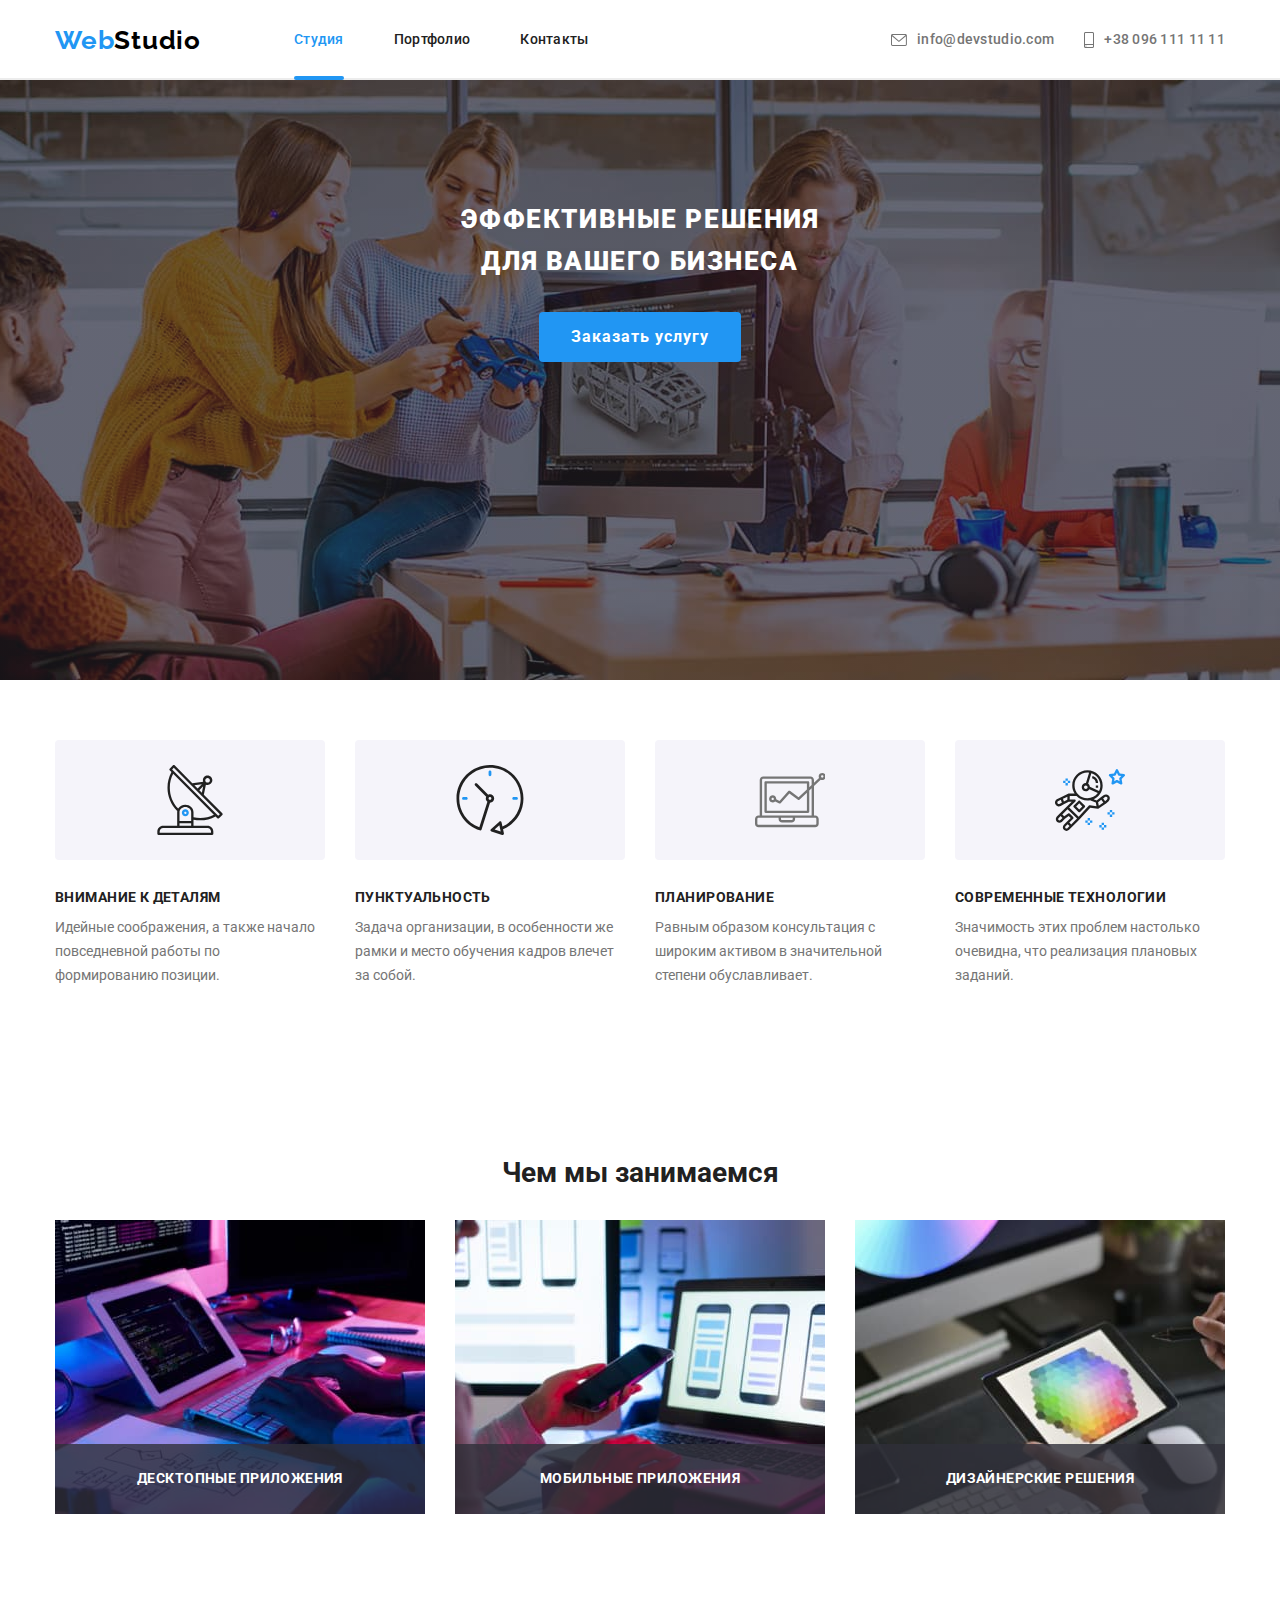
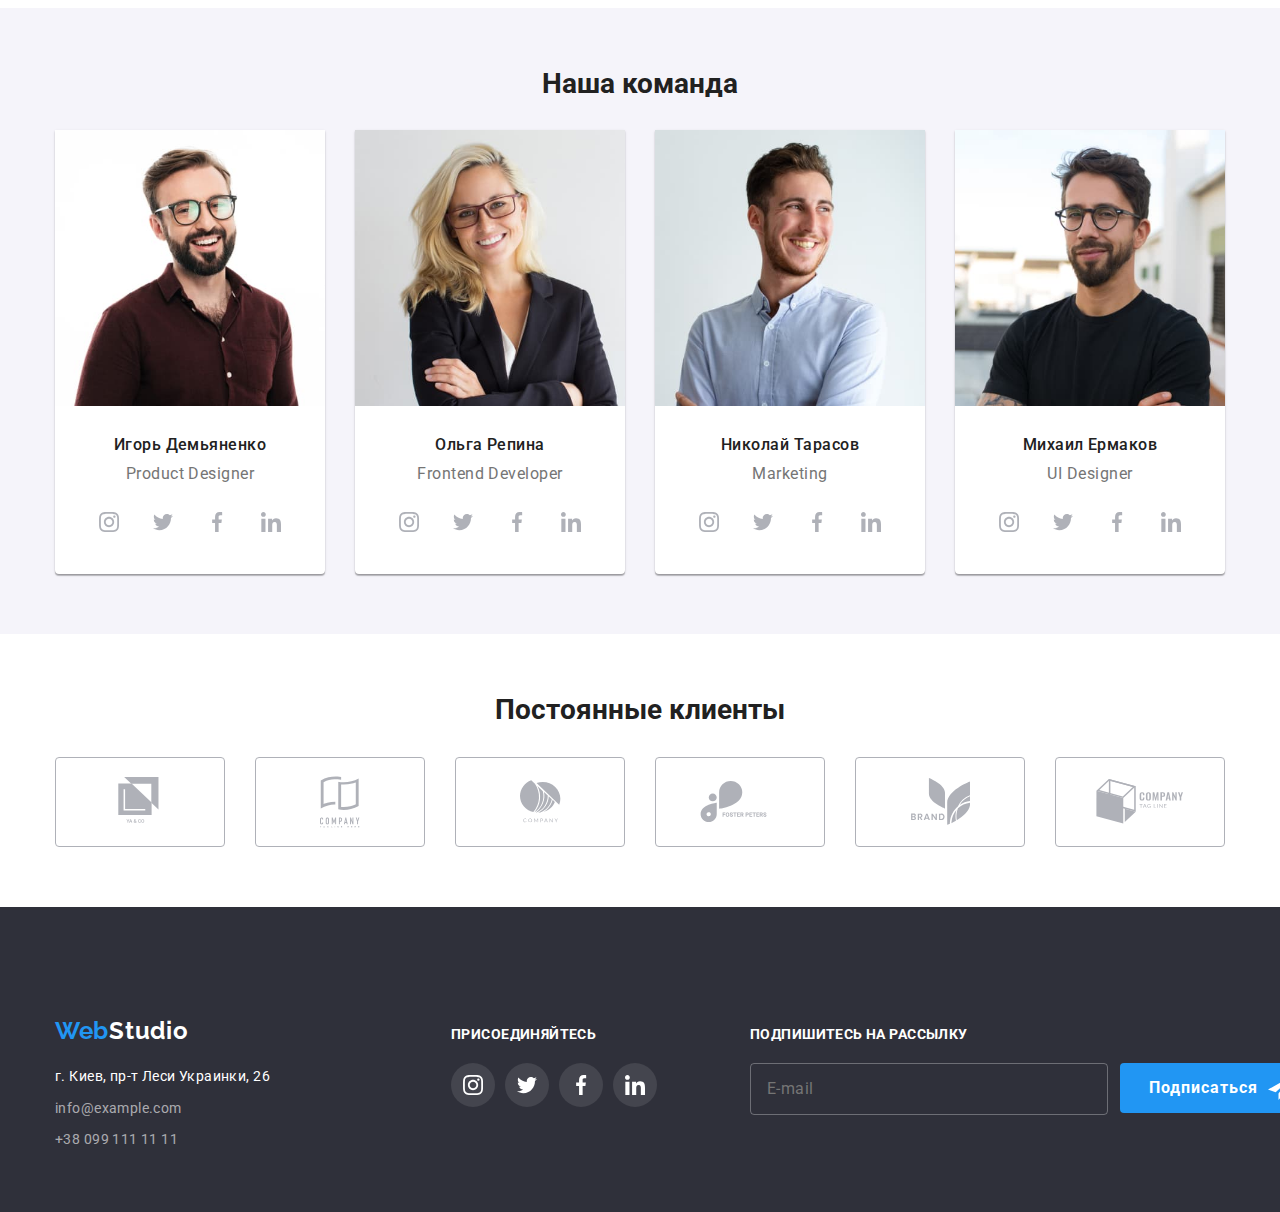
==== commit b4e39cf7: "исправление ошибок" ====
--- a/index.html
+++ b/index.html
@@ -7,6 +7,10 @@
     <!--подключение шрифтов-->
      <!-- <link rel="preconnect" href="https://fonts.gstatic.com"> -->
 <!-- <link href="https://fonts.googleapis.com/css2?family=Raleway:wght@700&family=Roboto:wght@400;500;700;900&display=swap" rel="stylesheet"> -->
+<link
+      href="https://fonts.googleapis.com/css2?family=Oleo+Script&family=Raleway:wght@700&family=Roboto:wght@400;500;700;900&display=swap"
+      rel="stylesheet"
+    />
 <link rel="stylesheet" href="https://cdnjs.cloudflare.com/ajax/libs/modern-normalize/1.0.0/modern-normalize.min.css">    
 <!-- <link rel="stylesheet" href="./css/styles.css"> -->
 <link rel="stylesheet" href="./css/main.min.css">
@@ -21,8 +25,8 @@
                     aria-controls="menu-container"
                     aria-expanded="false" data-menu-button>
                    <svg class="menu-button" width="24" height="16" aria-label="переключатель мобального меню">
-                       <use class="icon-menu" href="./images/mobyl-sprite.svg#icon-menu" ></use>
-                       <use class="icon-cross" href="./images/mobyl-sprite.svg#icon-bigclose" ></use>
+                       <use class="icon-menu" href="./images/menuSprite.svg#icon-Menu24" ></use>
+                       <use class="icon-cross" href="./images/menuSprite.svg#icon-Close24" ></use>
                    </svg>
                 </button>
                 <div class="menu-container" data-menu id="menu-container">
@@ -109,19 +113,22 @@
                 <li class="item">
                     <img src="./images/box1.jpg" 
                     alt="" width="370"
-                    srcset="./images/box@2x.jpg">
+                    srcset="./images/box1.jpg 1x,
+                    ./images/box@2x.jpg 2x">
                     <span class="work-overlay">Десктопные приложения</span>
                 </li>
                 <li class="item">
                     <img src="./images/box2.jpg" 
                     alt="" width="370"
-                    srcset="./images/box2@2x.jpg">
+                    srcset="./images/box2.jpg 1x,
+                     ./images/box2@2x.jpg 2x">
                     <span class="work-overlay">Мобильные приложения</span>
                 </li>
                 <li class="item">
                     <img src="./images/box3.jpg" 
                     alt="" width="370"
-                    srcset="./images/box3@3x.jpg">
+                    srcset="./images/box3.jpg 1x,
+                     ./images/box3@3x.jpg 2x">
                     <span class="work-overlay">Дизайнерские решения</span>
                 </li>
             </ul>
@@ -134,7 +141,8 @@
                 <li class="item">
                     <img src="./images/igor@1x.jpg" 
                     alt="Игорь Демьяненко"
-                    srcset="./images/igor@2x.jpg"
+                    srcset="./images/igor@1x.jpg 1x,
+                     ./images/igor@2x.jpg 2x"
                     >
                     <div class="team-worker">
                         <h3 class="team-name">Игорь Демьяненко</h3>
@@ -166,7 +174,8 @@
             
                 <li class="item">
                     <img src="./images/olga@1x.jpg" alt="Ольга Репина"
-                    srcset="./images/olga@2x.jpg">
+                    srcset="./images/olga@1x.jpg 1x,
+                     ./images/olga@2x.jpg 2x">
                     <div class="team-worker">
                         <h3 class="team-name">Ольга Репина</h3>
                         <p class="team-prof">Frontend Developer</p>
@@ -198,7 +207,8 @@
                 <li class="item">
                     <img src="./images/kola@1x.jpg" 
                     alt="Николай Тарасов"
-                    srcset="./images/kola@2x.jpg">
+                    srcset="./images/kola@1x.jpg 1x,
+                     ./images/kola@2x.jpg 2x">
                     <div class="team-worker">
                         <h3 class="team-name">Николай Тарасов</h3>
                         <p class="team-prof">Marketing</p>
@@ -230,7 +240,8 @@
                 <li class="item">
                     <img src="./images/misha@1x.jpg" 
                     alt="Михаил Ермаков"
-                    srcset="./images/misha@2x.jpg">
+                    srcset="./images/misha@1x.jpg 1x,
+                     ./images/misha@2x.jpg 2x">
                     <div class="team-worker">
                         <h3 class="team-name">Михаил Ермаков</h3>
                         <p class="team-prof">UI Designer</p>
--- a/css/main.min.css
+++ b/css/main.min.css
@@ -1,2 +1,2 @@
-@font-face{font-family:'roboto';src:url(../fonts/roboto-v20-latin-regular.woff);font-style:normal;font-weight:normal}@font-face{font-family:'roboto';src:url(../fonts/roboto-v20-latin-500.woff);font-style:normal;font-weight:500}@font-face{font-family:'roboto';src:url(../fonts/roboto-v20-latin-900.woff);font-style:normal;font-weight:900}@font-face{font-family:'raleway';src:url(../fonts/raleway-v18-latin-700.woff);font-style:normal;font-weight:700}body{background-color:#fff;color:#757575;font-family:Roboto,sans-serif;font-style:normal}a{text-decoration:none}ul{list-style:none;margin:0;padding:0}h1,h2,h3,p{margin-top:0;margin-bottom:0}.img{display:block;max-width:100%;height:auto}.container{margin-left:auto;margin-right:auto;padding-left:15px;padding-right:15px}@media screen and (min-width: 480px){.container{width:480px}}@media screen and (min-width: 768px){.container{width:768px}}@media screen and (min-width: 1200px){.container{width:1200px}}.portfolio h2{font-weight:700;font-size:18px;line-height:2;letter-spacing:0.06em;color:#212121}.portfolio p{font-weight:400;font-size:16px;line-height:1.88;letter-spacing:0.03em;color:#757575}.header{font-weight:500;font-size:14px;line-height:1.14;letter-spacing:0.02em;position:relative}.header::after{content:'';height:2px;background-color:#ECECEC;position:absolute;display:block;left:0;bottom:0;width:100%}@media screen and (min-width: 768px){.navigacion,.main-nav,.main-header,.menu-container{display:flex}.navigacion .item+.item{margin-left:50px}}@media screen and (min-width: 768px) and (max-width: 1199px){.contacts .item:not(:last-child){margin-bottom:10px}.navigacion{margin-left:88px}.contacts{margin-left:auto}.menu-container{align-items:center}}@media screen and (min-width: 1200px){.contacts{display:flex;margin-left:auto}.navigacion{margin-left:93px}.contacts .telefon{padding-top:32px;padding-bottom:32px}.contacts .item+.item{margin-left:30px}}.main-nav{align-items:center;width:100%}.menu-container{width:100%}.contacts-icon,.icon{fill:currentColor}.contacts .telefon{display:inline-flex;color:#757575;align-items:center;transition:color 250ms cubic-bezier(0.4, 0, 0.2, 1)}.contacts .focus:hover,.contacts .focus:focus{color:#2196F3;fill:currentColor}.navigacion .studio{color:#2196F3;display:block;position:relative}@media screen and (min-width: 768px){.navigacion .studio{padding-top:32px;padding-bottom:32px}}.studio::after{content:'';display:block;width:100%;height:4px;background-color:#2196F3;position:absolute;left:0;bottom:0;border-radius:2px;z-index:1}.navigacion .link{color:#212121;display:block;padding-top:32px;padding-bottom:32px;transition:color 250ms cubic-bezier(0.4, 0, 0.2, 1)}.navigacion .link:hover,.navigacion .link:focus{color:#2196F3}.contacts .item svg{margin-right:10px}.logo,.logo-white{font-family:Raleway,sans-serif;font-weight:700;font-size:24px;line-height:1.16;letter-spacing:0.03em}@media screen and (min-width: 1200px){.logo{font-size:26px;line-height:1.19}}.logo{color:#000}.logo-white{color:#fff}.logo-web{color:#2196F3}.hero{text-align:center;padding-top:118px;padding-bottom:118px}.hero-cont{background:#C4C4C4;width:100%;background-image:linear-gradient(to right, rgba(47,48,58,0.4), rgba(47,48,58,0.4)),url(../images/fond.jpg);background-repeat:no-repeat;background-position:center;height:400px;margin-left:auto;margin-right:auto;background-size:cover}@media screen and (min-device-pixel-ratio: 2), screen and (min-resolution: 192dpi), screen and (min-resolution: 2dppx){.hero-cont{background-image:linear-gradient(to right, rgba(47,48,58,0.4), rgba(47,48,58,0.4)),url(../images/fond@2x.jpg)}}@media screen and (min-width: 1200px){.hero-cont{height:600px}}.hero .hero-title{font-weight:900;font-size:26px;line-height:1.62;letter-spacing:0.06em;color:#fff;text-transform:uppercase;margin-bottom:30px}.hero-button{margin:0;font-weight:700;font-size:16px;line-height:1.88;letter-spacing:0.06em;color:#fff;background-color:#2196F3;display:inline-block;min-width:200px;height:50px;border-radius:4px;padding:10px 32px;cursor:pointer;border:none}.backdrop{position:fixed;top:0;left:0;width:100%;height:100%;background:rgba(0,0,0,0.2);opacity:1;overflow-y:scroll}@media screen and (min-width: 480px){.modal{width:450px}.modal-input,.modal-textarea{width:370px}.modal-textarea{width:370px}}@media screen and (min-width: 1200px){.modal{width:528px}.modal-input,.modal-textarea{width:448px}.modal-textarea{width:448px}}.modal{height:581px;background-color:#fff;position:absolute;top:50%;left:50%;transform:translate(-50%, -50%) scale(1);transition:transform 250ms cubic-bezier(0.4, 0, 0.2, 1);padding:40px}.backdrop.is-hidden .modal{transform:translate(-50%, -50%) scale(0.8)}.close-modal{position:absolute;top:8px;right:8px;display:block;display:flex;border-radius:50%;padding:8px;cursor:pointer;background-color:#fff;border:1px solid rgba(0,0,0,0.1);background-origin:border-box;color:#000;transition:color 250ms cubic-bezier(0.4, 0, 0.2, 1)}.close-modal .icon{fill:currentColor}.close-modal:focus .icon,.close-modal:hover .icon{color:#2196F3}.backdrop.is-hidden{opacity:0;pointer-events:none}.modal-input{display:block;height:40px;border:1px solid rgba(33,33,33,0.2);border-radius:4px;outline:none;transition:border 250ms cubic-bezier(0.4, 0, 0.2, 1)}.modal-icon{position:relative;color:#212121;transition:color 250ms cubic-bezier(0.4, 0, 0.2, 1)}.modal-icon .icon{position:absolute;left:12px;top:50%;transform:translateY(-50%);fill:currentColor}.modal-field{display:block;font-weight:400;font-size:12px;line-height:1.16;letter-spacing:0.01em;margin-bottom:4px;text-align:left;color:#757575;margin-top:10px}.label-check{display:block;font-weight:400;font-size:14px;line-height:1.71;letter-spacing:0.03em;margin-left:36px;color:#757575}.modal-textarea{display:block;height:120px;border:1px solid rgba(33,33,33,0.2);border-radius:4px;outline:none;transition:border 250ms cubic-bezier(0.4, 0, 0.2, 1)}.modal-textarea::placeholder{font-weight:normal;font-size:12px;line-height:1.16;letter-spacing:0.01em;color:rgba(117,117,117,0.5);padding:12px 16px}.modal-textarea:focus{padding:12px 16px;border-color:#2196F3}.modal-check{display:flex;margin-top:20px;align-items:center;position:relative}.modal-input:not(:placeholder-shown),.modal-input:focus{padding-left:40px;border-color:#2196F3}.modal-input:focus+.icon{color:#2196F3}.hero-button.check{display:block;margin-right:auto;margin-left:auto}.check-input{margin-left:12px;margin-right:8px}.modal-check::before{display:block;content:'';position:absolute;top:5px;left:11px;width:16px;height:15px;border-radius:2px;border:2px solid #212121;transition:border 250ms cubic-bezier(0.4, 0, 0.2, 1),color 250ms cubic-bezier(0.4, 0, 0.2, 1),background-color 250ms cubic-bezier(0.4, 0, 0.2, 1)}.check-input:focus+.modal-check::before{border-color:#2196F3}.check-input:checked+.modal-check::before{background-color:#2196F3;background-image:url(../images/icon-check18.svg);background-size:contain;background-origin:border-box;border-color:#2196F3}.modal-form{text-align:center}.hero-button.check{margin-top:30px}.hero-button.check:hover,.hero-button.check:focus{background-color:#188CE8}.modal-title{font-weight:700;font-size:20px;line-height:1.15;text-align:center;letter-spacing:0.03em;color:#212121;margin-bottom:12px}.modal-field+.modal-field{margin-top:10px}.modal-link{text-decoration:underline;color:#2196F3}.our-quality{padding-top:60px}.visually-hidder{position:absolute;width:1px;height:1px;margin:-1px;border:0;padding:0;clip:rect(0 0 0 0);overflow:hidden}.quality .quality-title{color:#212121;font-weight:700;font-size:14px;line-height:1.14;letter-spacing:0.03em;text-transform:uppercase;margin-bottom:10px;text-align:center}.quality .quality-text{font-weight:400;font-size:14px;line-height:1.71}@media screen and (min-width: 768px){.our-quality .quality{display:flex;flex-wrap:wrap;margin:-15px;justify-content:center;text-align:center}.quality-item{width:354px;margin:15px}}@media screen and (min-width: 1200px){.our-quality .quality{display:flex;flex-wrap:wrap;margin:-15px;justify-content:center;text-align:center}.quality-item{width:270px;margin:15px}}.quality-item:not(:last-child){margin-bottom:30px}.quality-item .icon{height:120px;border-radius:4px;background:#F5F4FA;margin-bottom:30px;display:flex;justify-content:center;align-items:center}@media screen and (max-width: 1199px){.section-work{display:none}}.section-work{padding-top:94px;padding-bottom:94px}.section-title{color:#212121;font-weight:700;font-size:28px;line-height:1.17;text-align:center;margin-bottom:30px}.section-work-list img{display:block}.section-work-list{display:flex}.section-work-list .item+.item{margin-left:30px}.work-overlay{margin:0;font-family:Roboto,sans-serif;font-weight:700;font-size:14px;line-height:1.14;text-align:center;letter-spacing:0.03em;text-transform:uppercase;color:#fff;padding:27px 72px;background:rgba(47,48,58,0.8);width:370px;display:block;position:absolute;bottom:0;left:0}.section-work .item{position:relative}.team img{display:block;max-width:100%;height:auto}.section-team{background-color:#F5F4FA;padding-top:60px;padding-bottom:60px;text-align:center}.team .item{box-shadow:0px 1px 3px rgba(0,0,0,0.12),0px 1px 1px rgba(0,0,0,0.14),0px 2px 1px rgba(0,0,0,0.2);border-radius:0px 0px 4px 4px;background:#fff;width:450px}.team-worker{padding:30px 122px 24px 122px;text-align:center}@media screen and (max-width: 767px){.section-team .item{width:450px}.team .item+.item{margin-top:30px}}@media screen and (min-width: 768px){.section-team .team{display:flex;flex-wrap:wrap;margin:-15px}.section-team .item{width:354px;margin:15px}.team-worker{padding:30px 74px 24px 74px;text-align:center}}@media screen and (min-width: 1200px){.section-team .team{display:flex;flex-wrap:wrap;margin:-15px}.section-team .item{width:270px;margin:15px}.team-worker{padding:30px 32px;text-align:center}}.team .team-name{color:#212121;font-weight:500;font-size:16px;line-height:1.18;letter-spacing:0.03em;margin-bottom:10px}.team .team-prof{font-weight:400;font-size:16px;line-height:1.18;letter-spacing:0.03em;margin-bottom:16px}.team-worker .network .icon,.clients-link .icon{fill:currentColor}.network-link .link{display:flex;width:44px;height:44px;justify-content:center;align-items:center;color:#AFB1B8;border-radius:50%;transition:color 250ms cubic-bezier(0.4, 0, 0.2, 1),background 250ms cubic-bezier(0.4, 0, 0.2, 1)}.network-link .link:hover,.network-link .link:focus{color:#fff;background:#2196F3}.network{display:flex}a{display:block}.clients{padding-bottom:60px;padding-top:60px}.clients h2{margin-bottom:30px}.clients-list{display:flex;flex-wrap:wrap;margin:-15px}@media screen and (max-width: 480px){.clients .clients-link{width:calc((100% - 2 * 15px) / 2)}}.clients-link .link{display:flex;border-radius:4px;margin:15px;border:1px solid #AFB1B8;justify-content:center;align-items:center;color:#AFB1B8;height:90px;transition:color 250ms cubic-bezier(0.4, 0, 0.2, 1),border 250ms cubic-bezier(0.4, 0, 0.2, 1)}@media screen and (min-width: 480px) and (max-width: 767px){.clients-link .link{width:210px}}@media screen and (min-width: 768px) and (max-width: 1199px){.clients-link .link{width:226px}}@media screen and (min-width: 1200px){.clients-link .link{width:170px}}.clients-link .link:hover,.clients-link .link:focus{border:1px solid #2196F3;color:#2196F3;border-radius:4px}.filter-button{font-weight:500;font-size:16px;line-height:1.62;text-align:center;letter-spacing:0.03em;color:#212121;font-family:Roboto,sans-serif;border-radius:4px;padding:6px 22px;border-style:none;transition:color 250ms cubic-bezier(0.4, 0, 0.2, 1),background-color 250ms cubic-bezier(0.4, 0, 0.2, 1),box-shadow 250ms cubic-bezier(0.4, 0, 0.2, 1)}.filter .filter-button:hover,.filter .filter-button:focus{color:#fff;background-color:#2196F3;box-shadow:0px 3px 1px rgba(0,0,0,0.1),0px 1px 2px rgba(0,0,0,0.08),0px 2px 2px rgba(0,0,0,0.12)}.filter{display:flex;flex-wrap:wrap}@media screen and (min-width: 1200px){.filter{justify-content:center;margin-bottom:50px}}@media screen and (min-width: 768px){.filter{margin-bottom:30px;justify-content:center}}@media screen and (min-width: 480px){.projects.container{padding:60px 15px}}@media screen and (min-width: 1200px){.projects.container{padding-top:94px;padding-bottom:94px}}.filter .item+.item{margin-left:8px}.examples .item a{display:block}.examples .item img{display:block;max-width:100%;height:auto}@media screen and (max-width: 767px){.examples .item{width:450px}.examples img{width:450px}.filter .item{margin-top:15px}.portfolio .filter{margin-top:-15px;margin-bottom:40px}.examples .item+.item{margin-top:30px}}@media screen and (min-width: 768px) and (max-width: 1199px){.examples .item{width:354px;margin:15px}.examples{display:flex;flex-wrap:wrap;margin:-15px}}.examples-content{padding:20px 24px;border:1px solid #EEEEEE;border-top:none}.examples-text{margin-bottom:4px}@media screen and (min-width: 1200px){.examples{display:flex;flex-wrap:wrap;margin:-15px}.examples .item{margin:15px;width:370px}}.examples .overlay{position:absolute;top:0;left:0;width:100%;height:100%;padding:63px 24px;font-family:Roboto,sans-serif;font-weight:400;font-size:18px;line-height:1.56;letter-spacing:0.03em;background:rgba(33,150,243,0.9);color:#fff;transform:translateY(100%);transition:transform 250ms cubic-bezier(0.4, 0, 0.2, 1)}.examples .link{transition:box-shadow 250ms cubic-bezier(0.4, 0, 0.2, 1)}.examples .link:hover{box-shadow:0px 1px 1px rgba(0,0,0,0.12),0px 4px 4px rgba(0,0,0,0.06),1px 4px 6px rgba(0,0,0,0.16)}.examples .img-overlay{position:relative;overflow:hidden}.examples .link:hover .overlay{transform:translate(0)}.examples .link:focus .overlay{transform:translate(0)}.footer{background-color:#2F303A;font-weight:400;font-size:14px;line-height:1.71;letter-spacing:0.03em;padding-top:60px;padding-bottom:60px}.footer .address{color:#fff;font-style:normal}.footer-address{margin-top:20px}.text-form{display:block}.social-networks{font-size:14px;font-weight:700;line-height:1.14;letter-spacing:0.03em;text-transform:uppercase;color:#fff;margin-bottom:20px;margin-top:60px}.address-tel{font-size:14px;line-height:1.71;letter-spacing:0.03em;font-style:normal;color:rgba(255,255,255,0.6);margin-top:8px}@media screen and (max-width: 767px){.footer{text-align:center}.network{justify-content:center}.form-input{margin-bottom:20px;width:450px}}@media screen and (min-width: 768px){.footer .tablet-flex{display:flex;align-items:baseline;justify-content:center}.footer .social{margin-left:165px}.footer{text-align:center}.form-input{margin-bottom:20px;margin-right:auto;margin-left:auto;width:450px}}@media screen and (min-width: 1200px){.footer .container{display:flex;align-items:baseline}.text-form{text-align:left}.form-input{width:358px}.form{margin-left:93px;align-items:flex-end;justify-content:flex-start}.form-subscribe{display:flex}.text-form{display:block}.form-input{margin-right:12px}}.network{display:flex}.hero-button.form-btn{padding:10px 29px;text-align:left;position:relative}.form .icon{position:absolute;top:50%;transform:translateY(-50%);right:28px}.social .link{background:#44454E;transition:background 250ms cubic-bezier(0.4, 0, 0.2, 1)}.network .network-link+.network-link{margin-left:10px}.social .network .link{border-radius:50%}.social .network-link .icon{fill:#fff}.footer .network-link .link:hover,.footer .network-link .link:focus{background:#2196F3}.form-input{display:block;font-size:16px;line-height:1.25;color:rgba(255,255,255,0.6);letter-spacing:0.03em;padding:15px 16px;cursor:pointer;border:1px solid rgba(255,255,255,0.3);border-radius:4px;background:none}.text-form{display:block}.mobile-menu{display:block;margin:0px;border:none;margin-left:auto;background-color:transparent}@media screen and (min-width: 768px){.mobile-menu{display:none}}.mobile-menu{cursor:pointer;color:#212121}.menu-button{fill:currentColor}.mobile-menu:focus .menu-button,.mobile-menu:hover .menu-button{color:#2196F3}.mobile-menu{cursor:pointer;color:#212121}.mobile-menu .icon-cross{display:none}.mobile-menu.is-open .icon-cross{display:block}.mobile-menu.is-open .icon-menu{display:none}@media screen and (max-width: 767px){.main-nav{display:flex}.navigacion .item a{display:inline}.navigacion .item:not(:last-child){margin-bottom:40px}.navigacion .studio{padding-bottom:8px}.contacts{margin-top:60px}.contacts .item:not(:last-child){margin-bottom:16px}.menu-container{display:none;text-align:center;position:absolute;left:0;width:100%;top:100%;background-color:#fff;padding:60px 100px}.menu-container.is-open{display:block}}
+body{background-color:#fff;color:#757575;font-family:Roboto,sans-serif;font-style:normal}a{text-decoration:none}ul{list-style:none;margin:0;padding:0}h1,h2,h3,p{margin-top:0;margin-bottom:0}.img{display:block;max-width:100%;height:auto}.container{margin-left:auto;margin-right:auto;padding-left:15px;padding-right:15px}@media screen and (min-width: 480px){.container{width:480px}}@media screen and (min-width: 768px){.container{width:768px}}@media screen and (min-width: 1200px){.container{width:1200px}}.portfolio h2{font-weight:700;font-size:18px;line-height:2;letter-spacing:0.06em;color:#212121}.portfolio p{font-weight:400;font-size:16px;line-height:1.88;letter-spacing:0.03em;color:#757575}.header{font-weight:500;font-size:14px;line-height:1.14;letter-spacing:0.02em;position:relative}.header::after{content:'';height:2px;background-color:#ECECEC;position:absolute;display:block;left:0;bottom:0;width:100%}@media screen and (min-width: 768px){.navigacion,.main-nav,.main-header,.menu-container{display:flex}.navigacion .item+.item{margin-left:50px}}@media screen and (min-width: 768px) and (max-width: 1199px){.contacts .item:not(:last-child){margin-bottom:10px}.navigacion{margin-left:88px}.contacts{margin-left:auto}.menu-container{align-items:center}}@media screen and (min-width: 1200px){.contacts{display:flex;margin-left:auto}.navigacion{margin-left:93px}.contacts .telefon{padding-top:32px;padding-bottom:32px}.contacts .item+.item{margin-left:30px}}.main-nav{align-items:center;width:100%}@media screen and (max-width: 767px){.main-nav{padding-top:16px;padding-bottom:16px}}.menu-container{width:100%}.contacts-icon,.icon{fill:currentColor}.contacts .telefon{display:inline-flex;color:#757575;align-items:center;transition:color 250ms cubic-bezier(0.4, 0, 0.2, 1)}.contacts .focus:hover,.contacts .focus:focus{color:#2196F3;fill:currentColor}.navigacion .studio{color:#2196F3;display:block;position:relative}@media screen and (min-width: 768px){.navigacion .studio{padding-top:32px;padding-bottom:32px}}.studio::after{content:'';display:block;width:100%;height:4px;background-color:#2196F3;position:absolute;left:0;bottom:0;border-radius:2px;z-index:1}.navigacion .link{color:#212121;font-weight:500;display:block;padding-top:32px;padding-bottom:32px;transition:color 250ms cubic-bezier(0.4, 0, 0.2, 1)}.navigacion .link:hover,.navigacion .link:focus{color:#2196F3}.contacts .item svg{margin-right:10px}.logo,.logo-white{font-family:Raleway,sans-serif;font-weight:700;font-size:24px;line-height:1.16;letter-spacing:0.03em}.logo{color:#000}@media screen and (min-width: 1200px){.logo{font-size:26px;line-height:1.19}}.logo-white{color:#fff}.logo-web{color:#2196F3}.hero{text-align:center;padding-top:118px;padding-bottom:118px}.hero-cont{background:#C4C4C4;width:100%;background-image:linear-gradient(to right, rgba(47,48,58,0.4), rgba(47,48,58,0.4)),url(../images/fond.jpg);background-repeat:no-repeat;background-position:center;height:400px;max-width:1600px;margin-left:auto;margin-right:auto;background-size:cover}@media screen and (min-device-pixel-ratio: 2), screen and (min-resolution: 192dpi), screen and (min-resolution: 2dppx){.hero-cont{background-image:linear-gradient(to right, rgba(47,48,58,0.4), rgba(47,48,58,0.4)),url(../images/fond@2x.jpg)}}@media screen and (min-width: 1200px){.hero-cont{height:600px}}.hero .hero-title{font-weight:900;font-size:26px;line-height:1.62;letter-spacing:0.06em;color:#fff;text-transform:uppercase;margin-bottom:30px}.hero-button{margin:0;font-weight:700;font-size:16px;line-height:1.88;letter-spacing:0.06em;color:#fff;background-color:#2196F3;display:inline-block;min-width:200px;height:50px;border-radius:4px;padding:10px 32px;cursor:pointer;border:none}.backdrop{position:fixed;top:0;left:0;width:100%;height:100%;background:rgba(0,0,0,0.2);opacity:1;overflow-y:scroll}@media screen and (min-width: 480px){.modal{width:450px;height:609px}.modal-input,.modal-textarea{width:370px}.modal-textarea{width:370px}}@media screen and (min-width: 1200px){.modal{width:528px;height:581px}.modal-input,.modal-textarea{width:448px}.modal-textarea{width:448px}}.modal{background-color:#fff;position:absolute;top:50%;left:50%;transform:translate(-50%, -50%) scale(1);transition:transform 250ms cubic-bezier(0.4, 0, 0.2, 1);padding:40px}.backdrop.is-hidden .modal{transform:translate(-50%, -50%) scale(0.8)}.close-modal{position:absolute;top:8px;right:8px;display:block;display:flex;border-radius:50%;padding:8px;cursor:pointer;background-color:#fff;border:1px solid rgba(0,0,0,0.1);background-origin:border-box;color:#000;transition:color 250ms cubic-bezier(0.4, 0, 0.2, 1)}.close-modal .icon{fill:currentColor}.close-modal:focus .icon,.close-modal:hover .icon{color:#2196F3}.backdrop.is-hidden{opacity:0;pointer-events:none}.modal-input{display:block;height:40px;border:1px solid rgba(33,33,33,0.2);border-radius:4px;outline:none;transition:border 250ms cubic-bezier(0.4, 0, 0.2, 1)}.modal-icon{position:relative;color:#212121;transition:color 250ms cubic-bezier(0.4, 0, 0.2, 1)}.modal-icon .icon{position:absolute;left:12px;top:50%;transform:translateY(-50%);fill:currentColor}.modal-field{display:block;font-weight:400;font-size:12px;line-height:1.16;letter-spacing:0.01em;margin-bottom:4px;text-align:left;color:#757575;margin-top:10px}.label-check{display:block;font-weight:400;font-size:12px;line-height:1.17;letter-spacing:0.03em;margin-left:22px;color:#757575}@media screen and (min-width: 1200px){.label-check{font-size:14px;line-height:1.71;margin-left:36px}}.modal-textarea{display:block;height:120px;border:1px solid rgba(33,33,33,0.2);border-radius:4px;outline:none;transition:border 250ms cubic-bezier(0.4, 0, 0.2, 1)}.modal-textarea::placeholder{font-weight:normal;font-size:12px;line-height:1.16;letter-spacing:0.01em;color:rgba(117,117,117,0.5);padding:12px 16px}.modal-textarea:focus{padding:12px 16px;border-color:#2196F3}.modal-check{display:flex;margin-top:20px;position:relative}.modal-input:not(:placeholder-shown),.modal-input:focus{padding-left:40px;border-color:#2196F3}.modal-input:focus+.icon{color:#2196F3}.hero-button.check{display:block;margin-right:auto;margin-left:auto}.check-input{margin-left:12px;margin-right:8px}.modal-check::before{display:block;content:'';position:absolute;top:0px;left:0px;width:16px;height:15px;border-radius:2px;border:2px solid #212121;transition:border 250ms cubic-bezier(0.4, 0, 0.2, 1),color 250ms cubic-bezier(0.4, 0, 0.2, 1),background-color 250ms cubic-bezier(0.4, 0, 0.2, 1)}@media screen and (min-width: 1200px){.modal-check::before{top:5px;left:11px}}.check-input:focus+.modal-check::before{border-color:#2196F3}.check-input:checked+.modal-check::before{background-color:#2196F3;background-image:url(../images/icon-check18.svg);background-size:contain;background-origin:border-box;border-color:#2196F3}.modal-form{text-align:center}.hero-button.check{margin-top:30px}.hero-button.check:hover,.hero-button.check:focus{background-color:#188CE8}.modal-title{font-weight:700;font-size:20px;line-height:1.15;text-align:center;letter-spacing:0.03em;color:#212121;margin-bottom:12px}.modal-field+.modal-field{margin-top:10px}.modal-link{display:inline;text-decoration:underline;color:#2196F3}.our-quality{padding-top:60px;padding-bottom:60px}.visually-hidder{position:absolute;width:1px;height:1px;margin:-1px;border:0;padding:0;clip:rect(0 0 0 0);overflow:hidden}.quality .quality-title{color:#212121;font-weight:700;font-size:14px;line-height:1.14;letter-spacing:0.03em;text-transform:uppercase;margin-bottom:10px;text-align:center}.quality .quality-text{font-weight:400;font-size:14px;line-height:1.71}@media screen and (min-width: 768px){.our-quality .quality{display:flex;flex-wrap:wrap;margin:-15px;justify-content:center;text-align:center}.quality-item{width:354px;margin:15px;text-align:left}.quality .quality-title{text-align:left}}@media screen and (min-width: 1200px){.quality-item{width:270px}}.quality-item:not(:last-child){margin-bottom:30px}.quality-item .icon{height:120px;border-radius:4px;background:#F5F4FA;margin-bottom:30px;display:flex;justify-content:center;align-items:center}@media screen and (max-width: 1199px){.section-work{display:none}}.section-work{padding-top:94px;padding-bottom:94px}.section-title{color:#212121;font-weight:700;font-size:28px;line-height:1.17;text-align:center;margin-bottom:30px}.section-work-list img{display:block}.section-work-list{display:flex}.section-work-list .item+.item{margin-left:30px}.work-overlay{margin:0;font-family:Roboto,sans-serif;font-weight:700;font-size:14px;line-height:1.14;text-align:center;letter-spacing:0.03em;text-transform:uppercase;color:#fff;padding:27px 72px;background:rgba(47,48,58,0.8);width:370px;display:block;position:absolute;bottom:0;left:0}.section-work .item{position:relative}.team img{display:block;max-width:100%;height:auto}.section-team{background-color:#F5F4FA;padding-top:60px;padding-bottom:60px;text-align:center}.team .item{box-shadow:0px 1px 3px rgba(0,0,0,0.12),0px 1px 1px rgba(0,0,0,0.14),0px 2px 1px rgba(0,0,0,0.2);border-radius:0px 0px 4px 4px;background:#fff}.team-worker{padding:30px 122px 24px 122px;text-align:center}@media screen and (max-width: 767px){.team .item+.item{margin-top:30px}}@media screen and (min-width: 768px){.section-team .team{display:flex;flex-wrap:wrap;margin:-15px}.section-team .item{width:354px;margin:15px}.team-worker{padding:30px 74px 24px 74px;text-align:center}}@media screen and (min-width: 1200px){.section-team .team{display:flex;flex-wrap:wrap;margin:-15px}.section-team .item{width:270px;margin:15px}.team-worker{padding:30px 32px;text-align:center}}.team .team-name{color:#212121;font-weight:500;font-size:16px;line-height:1.18;letter-spacing:0.03em;margin-bottom:10px}.team .team-prof{font-weight:400;font-size:16px;line-height:1.18;letter-spacing:0.03em;margin-bottom:16px}.team-worker .network .icon,.clients-link .icon{fill:currentColor}.network-link .link{display:flex;width:44px;height:44px;justify-content:center;align-items:center;color:#AFB1B8;border-radius:50%;transition:color 250ms cubic-bezier(0.4, 0, 0.2, 1),background 250ms cubic-bezier(0.4, 0, 0.2, 1)}.network-link .link:hover,.network-link .link:focus{color:#fff;background:#2196F3}.network{display:flex}a{display:block}.clients{padding-bottom:60px;padding-top:60px}.clients h2{margin-bottom:30px}.clients-list{display:flex;flex-wrap:wrap;margin:-15px}@media screen and (max-width: 480px){.clients .clients-link{width:calc((100% - 2 * 15px) / 2)}}.clients-link .link{display:flex;border-radius:4px;margin:15px;border:1px solid #AFB1B8;justify-content:center;align-items:center;color:#AFB1B8;height:90px;transition:color 250ms cubic-bezier(0.4, 0, 0.2, 1),border 250ms cubic-bezier(0.4, 0, 0.2, 1)}@media screen and (min-width: 480px) and (max-width: 767px){.clients-link .link{width:210px}}@media screen and (min-width: 768px) and (max-width: 1199px){.clients-link .link{width:226px}}@media screen and (min-width: 1200px){.clients-link .link{width:170px}}.clients-link .link:hover,.clients-link .link:focus{border:1px solid #2196F3;color:#2196F3;border-radius:4px}.filter-button{font-weight:500;font-size:16px;line-height:1.62;text-align:center;letter-spacing:0.03em;color:#212121;font-family:Roboto,sans-serif;border-radius:4px;padding:6px 22px;border-style:none;transition:color 250ms cubic-bezier(0.4, 0, 0.2, 1),background-color 250ms cubic-bezier(0.4, 0, 0.2, 1),box-shadow 250ms cubic-bezier(0.4, 0, 0.2, 1)}.filter .filter-button:hover,.filter .filter-button:focus{color:#fff;background-color:#2196F3;box-shadow:0px 3px 1px rgba(0,0,0,0.1),0px 1px 2px rgba(0,0,0,0.08),0px 2px 2px rgba(0,0,0,0.12)}.filter{display:flex;flex-wrap:wrap}@media screen and (min-width: 1200px){.filter{justify-content:center;margin-bottom:50px}}@media screen and (min-width: 768px){.filter{margin-bottom:30px;justify-content:center}}@media screen and (min-width: 480px){.projects.container{padding:60px 15px}}@media screen and (min-width: 1200px){.projects.container{padding-top:94px;padding-bottom:94px}}.filter .item+.item{margin-left:8px}.examples .item a{display:block}.examples .item img{display:block;max-width:100%;height:auto}@media screen and (max-width: 767px){.examples .item{width:100%}.filter .item{margin-top:15px}.portfolio .filter{margin-top:-15px;margin-bottom:40px}.examples .item+.item{margin-top:30px}}@media screen and (min-width: 768px) and (max-width: 1199px){.examples{display:flex;flex-wrap:wrap;margin:-15px}.examples .item{width:354px;margin:15px}}.examples-content{padding:20px 24px;border:1px solid #EEEEEE;border-top:none}.examples-text{margin-bottom:4px}@media screen and (min-width: 1200px){.examples{display:flex;flex-wrap:wrap;margin:-15px}.examples .item{margin:15px;width:370px}}.examples .overlay{position:absolute;top:0;left:0;width:100%;height:100%;padding:63px 24px;font-family:Roboto,sans-serif;font-weight:400;font-size:18px;line-height:1.56;letter-spacing:0.03em;background:rgba(33,150,243,0.9);color:#fff;transform:translateY(100%);transition:transform 250ms cubic-bezier(0.4, 0, 0.2, 1)}.examples .link{transition:box-shadow 250ms cubic-bezier(0.4, 0, 0.2, 1)}.examples .link:hover{box-shadow:0px 1px 1px rgba(0,0,0,0.12),0px 4px 4px rgba(0,0,0,0.06),1px 4px 6px rgba(0,0,0,0.16)}.examples .img-overlay{position:relative;overflow:hidden}.examples .link:hover .overlay{transform:translate(0)}.examples .link:focus .overlay{transform:translate(0)}.footer{background-color:#2F303A;font-weight:400;font-size:14px;line-height:1.71;letter-spacing:0.03em;padding-top:60px;padding-bottom:60px}@media screen and (max-width: 1199px){.footer{text-align:center}}.footer .address{color:#fff;font-style:normal}.footer-address{margin-top:20px}@media screen and (min-width: 1200px){.address-container{width:231px}}.social-networks{font-size:14px;font-weight:700;line-height:1.14;letter-spacing:0.03em;text-transform:uppercase;color:#fff;margin-bottom:20px;margin-top:60px}.address-tel{font-size:14px;line-height:1.71;letter-spacing:0.03em;font-style:normal;color:rgba(255,255,255,0.6);margin-top:8px}.form-input{display:block;font-size:16px;line-height:1.25;color:rgba(255,255,255,0.6);letter-spacing:0.03em;padding:15px 16px;cursor:pointer;border:1px solid rgba(255,255,255,0.3);border-radius:4px;background:none}@media screen and (max-width: 767px){.form-input{max-width:450px;margin-right:auto;margin-left:autogit}}@media screen and (max-width: 1199px){.form-input{margin-bottom:20px;width:450px}}@media screen and (min-width: 767px){.form-input{margin-right:auto;margin-left:auto}}@media screen and (min-width: 1200px){.form-input{width:358px;margin-right:12px}}.text-form{display:block}@media screen and (min-width: 1200px){.text-form{text-align:left}}@media screen and (min-width: 768px){.footer .tablet-flex{display:flex;align-items:baseline;justify-content:center}.footer .social{margin-left:165px}}@media screen and (min-width: 1200px){.footer .container{display:flex;align-items:baseline}.form{margin-left:93px;align-items:flex-end;justify-content:flex-start}.form-subscribe{display:flex}}.network{display:flex}@media screen and (max-width: 767px){.network{justify-content:center}}.hero-button.form-btn{padding:10px 29px;text-align:left;position:relative}.form .icon{position:absolute;top:50%;transform:translateY(-50%);right:28px}.social .link{background:#44454E;transition:background 250ms cubic-bezier(0.4, 0, 0.2, 1)}.network .network-link+.network-link{margin-left:10px}.social .network .link{border-radius:50%}.social .network-link .icon{fill:#fff}.footer .network-link .link:hover,.footer .network-link .link:focus{background:#2196F3}.mobile-menu{display:block;margin:0px;border:none;margin-left:auto;cursor:pointer;color:#212121;background-color:transparent}@media screen and (min-width: 768px){.mobile-menu{display:none}}.menu-button{fill:currentColor}.mobile-menu:focus .menu-button,.mobile-menu:hover .menu-button{color:#2196F3}.mobile-menu .icon-cross{display:none}.mobile-menu.is-open .icon-cross{display:block}.mobile-menu.is-open .icon-menu{display:none}@media screen and (max-width: 767px){.main-nav{display:flex}.navigacion .item a{display:inline}.navigacion .item:not(:last-child){margin-bottom:40px}.navigacion .studio{padding-bottom:8px}.contacts{margin-top:60px}.contacts .item:not(:last-child){margin-bottom:16px}.menu-container{display:none;text-align:center;position:absolute;left:0;width:100%;top:100%;background-color:#fff;padding:60px 100px}.menu-container.is-open{display:block}}
 /*# sourceMappingURL=main.min.css.map */